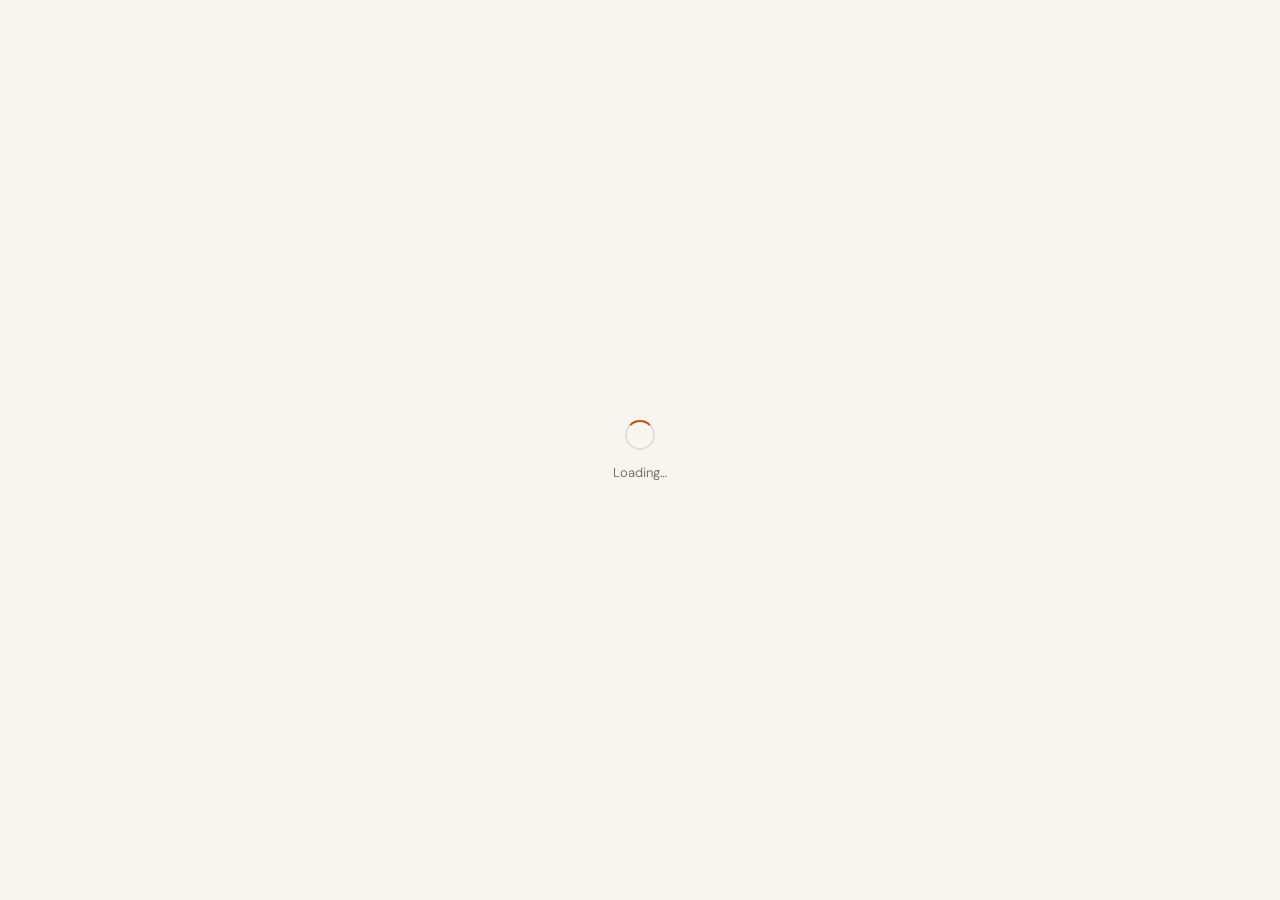
==== index.html @ 932395b0 "Update index.html" ====
<!DOCTYPE html>
<html lang="en">
<head>
  <meta charset="UTF-8">
  <meta name="viewport" content="width=device-width, initial-scale=1.0, maximum-scale=1.0">
  <title>Dialed — Extraction Tracker</title>
  <meta property="og:title" content="Dialed — Extraction Tracker">
  <meta property="og:description" content="Track every espresso extraction. Dial in every roast.">
  <meta property="og:image" content="https://extractiontracker.app/preview.png">
  <meta property="og:image:width" content="1024">
  <meta property="og:image:height" content="1024">
  <meta property="og:url" content="https://extractiontracker.app">
  <meta property="og:type" content="website">
  <meta property="og:site_name" content="Dialed">
  <meta name="twitter:card" content="summary_large_image">
  <meta name="twitter:title" content="Dialed — Extraction Tracker">
  <meta name="twitter:description" content="Track every espresso extraction. Dial in every roast.">
  <meta name="twitter:image" content="https://extractiontracker.app/preview.png">
  <link rel="icon" type="image/png" sizes="32x32" href="[data-uri]">
  <link rel="apple-touch-icon" sizes="180x180" href="[data-uri]">
  <meta name="apple-mobile-web-app-capable" content="yes">
  <meta name="apple-mobile-web-app-status-bar-style" content="default">
  <meta name="apple-mobile-web-app-title" content="Dialed">
  <meta name="theme-color" content="#eae6df">
  <link rel="manifest" id="pwa-manifest">
  <link rel="preconnect" href="https://fonts.googleapis.com">
  <link href="https://fonts.googleapis.com/css2?family=Lora:wght@400;500;600&family=DM+Sans:wght@400;500;600&display=swap" rel="stylesheet">
  <style>
    *, *::before, *::after { box-sizing: border-box; margin: 0; padding: 0; }
    :root {
      --bg: #f8f5f0; --surface: #ffffff; --surface2: #f0ece4;
      --border: rgba(0,0,0,0.09); --border-strong: rgba(0,0,0,0.16);
      --text: #1c1814; --muted: #78726a; --hint: #b0a898;
      --accent: #b85215; --accent-light: #fdf0e8;
      --info-bg: #e8f1fd; --info-text: #1a4fa0; --info-border: rgba(26,79,160,0.25);
      --success-bg: #e6f4ec; --success-text: #1a6b3a; --success-border: rgba(26,107,58,0.25);
      --warning-bg: #fdf4e0; --warning-text: #8a6000; --warning-border: rgba(138,96,0,0.25);
      --danger-text: #b03030; --danger-bg: #fdeaea;
      --radius: 8px; --radius-lg: 14px; --radius-xl: 20px;
      --font: 'DM Sans', system-ui, sans-serif;
      --font-serif: 'Lora', Georgia, serif;
      --mono: ui-monospace, 'SF Mono', monospace;
      --shadow: 0 1px 4px rgba(0,0,0,0.06), 0 4px 16px rgba(0,0,0,0.05);
      --header-h: 56px;
    }
    @media (prefers-color-scheme: dark) {
      :root {
        --bg: #18150f; --surface: #211d16; --surface2: #2a2520;
        --border: rgba(255,255,255,0.09); --border-strong: rgba(255,255,255,0.16);
        --text: #f0ece4; --muted: #9a9082; --hint: #5a544a;
        --accent: #d4672a; --accent-light: #2e1e0e;
        --info-bg: #0e1e3a; --info-text: #7aabf0; --info-border: rgba(122,171,240,0.25);
        --success-bg: #0a2018; --success-text: #5abf80; --success-border: rgba(90,191,128,0.25);
        --warning-bg: #281e06; --warning-text: #d4a030; --warning-border: rgba(212,160,48,0.25);
        --danger-text: #e07070; --danger-bg: #280f0f;
        --shadow: 0 1px 4px rgba(0,0,0,0.3), 0 4px 16px rgba(0,0,0,0.2);
      }
    }
    body { font-family: var(--font); background: var(--bg); color: var(--text); min-height: 100vh; font-size: 15px; -webkit-text-size-adjust: 100%; overscroll-behavior: none; }

    /* ─── LOADING ─── */
    .loading-screen { min-height: 100vh; display: flex; align-items: center; justify-content: center; flex-direction: column; gap: 14px; }
    .spinner { width: 30px; height: 30px; border: 2px solid var(--border); border-top-color: var(--accent); border-radius: 50%; animation: spin 0.8s linear infinite; }
    @keyframes spin { to { transform: rotate(360deg); } }
    .loading-text { font-size: 13px; color: var(--muted); }

    /* ─── AUTH ─── */
    .auth-screen { min-height: 100vh; display: flex; align-items: center; justify-content: center; padding: 2rem 1rem; }
    .auth-card { background: var(--surface); border-radius: var(--radius-xl); border: 1px solid var(--border); padding: 2.5rem 2rem; width: 100%; max-width: 400px; box-shadow: var(--shadow); }
    .auth-logo { font-family: var(--font-serif); font-size: 26px; font-weight: 600; letter-spacing: -0.02em; margin-bottom: 4px; }
    .auth-logo em { font-style: normal; color: var(--accent); }
    .auth-tagline { font-size: 13px; color: var(--muted); margin-bottom: 2rem; }
    .auth-divider { display: flex; align-items: center; gap: 12px; margin: 1.25rem 0; }
    .auth-divider-line { flex: 1; height: 1px; background: var(--border); }
    .auth-divider-text { font-size: 12px; color: var(--hint); }
    .auth-msg { font-size: 13px; padding: 10px 14px; border-radius: var(--radius); margin-bottom: 1rem; line-height: 1.5; display: none; }
    .auth-msg.success { background: var(--success-bg); color: var(--success-text); display: block; }
    .auth-msg.error { background: var(--danger-bg); color: var(--danger-text); display: block; }
    .auth-msg.info { background: var(--info-bg); color: var(--info-text); display: block; }
    .auth-toggle { font-size: 13px; color: var(--muted); text-align: center; margin-top: 1rem; }
    .auth-toggle a { color: var(--accent); cursor: pointer; font-weight: 500; }
    .google-btn { display: flex; align-items: center; justify-content: center; gap: 10px; width: 100%; padding: 11px 16px; border-radius: var(--radius); border: 1px solid var(--border-strong); background: var(--surface); cursor: pointer; font-family: var(--font); font-size: 14px; font-weight: 500; color: var(--text); transition: background 0.15s; margin-bottom: 2px; }
    .google-btn:hover { background: var(--surface2); }
    .google-icon { width: 18px; height: 18px; flex-shrink: 0; }

    /* ─── HEADER ─── */
    header { height: var(--header-h); border-bottom: 1px solid var(--border); padding: 0 1rem; display: flex; align-items: center; justify-content: space-between; background: var(--surface); position: sticky; top: 0; z-index: 20; gap: 12px; }
    .header-left { display: flex; align-items: center; gap: 10px; }
    .hamburger-btn { background: none; border: none; cursor: pointer; padding: 6px; border-radius: var(--radius); color: var(--text); display: flex; flex-direction: column; gap: 4px; -webkit-tap-highlight-color: transparent; }
    .hamburger-btn span { display: block; width: 20px; height: 2px; background: currentColor; border-radius: 2px; transition: all 0.2s; }
    .back-btn { background: none; border: none; cursor: pointer; padding: 6px 8px 6px 4px; border-radius: var(--radius); color: var(--text); font-size: 20px; line-height: 1; display: none; -webkit-tap-highlight-color: transparent; }
    .header-title { font-family: var(--font-serif); font-size: 17px; font-weight: 600; letter-spacing: -0.01em; }
    .header-title em { font-style: normal; color: var(--accent); }
    .header-subtitle { font-size: 12px; color: var(--muted); font-family: var(--font); font-weight: 400; }
    .header-right { display: flex; align-items: center; gap: 8px; }
    .db-status { display: flex; align-items: center; gap: 5px; font-size: 12px; color: var(--muted); }
    .db-dot { width: 7px; height: 7px; border-radius: 50%; flex-shrink: 0; }
    .db-dot.ok { background: #4caf50; }
    .db-dot.saving { background: var(--accent); animation: pulse 1s infinite; }
    .db-dot.error { background: #e24b4a; }
    @keyframes pulse { 0%,100%{opacity:1;}50%{opacity:0.3;} }
    .user-avatar { width: 32px; height: 32px; border-radius: 50%; background: var(--accent-light); border: 1px solid var(--border); display: flex; align-items: center; justify-content: center; font-size: 13px; font-weight: 600; color: var(--accent); overflow: hidden; flex-shrink: 0; cursor: pointer; }
    .user-avatar img { width: 100%; height: 100%; object-fit: cover; }

    /* ─── DRAWER MENU ─── */
    .drawer-overlay { position: fixed; inset: 0; background: rgba(0,0,0,0.45); z-index: 40; opacity: 0; pointer-events: none; transition: opacity 0.25s; }
    .drawer-overlay.open { opacity: 1; pointer-events: all; }
    .drawer { position: fixed; top: 0; left: 0; bottom: 0; width: 280px; background: var(--surface); z-index: 45; transform: translateX(-100%); transition: transform 0.25s cubic-bezier(0.4,0,0.2,1); display: flex; flex-direction: column; box-shadow: var(--shadow); }
    .drawer.open { transform: translateX(0); }
    .drawer-header { padding: 1.5rem 1.25rem 1rem; border-bottom: 1px solid var(--border); }
    .drawer-logo { font-family: var(--font-serif); font-size: 20px; font-weight: 600; letter-spacing: -0.01em; }
    .drawer-logo em { font-style: normal; color: var(--accent); }
    .drawer-user { font-size: 12px; color: var(--muted); margin-top: 4px; }
    .drawer-nav { flex: 1; padding: 0.75rem 0; overflow-y: auto; }
    .drawer-item { display: flex; align-items: center; gap: 12px; padding: 12px 1.25rem; font-size: 15px; font-weight: 500; color: var(--text); cursor: pointer; border: none; background: none; width: 100%; text-align: left; font-family: var(--font); transition: background 0.12s; -webkit-tap-highlight-color: transparent; }
    .drawer-item:hover { background: var(--surface2); }
    .drawer-item.active { color: var(--accent); background: var(--accent-light); }
    .drawer-item-icon { font-size: 18px; width: 24px; text-align: center; flex-shrink: 0; }
    .drawer-divider { height: 1px; background: var(--border); margin: 6px 0; }
    .drawer-footer { padding: 1rem 1.25rem; border-top: 1px solid var(--border); }
    .signout-btn { font-size: 13px; color: var(--muted); background: none; border: none; cursor: pointer; padding: 8px 0; font-family: var(--font); width: 100%; text-align: left; }
    .signout-btn:hover { color: var(--danger-text); }

    /* ─── PAGE SYSTEM ─── */
    .page { display: none; min-height: calc(100vh - var(--header-h)); }
    .page.active { display: block; }
    .container { max-width: 680px; margin: 0 auto; padding: 1.25rem 1rem 5rem; }

    /* ─── ROAST LIBRARY (HOME) ─── */
    .lib-card { background: var(--surface); border: 1px solid var(--border); border-radius: var(--radius-lg); margin-bottom: 10px; display: flex; gap: 0; align-items: stretch; cursor: pointer; transition: box-shadow 0.15s; overflow: hidden; }
    .lib-card:hover { box-shadow: var(--shadow); }
    .lib-card-img { width: 80px; height: 80px; flex-shrink: 0; background: var(--surface2); display: flex; align-items: center; justify-content: center; font-size: 28px; overflow: hidden; }
    .lib-card-img img { width: 100%; height: 100%; object-fit: cover; object-position: center; }
    .lib-card-body { flex: 1; padding: 0.875rem 1rem; min-width: 0; }
    .lib-card-name { font-family: var(--font-serif); font-weight: 500; font-size: 15px; letter-spacing: -0.01em; }
    .lib-card-meta { font-size: 12px; color: var(--muted); margin-top: 3px; display: flex; gap: 5px; flex-wrap: wrap; align-items: center; }
    .lib-card-action { display: flex; align-items: center; padding: 0 1rem 0 0; flex-shrink: 0; }
    .log-shot-btn { background: var(--accent); color: #fff; border: none; border-radius: var(--radius); padding: 8px 14px; font-size: 13px; font-weight: 600; cursor: pointer; font-family: var(--font); white-space: nowrap; -webkit-tap-highlight-color: transparent; }
    .log-shot-btn:hover { opacity: 0.88; }
    .chip { font-size: 11px; padding: 2px 8px; border-radius: 99px; border: 1px solid var(--border); color: var(--muted); display: inline-block; }
    .chip.highlight { background: var(--info-bg); color: var(--info-text); border-color: var(--info-border); }
    .chip.mine { background: var(--success-bg); color: var(--success-text); border-color: var(--success-border); }
    .chip.finished-chip { background: var(--surface2); color: var(--muted); }
    .days-badge { display: inline-flex; align-items: center; font-size: 11px; font-weight: 600; padding: 2px 8px; border-radius: 99px; }
    .days-fresh { background: var(--success-bg); color: var(--success-text); }
    .days-peak  { background: var(--info-bg); color: var(--info-text); }
    .days-old   { background: var(--warning-bg); color: var(--warning-text); }
    .finished-section-header { display: flex; align-items: center; justify-content: space-between; padding: 8px 0; margin-top: 1.5rem; margin-bottom: 8px; border-top: 1px solid var(--border); cursor: pointer; }
    .finished-section-title { font-size: 11px; font-weight: 600; color: var(--muted); text-transform: uppercase; letter-spacing: 0.06em; }
    .lib-add-btn { display: flex; align-items: center; justify-content: center; gap: 8px; width: 100%; padding: 12px; border: 2px dashed var(--border-strong); border-radius: var(--radius-lg); background: transparent; color: var(--muted); font-size: 14px; font-weight: 500; cursor: pointer; font-family: var(--font); margin-bottom: 10px; transition: border-color 0.15s, color 0.15s; }
    .lib-add-btn:hover { border-color: var(--accent); color: var(--accent); }

    /* ─── ROAST DETAIL (shot list) ─── */
    .roast-detail-header { background: var(--surface); border-bottom: 1px solid var(--border); padding: 1.25rem 1rem 1rem; }
    .roast-detail-name { font-family: var(--font-serif); font-size: 20px; font-weight: 600; letter-spacing: -0.02em; }
    .roast-detail-meta { font-size: 13px; color: var(--muted); margin-top: 4px; }
    .roast-detail-chips { display: flex; flex-wrap: wrap; gap: 5px; margin-top: 8px; }
    .shot-card { background: var(--surface); border: 1px solid var(--border); border-radius: var(--radius-lg); padding: 1rem 1.25rem; margin-bottom: 10px; }
    .shot-card-header { display: flex; justify-content: space-between; align-items: flex-start; margin-bottom: 8px; }
    .shot-date { font-weight: 600; font-size: 14px; }
    .shot-meta { font-size: 12px; color: var(--muted); margin-top: 2px; }
    .shot-stats { display: grid; grid-template-columns: repeat(4, 1fr); gap: 6px; margin-top: 8px; }
    .stat { background: var(--surface2); border-radius: var(--radius); padding: 6px 8px; text-align: center; }
    .stat-val { font-size: 14px; font-weight: 600; }
    .stat-lbl { font-size: 10px; color: var(--muted); margin-top: 1px; }
    .shot-note { font-size: 12px; color: var(--muted); margin-top: 8px; font-style: italic; border-top: 1px solid var(--border); padding-top: 8px; }
    .stars-display { color: #d4880a; font-size: 12px; }
    .delete-btn { background: none; border: none; cursor: pointer; color: var(--muted); font-size: 15px; padding: 3px 6px; border-radius: 4px; }
    .delete-btn:hover { color: var(--danger-text); background: var(--danger-bg); }
    .sort-bar { display: flex; align-items: center; gap: 8px; margin-bottom: 1rem; }
    .sort-bar select { font-size: 13px; padding: 6px 10px; flex: 1; max-width: 200px; }
    .sort-label { font-size: 12px; color: var(--muted); white-space: nowrap; }

    /* ─── LOG SHOT PAGE ─── */
    .form-grid { display: grid; grid-template-columns: 1fr 1fr; gap: 12px; }
    .form-group { display: flex; flex-direction: column; gap: 4px; }
    .form-group.full { grid-column: 1 / -1; }
    label { font-size: 11px; color: var(--muted); font-weight: 600; text-transform: uppercase; letter-spacing: 0.06em; }
    input, select, textarea { font-family: var(--font); font-size: 14px; background: var(--surface); border: 1px solid var(--border); border-radius: var(--radius); color: var(--text); padding: 9px 11px; width: 100%; transition: border-color 0.15s; -webkit-appearance: none; appearance: none; }
    select { background-image: url("data:image/svg+xml,%3Csvg xmlns='http://www.w3.org/2000/svg' width='10' height='6'%3E%3Cpath d='M0 0l5 6 5-6z' fill='%23888'/%3E%3C/svg%3E"); background-repeat: no-repeat; background-position: right 10px center; padding-right: 28px; }
    input:focus, select:focus, textarea:focus { outline: none; border-color: var(--accent); box-shadow: 0 0 0 3px rgba(184,82,21,0.1); }
    textarea { resize: vertical; min-height: 70px; }
    .date-hint { font-size: 11px; color: var(--hint); min-height: 16px; }
    .computed-field { background: var(--surface2); border: 1px solid var(--border); border-radius: var(--radius); padding: 9px 11px; font-size: 14px; min-height: 40px; display: flex; align-items: center; }
    .computed-field.dim { color: var(--hint); font-style: italic; }
    .rating-row { display: flex; gap: 5px; align-items: center; }
    .star { font-size: 24px; cursor: pointer; color: var(--border-strong); transition: color 0.1s; user-select: none; -webkit-tap-highlight-color: transparent; }
    .star.active { color: #d4880a; }
    #star-label { font-size: 12px; color: var(--muted); margin-left: 4px; }
    .notice { font-size: 12px; border-radius: var(--radius); padding: 9px 13px; border-left: 3px solid; border-top-left-radius: 0; border-bottom-left-radius: 0; line-height: 1.55; }
    .notice-info { color: var(--muted); background: var(--surface2); border-color: var(--info-border); }
    .notice-warning { color: var(--warning-text); background: var(--warning-bg); border-color: var(--warning-border); }
    .notice-success { color: var(--success-text); background: var(--success-bg); border-color: var(--success-border); }
    .roast-picker { background: var(--surface2); border-radius: var(--radius-lg); padding: 1rem; margin-bottom: 1.25rem; border: 1px solid var(--border); }
    .roast-picker-label { font-size: 11px; color: var(--muted); font-weight: 600; text-transform: uppercase; letter-spacing: 0.06em; margin-bottom: 8px; }

    /* ─── BUTTONS ─── */
    .btn { display: inline-flex; align-items: center; justify-content: center; gap: 7px; padding: 9px 18px; border-radius: var(--radius); border: 1px solid var(--border-strong); background: transparent; font-size: 14px; font-weight: 500; cursor: pointer; color: var(--text); font-family: var(--font); transition: background 0.12s; -webkit-tap-highlight-color: transparent; }
    .btn:hover { background: var(--surface2); }
    .btn.primary { background: var(--accent); color: #fff; border-color: var(--accent); }
    .btn.primary:hover { opacity: 0.88; }
    .btn.success { background: var(--success-bg); color: var(--success-text); border-color: var(--success-border); }
    .btn.info { background: var(--info-bg); color: var(--info-text); border-color: var(--info-border); }
    .btn:disabled { opacity: 0.5; cursor: not-allowed; }
    .btn-row { display: flex; gap: 8px; margin-top: 1rem; justify-content: flex-end; flex-wrap: wrap; }
    .save-msg { text-align: right; font-size: 13px; margin-top: 8px; min-height: 20px; }

    /* ─── FAB ─── */
    .fab { position: fixed; bottom: 1.5rem; right: 1.25rem; background: var(--accent); color: #fff; border: none; border-radius: 99px; padding: 14px 20px; font-size: 14px; font-weight: 600; font-family: var(--font); cursor: pointer; display: flex; align-items: center; gap: 8px; box-shadow: 0 4px 16px rgba(184,82,21,0.4); z-index: 10; -webkit-tap-highlight-color: transparent; transition: transform 0.15s, opacity 0.15s; }
    .fab:hover { transform: scale(1.03); }
    .fab-icon { font-size: 20px; font-weight: 400; line-height: 1; }
    .fab.hidden { display: none; }

    /* ─── BOTTOM SHEET (public profile) ─── */
    .sheet-backdrop { position: fixed; inset: 0; background: rgba(0,0,0,0.45); z-index: 60; opacity: 0; pointer-events: none; transition: opacity 0.25s; }
    .sheet-backdrop.open { opacity: 1; pointer-events: all; }
    .sheet { position: fixed; bottom: 0; left: 0; right: 0; background: var(--surface); border-radius: var(--radius-xl) var(--radius-xl) 0 0; z-index: 65; transform: translateY(100%); transition: transform 0.3s cubic-bezier(0.4,0,0.2,1); max-height: 85vh; overflow-y: auto; -webkit-overflow-scrolling: touch; }
    .sheet.open { transform: translateY(0); }
    .sheet-handle { width: 36px; height: 4px; background: var(--border-strong); border-radius: 2px; margin: 12px auto 0; }
    .sheet-content { padding: 1.25rem 1.25rem 2.5rem; }
    .pub-profile-avatar { width: 64px; height: 64px; border-radius: 50%; background: var(--accent-light); border: 2px solid var(--border); display: flex; align-items: center; justify-content: center; font-size: 26px; font-weight: 600; color: var(--accent); overflow: hidden; flex-shrink: 0; }
    .pub-profile-avatar img { width: 100%; height: 100%; object-fit: cover; }
    .pub-profile-username { font-family: var(--font-serif); font-size: 20px; font-weight: 600; letter-spacing: -0.01em; }
    .pub-profile-row { display: flex; align-items: flex-start; gap: 10px; padding: 10px 0; border-bottom: 1px solid var(--border); font-size: 14px; }
    .pub-profile-row:last-child { border-bottom: none; }
    .pub-profile-label { font-size: 11px; font-weight: 600; color: var(--muted); text-transform: uppercase; letter-spacing: 0.06em; min-width: 100px; flex-shrink: 0; padding-top: 1px; }
    .pub-profile-val { color: var(--text); flex: 1; line-height: 1.5; }
    .pub-stat-row { display: flex; gap: 10px; margin: 1rem 0; }
    .pub-stat { flex: 1; background: var(--surface2); border-radius: var(--radius); padding: 10px; text-align: center; }
    .pub-stat-val { font-family: var(--font-serif); font-size: 22px; font-weight: 600; color: var(--accent); }
    .pub-stat-lbl { font-size: 11px; color: var(--muted); margin-top: 2px; text-transform: uppercase; letter-spacing: 0.05em; font-weight: 600; }

    /* ─── COMMUNITY SHOTS / HISTORY ─── */
    .comm-filters { display: flex; gap: 8px; flex-wrap: wrap; margin-bottom: 1rem; }
    .comm-filters input, .comm-filters select { font-size: 13px; max-width: 160px; }
    .comm-card { background: var(--surface); border: 1px solid var(--border); border-radius: var(--radius-lg); padding: 1rem 1.25rem; margin-bottom: 10px; }
    .comm-card-header { display: flex; justify-content: space-between; align-items: baseline; flex-wrap: wrap; gap: 6px; margin-bottom: 6px; }
    .comm-coffee { font-family: var(--font-serif); font-weight: 500; font-size: 15px; }
    .comm-meta { font-size: 12px; color: var(--muted); }
    .comm-params { font-size: 13px; margin-top: 4px; }
    .rating-stars-sm { color: #d4880a; font-size: 12px; }

    /* ─── INSIGHTS ─── */
    .insight-toggle { display: flex; gap: 4px; background: var(--surface2); border-radius: var(--radius); padding: 3px; margin-bottom: 1.25rem; }
    .insight-toggle-btn { flex: 1; padding: 7px 12px; font-size: 13px; border: none; background: transparent; cursor: pointer; border-radius: 6px; color: var(--muted); font-family: var(--font); font-weight: 500; }
    .insight-toggle-btn.active { background: var(--surface); color: var(--text); box-shadow: 0 1px 3px rgba(0,0,0,0.1); }
    .insight-grid { display: grid; grid-template-columns: 1fr 1fr; gap: 10px; margin-bottom: 1.25rem; }
    .insight-card { background: var(--surface); border-radius: var(--radius); padding: 0.875rem; border: 1px solid var(--border); }
    .insight-label { font-size: 11px; text-transform: uppercase; letter-spacing: 0.06em; color: var(--muted); font-weight: 600; margin-bottom: 4px; }
    .insight-val { font-family: var(--font-serif); font-size: 24px; font-weight: 600; letter-spacing: -0.02em; }
    .insight-sub { font-size: 11px; color: var(--muted); margin-top: 2px; }
    .section-title { font-size: 11px; font-weight: 600; color: var(--muted); text-transform: uppercase; letter-spacing: 0.06em; margin-bottom: 10px; margin-top: 1.25rem; }
    .chart-wrap { position: relative; width: 100%; margin-bottom: 1.25rem; }
    .profile-row { display: flex; justify-content: space-between; align-items: center; padding: 9px 0; border-bottom: 1px solid var(--border); font-size: 13px; }
    .profile-row:last-child { border-bottom: none; }
    .ratio-bar { flex: 1; height: 4px; background: var(--border); border-radius: 3px; overflow: hidden; }
    .ratio-fill { height: 100%; background: var(--accent); border-radius: 3px; }

    /* ─── MODALS ─── */
    .modal-backdrop { position: fixed; inset: 0; background: rgba(0,0,0,0.5); display: flex; align-items: flex-start; justify-content: center; z-index: 50; padding: 1.5rem 1rem; overflow-y: auto; -webkit-overflow-scrolling: touch; }
    .modal { background: var(--surface); border-radius: var(--radius-xl); border: 1px solid var(--border); padding: 1.5rem; width: 100%; max-width: 460px; margin: auto; box-shadow: var(--shadow); }
    .modal-title { font-family: var(--font-serif); font-size: 16px; font-weight: 500; margin-bottom: 1.25rem; }
    .modal-hidden { display: none; }
    .upload-hint { font-size: 11px; color: var(--muted); margin-top: 3px; }
    input[type=file] { font-size: 13px; padding: 6px 10px; }
    .icon-btn { background: none; border: none; cursor: pointer; padding: 6px 7px; border-radius: var(--radius); font-size: 14px; color: var(--muted); -webkit-tap-highlight-color: transparent; }
    .icon-btn:hover { background: var(--surface2); }




    /* ─── PWA INSTALL BANNER ─── */
    .pwa-banner { position: fixed; bottom: 0; left: 0; right: 0; background: var(--surface); border-top: 1px solid var(--border); padding: 1rem 1.25rem; display: flex; align-items: center; gap: 12px; z-index: 30; box-shadow: 0 -4px 20px rgba(0,0,0,0.12); transform: translateY(100%); transition: transform 0.3s cubic-bezier(0.4,0,0.2,1); }
    .pwa-banner.show { transform: translateY(0); }
    .pwa-banner-icon { width: 44px; height: 44px; border-radius: 10px; background: #b85215; flex-shrink: 0; display: flex; align-items: center; justify-content: center; overflow: hidden; }
    .pwa-banner-icon img { width: 100%; height: 100%; object-fit: cover; }
    .pwa-banner-text { flex: 1; }
    .pwa-banner-title { font-weight: 600; font-size: 14px; }
    .pwa-banner-sub { font-size: 12px; color: var(--muted); margin-top: 2px; }
    .pwa-banner-actions { display: flex; gap: 8px; flex-shrink: 0; }
    .pwa-install-btn { background: var(--accent); color: #fff; border: none; border-radius: var(--radius); padding: 8px 14px; font-size: 13px; font-weight: 600; cursor: pointer; font-family: var(--font); }
    .pwa-dismiss-btn { background: none; border: 1px solid var(--border-strong); border-radius: var(--radius); padding: 8px 12px; font-size: 13px; cursor: pointer; color: var(--muted); font-family: var(--font); }

    /* ─── PULL TO REFRESH ─── */
    .ptr-indicator { position: fixed; top: var(--header-h); left: 50%; transform: translateX(-50%) translateY(-60px); background: var(--surface); border: 1px solid var(--border); border-radius: 99px; padding: 6px 14px; font-size: 12px; color: var(--muted); z-index: 15; transition: transform 0.2s; display: flex; align-items: center; gap: 6px; box-shadow: var(--shadow); }
    .ptr-indicator.visible { transform: translateX(-50%) translateY(10px); }
    .ptr-spinner { width: 14px; height: 14px; border: 2px solid var(--border); border-top-color: var(--accent); border-radius: 50%; animation: spin 0.7s linear infinite; }

    /* ─── CSV IMPORT ─── */
    .import-drop-zone { border: 2px dashed var(--border-strong); border-radius: var(--radius-lg); padding: 2rem; text-align: center; cursor: pointer; transition: border-color 0.15s, background 0.15s; }
    .import-drop-zone:hover, .import-drop-zone.drag-over { border-color: var(--accent); background: var(--accent-light); }
    .import-drop-zone-icon { font-size: 32px; margin-bottom: 8px; }
    .import-drop-zone-text { font-size: 14px; color: var(--muted); }
    .import-results { background: var(--surface2); border-radius: var(--radius); padding: 1rem; margin-top: 1rem; font-size: 13px; line-height: 1.7; }

    /* ─── HOME PAGE ─── */
    .home-welcome { padding: 1.5rem 1rem 0.75rem; max-width: 680px; margin: 0 auto; }
    .home-greeting { font-family: var(--font-serif); font-size: 24px; font-weight: 600; letter-spacing: -0.02em; line-height: 1.3; }
    .home-greeting em { font-style: normal; color: var(--accent); }
    .home-subtext { font-size: 14px; color: var(--muted); margin-top: 6px; line-height: 1.5; }
    .home-stats-row { display: flex; gap: 10px; margin: 1.25rem 0; max-width: 680px; margin-left: auto; margin-right: auto; padding: 0 1rem; }
    .home-stat-card { flex: 1; background: var(--surface); border: 1px solid var(--border); border-radius: var(--radius-lg); padding: 0.875rem 1rem; text-align: center; }
    .home-stat-val { font-family: var(--font-serif); font-size: 28px; font-weight: 600; letter-spacing: -0.02em; color: var(--accent); }
    .home-stat-lbl { font-size: 11px; color: var(--muted); margin-top: 3px; text-transform: uppercase; letter-spacing: 0.05em; font-weight: 600; }
    .home-stat-sub { font-size: 12px; color: var(--muted); margin-top: 2px; }
    .home-section-label { font-size: 11px; font-weight: 600; color: var(--muted); text-transform: uppercase; letter-spacing: 0.06em; padding: 0 1rem; max-width: 680px; margin: 0 auto 10px; }
    .home-quick-actions { display: flex; gap: 8px; padding: 0 1rem; max-width: 680px; margin: 0 auto 1.5rem; flex-wrap: wrap; }
    .home-action-btn { flex: 1; min-width: 120px; display: flex; align-items: center; justify-content: center; gap: 7px; padding: 11px 14px; border-radius: var(--radius-lg); border: 1px solid var(--border); background: var(--surface); font-size: 13px; font-weight: 500; cursor: pointer; color: var(--text); font-family: var(--font); transition: background 0.12s; -webkit-tap-highlight-color: transparent; }
    .home-action-btn:hover { background: var(--surface2); }
    .home-action-btn.primary { background: var(--accent); color: #fff; border-color: var(--accent); }
    .home-action-btn.primary:hover { opacity: 0.88; }

    /* ─── PROFILE ─── */
    .profile-avatar-wrap { display: flex; flex-direction: column; align-items: center; gap: 10px; margin-bottom: 2rem; }
    .profile-avatar-large { width: 90px; height: 90px; border-radius: 50%; background: var(--accent-light); border: 2px solid var(--border); display: flex; align-items: center; justify-content: center; font-size: 36px; font-weight: 600; color: var(--accent); overflow: hidden; cursor: pointer; }
    .profile-avatar-large img { width: 100%; height: 100%; object-fit: cover; }
    .profile-avatar-edit { font-size: 12px; color: var(--accent); cursor: pointer; font-weight: 500; }
    .profile-section { background: var(--surface); border: 1px solid var(--border); border-radius: var(--radius-lg); margin-bottom: 1rem; overflow: hidden; }
    .profile-section-title { font-size: 11px; font-weight: 600; color: var(--muted); text-transform: uppercase; letter-spacing: 0.06em; padding: 0.875rem 1.25rem 0.25rem; }
    .profile-field { display: flex; align-items: center; padding: 0.75rem 1.25rem; border-bottom: 1px solid var(--border); gap: 12px; }
    .profile-field:last-child { border-bottom: none; }
    .profile-field-label { font-size: 13px; color: var(--muted); min-width: 110px; flex-shrink: 0; }
    .profile-field input, .profile-field select, .profile-field textarea { border: none; background: transparent; font-size: 14px; color: var(--text); flex: 1; padding: 0; font-family: var(--font); outline: none; }
    .profile-field textarea { resize: none; min-height: 44px; line-height: 1.5; }
    .profile-field input::placeholder, .profile-field textarea::placeholder { color: var(--hint); }
    .stats-table { width: 100%; border-collapse: collapse; }
    .stats-table td { padding: 10px 1.25rem; border-bottom: 1px solid var(--border); font-size: 14px; vertical-align: middle; }
    .stats-table td:first-child { color: var(--muted); font-size: 13px; width: 60%; }
    .stats-table td:last-child { font-weight: 600; text-align: right; font-family: var(--font-serif); font-size: 16px; }
    .stats-table tr:last-child td { border-bottom: none; }

    /* ─── EMPTY STATE ─── */
    .empty { text-align: center; padding: 3rem 1rem; color: var(--muted); font-size: 14px; line-height: 1.8; }

    /* ─── RANKS + ACHIEVEMENTS ─── */
    .rank-badge { display: inline-flex; align-items: center; gap: 6px; background: var(--accent-light); color: var(--accent); border: 1px solid rgba(184,82,21,0.25); border-radius: 99px; padding: 4px 12px; font-size: 12px; font-weight: 600; }
    .rank-badge-icon { font-size: 14px; }
    .achievements-grid { display: grid; grid-template-columns: repeat(3, 1fr); gap: 8px; margin-top: 0.5rem; }
    .achievement { background: var(--surface2); border: 1px solid var(--border); border-radius: var(--radius-lg); padding: 10px 8px; text-align: center; transition: all 0.2s; }
    .achievement.unlocked { background: var(--accent-light); border-color: rgba(184,82,21,0.3); }
    .achievement-icon { font-size: 22px; margin-bottom: 4px; }
    .achievement-name { font-size: 10px; font-weight: 600; color: var(--muted); line-height: 1.3; }
    .achievement.unlocked .achievement-name { color: var(--accent); }
    .achievement-locked { filter: grayscale(1); opacity: 0.4; }

    /* ─── DIALED BADGE ─── */
    .dialed-badge { display: inline-flex; align-items: center; gap: 4px; background: linear-gradient(135deg, #b85215, #d4672a); color: #fff; border-radius: 99px; padding: 3px 10px; font-size: 11px; font-weight: 700; letter-spacing: 0.03em; }

    /* ─── ACHIEVEMENT TOAST ─── */
    .achievement-toast { position: fixed; top: 16px; left: 50%; transform: translateX(-50%) translateY(calc(-100% - 40px)); background: var(--surface); border: 1px solid var(--border); border-radius: var(--radius-lg); padding: 12px 18px; z-index: 99; box-shadow: var(--shadow); display: flex; align-items: center; gap: 12px; min-width: 260px; max-width: 90vw; transition: transform 0.35s cubic-bezier(0.34,1.56,0.64,1); pointer-events: none; }
    .achievement-toast.show { transform: translateX(-50%) translateY(0); pointer-events: all; }
    .achievement-toast-icon { font-size: 28px; flex-shrink: 0; }
    .achievement-toast-title { font-size: 11px; font-weight: 600; color: var(--accent); text-transform: uppercase; letter-spacing: 0.06em; }
    .achievement-toast-name { font-size: 14px; font-weight: 600; margin-top: 2px; }
    .achievement-toast-desc { font-size: 12px; color: var(--muted); margin-top: 1px; }

    /* ─── DIALED CONFIRMATION MODAL ─── */
    .dialed-modal { background: var(--surface); border-radius: var(--radius-xl); border: 1px solid var(--border); padding: 2rem 1.5rem; width: 100%; max-width: 340px; margin: auto; box-shadow: var(--shadow); text-align: center; }
    .dialed-modal-icon { font-size: 48px; margin-bottom: 0.75rem; }
    .dialed-modal-title { font-family: var(--font-serif); font-size: 20px; font-weight: 600; margin-bottom: 8px; }
    .dialed-modal-desc { font-size: 14px; color: var(--muted); line-height: 1.6; margin-bottom: 1.5rem; }

    @media (max-width: 480px) {
      .shot-stats { grid-template-columns: repeat(2, 1fr); }
      .form-grid { grid-template-columns: 1fr; }
      .form-group.full { grid-column: 1; }
    }
  </style>
</head>
<body>

<!-- LOADING -->
<div id="loading-screen" class="loading-screen">
  <div class="spinner"></div>
  <div class="loading-text">Loading…</div>
</div>

<!-- AUTH -->
<div id="auth-screen" style="display:none;">
  <div class="auth-screen">
    <div class="auth-card">
      <div class="auth-logo" style="margin-bottom:12px;"><img src="[data-uri]" alt="Dialed" style="height:32px;width:auto;opacity:0.9;"></div>
      <div class="auth-tagline">Track every extraction. Dial in every roast.</div>
      <div id="auth-msg" class="auth-msg"></div>
      <button class="google-btn" onclick="signInWithGoogle()">
        <svg class="google-icon" viewBox="0 0 24 24"><path fill="#4285F4" d="M22.56 12.25c0-.78-.07-1.53-.2-2.25H12v4.26h5.92c-.26 1.37-1.04 2.53-2.21 3.31v2.77h3.57c2.08-1.92 3.28-4.74 3.28-8.09z"/><path fill="#34A853" d="M12 23c2.97 0 5.46-.98 7.28-2.66l-3.57-2.77c-.98.66-2.23 1.06-3.71 1.06-2.86 0-5.29-1.93-6.16-4.53H2.18v2.84C3.99 20.53 7.7 23 12 23z"/><path fill="#FBBC05" d="M5.84 14.09c-.22-.66-.35-1.36-.35-2.09s.13-1.43.35-2.09V7.07H2.18C1.43 8.55 1 10.22 1 12s.43 3.45 1.18 4.93l3.66-2.84z"/><path fill="#EA4335" d="M12 5.38c1.62 0 3.06.56 4.21 1.64l3.15-3.15C17.45 2.09 14.97 1 12 1 7.7 1 3.99 3.47 2.18 7.07l3.66 2.84c.87-2.6 3.3-4.53 6.16-4.53z"/></svg>
        Continue with Google
      </button>
      <div class="auth-divider"><div class="auth-divider-line"></div><div class="auth-divider-text">or use email</div><div class="auth-divider-line"></div></div>
      <div class="form-group" style="margin-bottom:10px;"><label>Email</label><input type="email" id="auth-email" placeholder="you@example.com" autocapitalize="none" autocorrect="off"></div>
      <div class="form-group" style="margin-bottom:10px;"><label>Password</label><input type="password" id="auth-password" placeholder="••••••••" onkeydown="if(event.key==='Enter')submitAuth()"></div>
      <div class="form-group" id="confirm-group" style="margin-bottom:10px;display:none;"><label>Confirm password</label><input type="password" id="auth-confirm" placeholder="••••••••"></div>
      <button class="btn primary" style="width:100%;" onclick="submitAuth()" id="auth-submit-btn">Sign in</button>
      <div class="auth-toggle" id="auth-mode-toggle">Don't have an account? <a onclick="toggleAuthMode()">Create one</a></div>
      <div class="auth-toggle" style="margin-top:6px;"><a onclick="sendPasswordReset()">Forgot password?</a></div>
    </div>
  </div>
</div>

<!-- MAIN APP -->
<div id="main-app" style="display:none;">

  <!-- DRAWER -->
  <div class="drawer-overlay" id="drawer-overlay" onclick="closeDrawer()"></div>
  <div class="drawer" id="drawer">
    <div class="drawer-header">
      <div class="drawer-logo"><img src="[data-uri]" alt="Dialed" style="height:22px;width:auto;opacity:0.85;"></div>
      <div class="drawer-user" id="drawer-user"></div>
    </div>
    <nav class="drawer-nav">
      <button class="drawer-item active" id="nav-home" onclick="navTo('home')"><span class="drawer-item-icon">🏠</span>Home</button>
      <button class="drawer-item" id="nav-library" onclick="navTo('library')"><span class="drawer-item-icon">☕</span>Roast Library</button>
      <button class="drawer-item" id="nav-myshots" onclick="navTo('myshots')"><span class="drawer-item-icon">📋</span>My Shots</button>
      <button class="drawer-item" id="nav-community" onclick="navTo('community')"><span class="drawer-item-icon">👥</span>Community Shots</button>
      <div class="drawer-divider"></div>
      <button class="drawer-item" id="nav-grinders" onclick="navTo('grinders')"><span class="drawer-item-icon">⚙</span>Grinders</button>
      <button class="drawer-item" id="nav-insights" onclick="navTo('insights')"><span class="drawer-item-icon">◎</span>Insights</button>
      <div class="drawer-divider"></div>
      <button class="drawer-item" id="nav-profile" onclick="navTo('profile')"><span class="drawer-item-icon">👤</span>My Profile</button>
    </nav>
    <div class="drawer-footer">
      <button class="signout-btn" onclick="signOut()">Sign out</button>
    </div>
  </div>

  <!-- HEADER -->
  <header>
    <div class="header-left">
      <button class="hamburger-btn" id="hamburger-btn" onclick="openDrawer()">
        <span></span><span></span><span></span>
      </button>
      <button class="back-btn" id="back-btn" onclick="goBack()">‹</button>
      <div>
        <div class="header-title" id="header-title" style="cursor:pointer;display:flex;align-items:center;" onclick="navTo('home')"><img src="[data-uri]" id="header-wordmark" alt="Dialed" style="height:20px;width:auto;opacity:0.9;"></div>
        <div class="header-subtitle" id="header-subtitle" style="display:none;"></div>
      </div>
    </div>
    <div class="header-right">
      <div class="db-status"><div class="db-dot ok" id="db-dot"></div><span id="db-label">Saved</span></div>
      <div class="user-avatar" id="user-avatar" onclick="navTo('profile')" title="My Profile" style="cursor:pointer;"></div>
    </div>
  </header>

  <!-- PAGE: HOME -->
  <div class="page active" id="page-home">
    <div class="home-welcome">
      <div class="home-greeting" id="home-greeting">Welcome back</div>
      <div class="home-subtext" id="home-subtext"></div>
    </div>
    <div class="home-stats-row">
      <div class="home-stat-card">
        <div class="home-stat-val" id="home-total-shots">—</div>
        <div id="home-rank-badge" style="margin-top:6px;display:flex;justify-content:center;"></div>
        <div class="home-stat-lbl">Shots pulled</div>
      </div>
      <div class="home-stat-card">
        <div class="home-stat-val" id="home-fav-roaster" style="font-size:15px;padding-top:4px;">—</div>
        <div class="home-stat-lbl">Favorite roaster</div>
      </div>
    </div>
    <div class="home-section-label" id="home-recent-label" style="display:none;">Most recent shot</div>
    <div style="max-width:680px;margin:0 auto;padding:0 1rem;">
      <div id="home-recent-shot"></div>
    </div>
    <div style="max-width:680px;margin:1.25rem auto 0;padding:0 1rem;">
      <div class="home-section-label" style="padding:0;margin-bottom:10px;">Quick links</div>
      <div class="home-quick-actions" style="padding:0;">
        <button class="home-action-btn" onclick="navTo('library')">☕ Roast Library</button>
        <button class="home-action-btn" onclick="navTo('myshots')">📋 My Shots</button>
        <button class="home-action-btn" onclick="navTo('community')">👥 Community</button>
        <button class="home-action-btn" onclick="navTo('insights')">◎ Insights</button>
      </div>
    </div>
  </div>

  <!-- PAGE: LIBRARY (HOME) -->
  <div class="page" id="page-library">
    <div class="container">
      <button class="lib-add-btn" onclick="openModal('roast')">＋ Add new roast</button>
      <div id="library-list"></div>
      <div id="finished-section"></div>
    </div>
  </div>

  <!-- PAGE: ROAST DETAIL -->
  <div class="page" id="page-roast-detail">
    <div class="roast-detail-header" id="roast-detail-header"></div>
    <div class="container">
      <div class="sort-bar">
        <span class="sort-label">Sort:</span>
        <select id="shot-sort" onchange="renderRoastShots()">
          <option value="date-desc">Newest first</option>
          <option value="date-asc">Oldest first</option>
          <option value="rating-desc">Highest rated</option>
        </select>
      </div>
      <div id="roast-shots-list"></div>
    </div>
  </div>

  <!-- PAGE: LOG SHOT -->
  <div class="page" id="page-log">
    <div class="container">
      <div class="roast-picker">
        <div class="roast-picker-label">Roast</div>
        <select id="roast-select" onchange="loadRoast()"><option value="">— choose a saved roast —</option></select>
      </div>
      <div class="form-grid">
        <div class="form-group full"><label>Extraction date</label><input type="date" id="f-extractdate"><div class="date-hint" id="extraction-date-hint"></div></div>
        <div class="form-group"><label>Roaster</label><input type="text" id="f-roaster" placeholder="e.g. Onyx" autocorrect="off"></div>
        <div class="form-group"><label>Origin</label><input type="text" id="f-origin" placeholder="e.g. Ethiopia" autocorrect="off"></div>
        <div class="form-group"><label>Varietal</label><input type="text" id="f-varietal" placeholder="e.g. Gesha" autocorrect="off"></div>
        <div class="form-group"><label>Process</label><select id="f-process"><option value="">Select…</option><option>Washed</option><option>Natural</option><option>Honey</option><option>Anaerobic</option><option>Wet-hulled</option><option>Other</option></select></div>
        <div class="form-group"><label>Roast level</label><select id="f-roast"><option value="">Select…</option><option>Light</option><option>Light-medium</option><option>Medium</option><option>Medium-dark</option><option>Dark</option></select></div>
        <div class="form-group"><label>Roast date</label><input type="date" id="f-roastdate" onchange="updateDaysOffRoast()"></div>
        <div class="form-group"><label>Days off roast</label><div class="computed-field dim" id="f-daysoffroast">Set roast date above</div></div>
        <div class="form-group"><label>Grinder</label><select id="f-grinder" onchange="updateShareNotice()"><option value="">— none selected —</option></select></div>
        <div class="form-group"><label>Grind setting</label><input type="number" id="f-grind" placeholder="e.g. 14" step="0.5" inputmode="decimal"></div>
        <div class="form-group"><label>Dose (g in)</label><input type="number" id="f-dose" placeholder="e.g. 18" step="0.1" oninput="updateRatio()" inputmode="decimal"></div>
        <div class="form-group"><label>Yield (g out)</label><input type="number" id="f-yield" placeholder="e.g. 36" step="0.1" oninput="updateRatio()" inputmode="decimal"></div>
        <div class="form-group"><label>Ratio</label><div class="computed-field dim" id="f-ratio">Enter dose &amp; yield</div></div>
        <div class="form-group"><label>Brew temp (°C)</label><input type="number" id="f-temp" placeholder="e.g. 93" step="0.5" inputmode="decimal"></div>
        <div class="form-group"><label>Pre-infusion (s)</label><input type="number" id="f-preinfusion" placeholder="e.g. 5" step="1" inputmode="numeric"></div>
        <div class="form-group"><label>Total shot time (s)</label><input type="number" id="f-time" placeholder="e.g. 28" step="1" inputmode="numeric"></div>
        <div class="form-group full">
          <label>Rating</label>
          <div class="rating-row">
            <span class="star" data-v="1">★</span><span class="star" data-v="2">★</span><span class="star" data-v="3">★</span><span class="star" data-v="4">★</span><span class="star" data-v="5">★</span>
            <span id="star-label">tap to rate</span>
          </div>
        </div>
        <div class="form-group full" id="share-notice-wrap" style="display:none;"><div class="notice" id="share-notice"></div></div>
        <div class="form-group full"><label>Tasting notes</label><textarea id="f-notes" placeholder="e.g. bright citrus, jasmine — try finer next time"></textarea></div>
      </div>
      <div class="btn-row">
        <button class="btn" onclick="clearForm()">Clear</button>
        <button class="btn primary" onclick="saveShot()" id="save-shot-btn">Save shot</button>
      </div>
      <div class="save-msg" id="save-msg"></div>
    </div>
  </div>

  <!-- PAGE: COMMUNITY SHOTS -->
  <div class="page" id="page-community">
    <div class="container">
      <div style="background:var(--surface);border:1px solid var(--border);border-radius:var(--radius-lg);padding:1rem 1.25rem;margin-bottom:1.25rem;">
        <div style="font-family:var(--font-serif);font-size:15px;font-weight:500;margin-bottom:4px;">Community Shots</div>
        <div style="font-size:13px;color:var(--muted);line-height:1.6;">These are 4★+ shots shared by all users who logged with a grinder selected. Use this to dial in a new bag — find a similar coffee and see what grind settings, ratios, shot times, and temps other users are hitting. Tasting notes are always kept private.</div>
      </div>
      <div class="comm-filters">
        <input type="text" id="cf-search" placeholder="Coffee, origin…" oninput="renderCommunity()" autocorrect="off">
        <select id="cf-grinder" onchange="renderCommunity()"><option value="">All grinders</option></select>
        <select id="cf-process" onchange="renderCommunity()"><option value="">All processes</option><option>Washed</option><option>Natural</option><option>Honey</option><option>Anaerobic</option><option>Wet-hulled</option></select>
        <select id="cf-roast" onchange="renderCommunity()"><option value="">All roast levels</option><option>Light</option><option>Light-medium</option><option>Medium</option><option>Medium-dark</option><option>Dark</option></select>
        <select id="cf-rating" onchange="renderCommunity()"><option value="">Any rating</option><option value="5">★★★★★</option><option value="4">4★+</option><option value="3">3★+</option></select>
        <select id="cf-sort" onchange="renderCommunity()"><option value="date-desc">Newest first</option><option value="date-asc">Oldest first</option><option value="rating-desc">Highest rated</option></select>
      </div>
      <div id="community-list"></div>
    </div>
  </div>

  <!-- PAGE: MY SHOTS -->
  <div class="page" id="page-myshots">
    <div class="container">
      <div style="background:var(--surface);border:1px solid var(--border);border-radius:var(--radius-lg);padding:1rem 1.25rem;margin-bottom:1.25rem;">
        <div style="font-family:var(--font-serif);font-size:15px;font-weight:500;margin-bottom:4px;">Your Shot History</div>
        <div style="font-size:13px;color:var(--muted);line-height:1.5;">Every shot you've logged, sorted by date. Use the filters to dig into specific roasters, origins, or ratings.</div>
        <button class="btn info" style="margin-top:10px;font-size:12px;padding:6px 12px;" onclick="toggleImportPanel()">⬆ Import CSV</button>
      </div>
      <div id="import-panel" style="display:none;margin-bottom:1.25rem;">
        <div class="import-drop-zone" id="import-drop-zone" onclick="document.getElementById('csv-file-input').click()" ondragover="event.preventDefault();this.classList.add('drag-over')" ondragleave="this.classList.remove('drag-over')" ondrop="handleCSVDrop(event)">
          <div class="import-drop-zone-icon">📄</div>
          <div class="import-drop-zone-text">Click to choose a CSV file or drag and drop here</div>
          <div style="font-size:12px;color:var(--hint);margin-top:4px;">Exported from EXtraction Tracker or any compatible format</div>
        </div>
        <input type="file" id="csv-file-input" accept=".csv" style="display:none;" onchange="handleCSVFile(this.files[0])">
        <div id="import-results" style="display:none;" class="import-results"></div>
      </div>
      <div class="comm-filters">
        <input type="text" id="ms-search" placeholder="Roaster, origin, notes…" oninput="renderMyShots()" autocorrect="off">
        <select id="ms-process" onchange="renderMyShots()"><option value="">All processes</option><option>Washed</option><option>Natural</option><option>Honey</option><option>Anaerobic</option><option>Wet-hulled</option><option>Other</option></select>
        <select id="ms-roast" onchange="renderMyShots()"><option value="">All roast levels</option><option>Light</option><option>Light-medium</option><option>Medium</option><option>Medium-dark</option><option>Dark</option></select>
        <select id="ms-rating" onchange="renderMyShots()"><option value="">Any rating</option><option value="5">★★★★★</option><option value="4">4★+</option><option value="3">3★+</option></select>
        <select id="ms-grinder" onchange="renderMyShots()"><option value="">All grinders</option></select>
        <select id="ms-sort" onchange="renderMyShots()"><option value="date-desc">Newest first</option><option value="date-asc">Oldest first</option><option value="rating-desc">Highest rated</option></select>
      </div>
      <div id="myshots-list"></div>
    </div>
  </div>


  <!-- PAGE: GRINDERS -->
  <div class="page" id="page-grinders">
    <div class="container">
      <div style="display:flex;justify-content:space-between;align-items:center;margin-bottom:0.75rem;">
        <span style="font-size:13px;color:var(--muted);">Your grinders</span>
        <button class="btn primary" onclick="openModal('grinder')">+ Add grinder</button>
      </div>
      <div id="grinder-list"></div>
    </div>
  </div>


  <!-- PAGE: PROFILE -->
  <div class="page" id="page-profile">
    <div class="container">
      <div class="profile-avatar-wrap">
        <div class="profile-avatar-large" id="profile-avatar-large" onclick="document.getElementById('profile-photo-input').click()"></div>
        <div class="profile-avatar-edit" onclick="document.getElementById('profile-photo-input').click()">Change photo</div>
        <input type="file" id="profile-photo-input" accept="image/*" style="display:none;" onchange="handleProfilePhoto(this)">
      </div>

      <!-- Rank display -->
      <div id="profile-rank-section" style="text-align:center;margin-bottom:1.5rem;"></div>
      <!-- Achievements -->
      <div class="profile-section" style="margin-bottom:1rem;">
        <div class="profile-section-title">Achievements</div>
        <div style="padding:0.75rem 1.25rem 1rem;">
          <div id="profile-achievements-grid" class="achievements-grid"></div>
        </div>
      </div>
      <div class="profile-section">
        <div class="profile-section-title">Identity</div>
        <div class="profile-field"><span class="profile-field-label">Username</span><input type="text" id="p-username" placeholder="e.g. jbrewing" autocorrect="off" autocapitalize="none"></div>
        <div class="profile-field"><span class="profile-field-label">Location</span><input type="text" id="p-location" placeholder="e.g. Dallas, TX" autocorrect="off"></div>
      </div>

      <div class="profile-section">
        <div class="profile-section-title">Setup</div>
        <div class="profile-field"><span class="profile-field-label">Espresso machine</span>
          <select id="p-machine">
            <option value="">Select machine…</option>
            <optgroup label="Prosumer">
              <option>Breville Barista Express</option>
              <option>Breville Dual Boiler</option>
              <option>Breville Oracle Touch</option>
              <option>De'Longhi La Specialista</option>
              <option>Gaggia Classic Pro</option>
              <option>Rancilio Silvia</option>
              <option>Lelit Bianca</option>
              <option>Lelit MaraX</option>
              <option>ECM Synchronika</option>
              <option>Rocket Appartamento</option>
              <option>Rocket Espresso R58</option>
              <option>La Pavoni Europiccola</option>
            </optgroup>
            <optgroup label="Commercial">
              <option>La Marzocco Linea Mini</option>
              <option>La Marzocco GS3</option>
              <option>Synesso MVP Hydra</option>
              <option>Nuova Simonelli Appia</option>
              <option>Victoria Arduino Eagle One</option>
            </optgroup>
            <optgroup label="Super-automatic">
              <option>Jura E8</option>
              <option>Jura Z10</option>
              <option>De'Longhi Magnifica Evo</option>
              <option>Philips 3200 Series</option>
            </optgroup>
            <option value="__other__">Other (type below)</option>
          </select>
        </div>
        <div class="profile-field" id="machine-other-field" style="display:none;"><span class="profile-field-label">Machine (custom)</span><input type="text" id="p-machine-other" placeholder="Enter machine name" autocorrect="off"></div>
        <div class="profile-field"><span class="profile-field-label">Grinder</span>
          <select id="p-grinder-profile">
            <option value="">Select grinder…</option>
          </select>
        </div>
      </div>

      <div class="profile-section">
        <div class="profile-section-title">Preferences</div>
        <div class="profile-field" style="align-items:flex-start;padding-top:0.875rem;">
          <span class="profile-field-label" style="margin-top:2px;">Coffee notes</span>
          <textarea id="p-coffee-prefs" placeholder="e.g. prefer washed Ethiopians, light roasts, floral and citrus notes…"></textarea>
        </div>
        <div class="profile-field" style="align-items:flex-start;padding-top:0.875rem;">
          <span class="profile-field-label" style="margin-top:2px;">Favorite roasters</span>
          <textarea id="p-fav-roasters" placeholder="e.g. Onyx Coffee Lab, Heart, Stumptown…"></textarea>
        </div>
      </div>

      <div class="profile-section">
        <div class="profile-section-title">Display</div>
        <div class="profile-field">
          <span class="profile-field-label">Theme</span>
          <select id="p-theme" onchange="applyTheme(this.value)" style="border:none;background:transparent;font-size:14px;color:var(--text);flex:1;padding:0;font-family:var(--font);outline:none;">
            <option value="auto">System default</option>
            <option value="light">Light</option>
            <option value="dark">Dark</option>
          </select>
        </div>
      </div>
      <div class="btn-row" style="justify-content:stretch;">
        <button class="btn primary" style="flex:1;" onclick="saveProfile()" id="profile-save-btn">Save profile</button>
      </div>
      <div class="save-msg" id="profile-save-msg" style="text-align:center;"></div>
    </div>
  </div>

  <!-- PAGE: INSIGHTS -->
  <div class="page" id="page-insights">
    <div class="container">
      <div class="insight-toggle">
        <button class="insight-toggle-btn active" onclick="switchInsightView('overview')" id="toggle-overview">Overview</button>
        <button class="insight-toggle-btn" onclick="switchInsightView('bag')" id="toggle-bag">By bag</button>
      </div>
      <div id="insights-overview"></div>
      <div id="insights-bag" style="display:none;"></div>
    </div>
  </div>

  <!-- GLOBAL FAB -->
  <button class="fab" id="global-fab" onclick="globalFabClick()"><span class="fab-icon">＋</span> Log Shot</button>


  <!-- PWA INSTALL BANNER -->
  <div class="pwa-banner" id="pwa-banner">
    <div class="pwa-banner-icon"><img src="[data-uri]" id="pwa-banner-img"></div>
    <div class="pwa-banner-text">
      <div class="pwa-banner-title">Add to Home Screen</div>
      <div class="pwa-banner-sub">Install EXtraction Tracker for quick access</div>
    </div>
    <div class="pwa-banner-actions">
      <button class="pwa-dismiss-btn" onclick="dismissPWA()">Not now</button>
      <button class="pwa-install-btn" onclick="installPWA()">Install</button>
    </div>
  </div>

  <!-- PTR INDICATOR -->
  <div class="ptr-indicator" id="ptr-indicator">
    <div class="ptr-spinner"></div>
    <span>Refreshing…</span>
  </div>

  <!-- ACHIEVEMENT TOAST -->
  <div class="achievement-toast" id="achievement-toast">
    <div class="achievement-toast-icon" id="achievement-toast-icon">🏆</div>
    <div>
      <div class="achievement-toast-title">Achievement Unlocked</div>
      <div class="achievement-toast-name" id="achievement-toast-name"></div>
      <div class="achievement-toast-desc" id="achievement-toast-desc"></div>
    </div>
  </div>

  <!-- DIALED CONFIRMATION MODAL -->
  <div id="modal-dialed" class="modal-hidden">
    <div class="modal-backdrop">
      <div class="dialed-modal">
        <div class="dialed-modal-icon">🎯</div>
        <div class="dialed-modal-title">Looks like you've got this dialed in!</div>
        <div class="dialed-modal-desc">3 of your last 4 shots from this bag have been 4★ or better. Want to mark this roast as Dialed?</div>
        <div style="display:flex;gap:10px;justify-content:center;">
          <button class="btn" onclick="closeModal('dialed')">Not yet</button>
          <button class="btn primary" onclick="confirmDialed()">Mark as Dialed 🎯</button>
        </div>
      </div>
    </div>
  </div>

  <!-- PUBLIC PROFILE BOTTOM SHEET -->
  <div class="sheet-backdrop" id="profile-sheet-backdrop" onclick="closeProfileSheet()"></div>
  <div class="sheet" id="profile-sheet">
    <div class="sheet-handle"></div>
    <div class="sheet-content" id="profile-sheet-content">
      <div class="empty">Loading…</div>
    </div>
  </div>

</div><!-- end main-app -->

<!-- ROAST MODAL -->
<div id="modal-roast" class="modal-hidden">
  <div class="modal-backdrop">
    <div class="modal">
      <div class="modal-title" id="modal-roast-title">Add roast</div>
      <div class="form-grid">
        <div class="form-group"><label>Roaster *</label><input type="text" id="m-roaster" autocorrect="off"></div>
        <div class="form-group"><label>Origin *</label><input type="text" id="m-origin" autocorrect="off"></div>
        <div class="form-group"><label>Varietal</label><input type="text" id="m-varietal" autocorrect="off"></div>
        <div class="form-group"><label>Process</label><select id="m-process"><option value="">Select…</option><option>Washed</option><option>Natural</option><option>Honey</option><option>Anaerobic</option><option>Wet-hulled</option><option>Other</option></select></div>
        <div class="form-group"><label>Roast level</label><select id="m-roast-level"><option value="">Select…</option><option>Light</option><option>Light-medium</option><option>Medium</option><option>Medium-dark</option><option>Dark</option></select></div>
        <div class="form-group"><label>Roast date</label><input type="date" id="m-roastdate"></div>
        <div class="form-group full"><label>Bag photo</label><input type="file" id="m-photo" accept="image/*" onchange="previewPhoto()"><div class="upload-hint">Upload a photo of the bag or label</div><img id="m-photo-preview" style="display:none;margin-top:8px;width:80px;height:80px;object-fit:cover;border-radius:var(--radius);border:1px solid var(--border);"></div>
        <div class="form-group full"><label>Notes (optional)</label><textarea id="m-desc" style="min-height:52px;"></textarea></div>
        <div class="form-group full" id="modal-roast-extra" style="display:none;">
          <div style="border-top:1px solid var(--border);padding-top:1rem;display:flex;gap:10px;flex-wrap:wrap;">
            <button class="btn" id="modal-finish-btn" onclick="modalToggleFinished()" style="font-size:13px;"></button>
            <button class="btn" id="modal-dialed-btn" onclick="toggleDialed(editingRoastId)" style="font-size:13px;">🎯 Mark as Dialed</button>
            <button class="btn" style="color:var(--danger-text);font-size:13px;" onclick="modalDeleteRoast()">Delete roast</button>
          </div>
        </div>
      </div>
      <div class="btn-row"><button class="btn" onclick="closeModal('roast')">Cancel</button><button class="btn primary" id="modal-roast-save" onclick="saveRoastEntry()">Save roast</button></div>
      <div class="save-msg" id="modal-roast-msg"></div>
    </div>
  </div>
</div>

<!-- GRINDER MODAL -->
<div id="modal-grinder" class="modal-hidden">
  <div class="modal-backdrop">
    <div class="modal">
      <div class="modal-title" id="modal-grinder-title">Add grinder</div>
      <div class="form-grid">
        <div class="form-group full"><label>Grinder name *</label><input type="text" id="mg-name" placeholder="e.g. Niche Zero" autocorrect="off"></div>
        <div class="form-group full"><label>Notes (optional)</label><textarea id="mg-notes" style="min-height:52px;"></textarea></div>
      </div>
      <div class="save-msg" id="modal-grinder-msg"></div>
      <div class="btn-row"><button class="btn" onclick="closeModal('grinder')">Cancel</button><button class="btn primary" onclick="saveGrinderEntry()">Save grinder</button></div>
    </div>
  </div>
</div>

<script src="https://cdnjs.cloudflare.com/ajax/libs/Chart.js/4.4.1/chart.umd.js"></script>
<script src="https://cdn.jsdelivr.net/npm/@supabase/supabase-js@2"></script>
<script>
const SUPABASE_URL = 'https://oxrskeieeveyxrjnkqyg.supabase.co';
const SUPABASE_ANON_KEY = 'eyJhbGciOiJIUzI1NiIsInR5cCI6IkpXVCJ9.eyJpc3MiOiJzdXBhYmFzZSIsInJlZiI6Im94cnNrZWllZXZleXhyam5rcXlnIiwicm9sZSI6ImFub24iLCJpYXQiOjE3NzQzNjUxNTQsImV4cCI6MjA4OTk0MTE1NH0.OmToaFedMTQ7YX4vhj0ElHGIIY0_bf9DZtf_6a2aZm4';
const sb = supabase.createClient(SUPABASE_URL, SUPABASE_ANON_KEY);

let currentUser = null;
let shots = [], roastLib = [], grinderLib = [], communityShots = [];
let currentRating = 0, editingRoastId = null, editingGrinderId = null;
let chartInstances = {}, currentInsightView = 'overview', selectedBagId = null;
let finishedExpanded = false;
let currentPage = 'home', previousPage = 'home';
let currentDetailRoastId = null;
let authMode = 'signin';
const SHARE_MIN_RATING = 4;

// ─── AUTH ───
async function initAuth() {
  const { data: { session } } = await sb.auth.getSession();
  if (session) { currentUser = session.user; await loadUserData(); showApp(); }
  else showAuthScreen();
  sb.auth.onAuthStateChange(async (event, session) => {
    if (event === 'SIGNED_IN' && session) { currentUser = session.user; await loadUserData(); showApp(); }
    else if (event === 'SIGNED_OUT') { currentUser = null; shots=[]; roastLib=[]; grinderLib=[]; showAuthScreen(); }
  });
}

function showAuthScreen() { document.getElementById('loading-screen').style.display='none'; document.getElementById('auth-screen').style.display='block'; document.getElementById('main-app').style.display='none'; }

function showApp() {
  document.getElementById('loading-screen').style.display='none'; document.getElementById('auth-screen').style.display='none'; document.getElementById('main-app').style.display='block';
  const av = document.getElementById('user-avatar');
  if (currentUser?.user_metadata?.avatar_url) av.innerHTML=`<img src="${currentUser.user_metadata.avatar_url}" alt="">`;
  else av.textContent=(currentUser?.email||'U')[0].toUpperCase();
  document.getElementById('drawer-user').textContent=currentUser?.email||'';
  loadProfile();
  initExtractionDate(); populateRoastDropdown(); populateGrinderDropdown();
  renderHome();
  setTimeout(computeAchievements, 1000);
}

async function signInWithGoogle() { showAuthMsg('Redirecting to Google…','info'); const{error}=await sb.auth.signInWithOAuth({provider:'google',options:{redirectTo:window.location.href}}); if(error)showAuthMsg(error.message,'error'); }
function toggleAuthMode() { authMode=authMode==='signin'?'signup':'signin'; document.getElementById('auth-submit-btn').textContent=authMode==='signin'?'Sign in':'Create account'; document.getElementById('auth-mode-toggle').innerHTML=authMode==='signin'?`Don't have an account? <a onclick="toggleAuthMode()">Create one</a>`:`Already have an account? <a onclick="toggleAuthMode()">Sign in</a>`; document.getElementById('confirm-group').style.display=authMode==='signup'?'flex':'none'; hideAuthMsg(); }
async function submitAuth() { const email=document.getElementById('auth-email').value.trim(),password=document.getElementById('auth-password').value; if(!email||!password){showAuthMsg('Please enter your email and password.','error');return;} const btn=document.getElementById('auth-submit-btn');btn.disabled=true;btn.textContent='…'; if(authMode==='signup'){const confirm=document.getElementById('auth-confirm').value;if(password!==confirm){showAuthMsg('Passwords do not match.','error');btn.disabled=false;btn.textContent='Create account';return;}const{error}=await sb.auth.signUp({email,password});if(error){showAuthMsg(error.message,'error');btn.disabled=false;btn.textContent='Create account';}else showAuthMsg('Check your email to confirm your account, then sign in.','success');}else{const{error}=await sb.auth.signInWithPassword({email,password});if(error){showAuthMsg(error.message,'error');btn.disabled=false;btn.textContent='Sign in';}}}
async function sendPasswordReset(){const email=document.getElementById('auth-email').value.trim();if(!email){showAuthMsg('Enter your email above first.','error');return;}const{error}=await sb.auth.resetPasswordForEmail(email,{redirectTo:window.location.href});if(error)showAuthMsg(error.message,'error');else showAuthMsg('Password reset email sent.','success');}
async function signOut(){await sb.auth.signOut();}
function showAuthMsg(msg,type){const el=document.getElementById('auth-msg');el.className=`auth-msg ${type}`;el.textContent=msg;}
function hideAuthMsg(){const el=document.getElementById('auth-msg');el.className='auth-msg';el.textContent='';}

// ─── DATA ───
async function loadUserData() {
  setDbStatus('saving','Loading…');
  const timeout = new Promise((_,reject) => setTimeout(()=>reject(new Error('timeout')), 8000));
  try {
    const [sR,rR,gR] = await Promise.race([
      Promise.all([
        sb.from('shots').select('*').eq('user_id',currentUser.id).order('created_at',{ascending:false}),
        sb.from('roast_library').select('*').eq('user_id',currentUser.id).order('created_at',{ascending:false}),
        sb.from('grinders').select('*').eq('user_id',currentUser.id).order('created_at',{ascending:true})
      ]),
      timeout.then(()=>{ throw new Error('timeout'); })
    ]);
    shots=(sR.data||[]).map(r=>({...r.data,_db_id:r.id}));
    roastLib=(rR.data||[]).map(r=>({...r.data,_db_id:r.id}));
    grinderLib=(gR.data||[]).map(r=>({...r.data,_db_id:r.id}));
    setDbStatus('ok','Saved');
  } catch(e) {
    if (e.message === 'timeout') {
      setDbStatus('error','Tap to retry');
      // Make the status indicator tappable to retry
      const dbLabel = document.getElementById('db-label');
      if (dbLabel) {
        dbLabel.style.cursor = 'pointer';
        dbLabel.onclick = async () => {
          dbLabel.style.cursor = '';
          dbLabel.onclick = null;
          await revalidateAndLoad();
        };
      }
    } else {
      setDbStatus('error','Load error');
    }
  }
}

// Re-validates the Supabase session then reloads data
// Called on visibility change (return from background) and pull-to-refresh
async function revalidateAndLoad() {
  setDbStatus('saving','Reconnecting…');
  try {
    const { data: { session }, error } = await sb.auth.getSession();
    if (error || !session) {
      // Session truly expired — sign out cleanly
      setDbStatus('error','Session expired');
      setTimeout(() => sb.auth.signOut(), 1500);
      return false;
    }
    // Session is valid — refresh the client and reload data
    currentUser = session.user;
    await loadUserData();
    return true;
  } catch(e) {
    setDbStatus('error','No connection');
    return false;
  }
}

async function dbInsert(table,data){const{data:row,error}=await sb.from(table).insert({user_id:currentUser.id,data}).select().single();if(error)throw error;return row;}
async function dbUpdate(table,dbId,data){const{error}=await sb.from(table).update({data}).eq('id',dbId).eq('user_id',currentUser.id);if(error)throw error;}
async function dbDelete(table,dbId){const{error}=await sb.from(table).delete().eq('id',dbId).eq('user_id',currentUser.id);if(error)throw error;}
function setDbStatus(state,label){const dot=document.getElementById('db-dot');if(dot){dot.className='db-dot '+state;document.getElementById('db-label').textContent=label;}}

// ─── COMMUNITY SHOTS ───
async function publishCommunityShot(shot,grinderName){
  if(!shot||!grinderName||shot.rating<SHARE_MIN_RATING)return;
  try{
    await sb.from('community_shots').insert({
      user_id:currentUser.id,grinder_name:grinderName,
      coffee:[shot.roaster,shot.origin,shot.varietal].filter(Boolean).join(' · '),
      process:shot.process||null,roast:shot.roast||null,
      days_off_roast:shot.daysOffRoast!=null?parseInt(shot.daysOffRoast):null,
      grind:shot.grind||null,
      dose:shot.dose?parseFloat(shot.dose):null,
      yield_g:shot.yield?parseFloat(shot.yield):null,
      ratio:shot.ratio?parseFloat(shot.ratio):null,
      temp:shot.temp||null,time_s:shot.time||null,
      rating:parseInt(shot.rating),
      extraction_date:shot.date?.slice(0,10)||todayStr()
    });
    console.log('Community shot published successfully');
  }catch(e){console.error('Community shot publish failed:',e.message,e);}
}

// Cache of user_id → profile data for username display
let profileCache = {};

async function loadCommunityShots(){
  try{
    const{data,error}=await sb.from('community_shots').select('*').order('created_at',{ascending:false}).limit(500);
    if(error)throw error;
    communityShots=data||[];
    // Fetch usernames for all unique user_ids
    const userIds=[...new Set(communityShots.map(s=>s.user_id).filter(Boolean))];
    if(userIds.length){
      const{data:profiles}=await sb.from('profiles').select('id,username,photo_url').in('id',userIds);
      (profiles||[]).forEach(p=>{ profileCache[p.id]={username:p.username||'',photo:p.photo_url||null}; });
    }
  }
  catch(e){communityShots=[];}
}

// ─── NAVIGATION ───
function openDrawer(){document.getElementById('drawer').classList.add('open');document.getElementById('drawer-overlay').classList.add('open');}
function closeDrawer(){document.getElementById('drawer').classList.remove('open');document.getElementById('drawer-overlay').classList.remove('open');}

function navTo(page, opts={}) {
  closeDrawer();
  previousPage=currentPage;
  currentPage=page;
  document.querySelectorAll('.page').forEach(p=>p.classList.remove('active'));
  document.querySelectorAll('.drawer-item').forEach(i=>i.classList.remove('active'));
  document.getElementById('page-'+page).classList.add('active');
  const navEl=document.getElementById('nav-'+page);
  if(navEl)navEl.classList.add('active');
  const backBtn=document.getElementById('back-btn');
  const hamburger=document.getElementById('hamburger-btn');
  const subtitle=document.getElementById('header-subtitle');
  const titles={home:'<img src="[data-uri]" alt="Dialed" style="height:20px;width:auto;opacity:0.9;">',library:'Roast Library',log:'Log Shot','roast-detail':'','community':'Community Shots',myshots:'My Shots',grinders:'Grinders',insights:'Insights',profile:'My Profile'};
  document.getElementById('header-title').innerHTML=titles[page]||page;
  const isTopLevel=['home','library','community','myshots','grinders','insights','profile'].includes(page);
  backBtn.style.display=isTopLevel?'none':'block';
  hamburger.style.display=isTopLevel?'flex':'none';
  subtitle.style.display='none';
  if(page==='library'){renderLibrary();}
  if(page==='log'){populateRoastDropdown();populateGrinderDropdown();if(opts.roastId){const sel=document.getElementById('roast-select');sel.value=opts.roastId;loadRoast();}}
  if(page==='roast-detail'&&opts.roastId){currentDetailRoastId=opts.roastId;renderRoastDetail();}
  if(page==='home'){renderHome();}
  if(page==='profile'){populateProfileForm();const thSel=document.getElementById('p-theme');if(thSel)thSel.value=localStorage.getItem('ext_theme')||'auto';renderProfileRankAndAchievements();}
  if(page==='myshots'){populateMyShotsGrinderFilter();renderMyShots();}
  if(page==='community'){loadCommunityShots().then(()=>{populateCommunityGrinderFilter();renderCommunity();});}
  if(page==='grinders')renderGrinders();
  if(page==='insights')renderInsights();
  window.scrollTo(0,0);
  updateFabVisibility();
}

function goBack(){navTo(previousPage==='roast-detail'?'library':previousPage==='log'?'home':previousPage);}

function logShotForCurrentRoast(){navTo('log',{roastId:currentDetailRoastId});}

// ─── LIBRARY ───
function calcDaysOffRoast(roastDateStr,fromDateStr){if(!roastDateStr)return null;return Math.round((new Date((fromDateStr||todayStr())+'T12:00:00')-new Date(roastDateStr+'T12:00:00'))/86400000);}

function renderLibCard(r){
  const sc=shots.filter(s=>s.roastLibId==r.id).length;
  const chips=[r.process,r.roast,r.varietal].filter(Boolean).map(c=>`<span class="chip">${c}</span>`).join('');
  const refDate=r.finished&&r.finishedDate?r.finishedDate:null;
  const days=calcDaysOffRoast(r.roastDate,refDate);
  let dc='';
  if(days!==null&&!r.finished){const cls=days<7?'days-fresh':days<=21?'days-peak':'days-old';const lbl=days<7?'resting':days<=21?'peak':'past peak';dc=`<span class="days-badge ${cls}">${days}d · ${lbl}</span>`;}
  else if(days!==null&&r.finished){dc=`<span class="chip finished-chip">finished at ${days}d</span>`;}
  const img=r.photo?`<img src="${r.photo}" style="width:100%;height:100%;object-fit:cover;object-position:center;">`:`<span style="font-size:28px;">☕</span>`;
  const finishedTitle=r.finished?'Mark active':'Mark finished';
  const finishedIcon=r.finished?'↩':'✓';
  const finishedStyle=r.finished?'color:var(--success-text);':'';
  return`<div class="lib-card">
    <div class="lib-card-img" onclick="navTo('roast-detail',{roastId:${r.id}})">${img}</div>
    <div class="lib-card-body" onclick="navTo('roast-detail',{roastId:${r.id}})">
      <div class="lib-card-name">${r.roaster} · ${r.origin}</div>
      <div class="lib-card-meta">${chips}${dc}${sc?`<span class="chip highlight">${sc} shot${sc>1?'s':''}</span>`:''}</div>
      ${r.roastDate?`<div style="font-size:11px;color:var(--muted);margin-top:3px;">Roasted ${fmtDate(r.roastDate+'T12:00:00')}</div>`:''}
    </div>
    <div class="lib-card-action" style="display:flex;flex-direction:column;align-items:flex-end;gap:6px;padding:0.75rem 0.875rem 0.75rem 0;">
      ${r.dialed?`<span class="dialed-badge">🎯 Dialed</span>`:''}
      <button class="icon-btn" style="font-size:13px;padding:4px 8px;${finishedStyle}" title="${finishedTitle}" onclick="event.stopPropagation();toggleFinished(${r.id})">${finishedIcon} ${finishedTitle}</button>
    </div>
  </div>`;
}

function renderLibrary(){
  const active=roastLib.filter(r=>!r.finished),finished=roastLib.filter(r=>r.finished);
  const el=document.getElementById('library-list');
  if(!active.length&&!finished.length){el.innerHTML='<div class="empty">No roasts yet.<br>Add your first bag above.</div>';}
  else{el.innerHTML=active.map(renderLibCard).join('');}
  const fel=document.getElementById('finished-section');
  if(!finished.length){fel.innerHTML='';return;}
  fel.innerHTML=`<div class="finished-section-header" onclick="finishedExpanded=!finishedExpanded;renderLibrary();"><span class="finished-section-title">Finished bags (${finished.length})</span><span style="font-size:13px;color:var(--muted);">${finishedExpanded?'▲':'▼'}</span></div>${finishedExpanded?finished.map(renderLibCard).join(''):''}`;
}

// ─── ROAST DETAIL ───
function renderRoastDetail(){
  const r=roastLib.find(x=>x.id==currentDetailRoastId);
  if(!r){navTo('library');return;}
  document.getElementById('header-title').textContent=`${r.roaster} · ${r.origin}`;
  document.getElementById('header-subtitle').style.display='block';
  document.getElementById('header-subtitle').textContent=[r.process,r.roast].filter(Boolean).join(' · ')||'';
  const chips=[r.process,r.roast,r.varietal].filter(Boolean).map(c=>`<span class="chip">${c}</span>`).join('');
  const days=calcDaysOffRoast(r.roastDate,r.finished&&r.finishedDate?r.finishedDate:null);
  let dc='';
  if(days!==null&&!r.finished){const cls=days<7?'days-fresh':days<=21?'days-peak':'days-old';const lbl=days<7?'resting':days<=21?'peak':'past peak';dc=`<span class="days-badge ${cls}">${days}d · ${lbl}</span>`;}
  else if(days!==null&&r.finished)dc=`<span class="chip finished-chip">finished at ${days}d</span>`;
  const img=r.photo?`<img src="${r.photo}" style="width:60px;height:60px;object-fit:cover;border-radius:var(--radius);border:1px solid var(--border);float:left;margin-right:12px;">`:'';
  document.getElementById('roast-detail-header').innerHTML=`
    <div style="display:flex;align-items:flex-start;gap:12px;max-width:680px;margin:0 auto;padding:0 1rem;">
      ${r.photo?`<img src="${r.photo}" style="width:64px;height:64px;object-fit:cover;border-radius:var(--radius);border:1px solid var(--border);flex-shrink:0;">`:``}
      <div style="flex:1;min-width:0;">
        <div style="font-family:var(--font-serif);font-size:18px;font-weight:600;letter-spacing:-0.01em;">${r.roaster} · ${r.origin}${r.varietal?' · '+r.varietal:''}</div>
        <div style="margin-top:6px;display:flex;flex-wrap:wrap;gap:5px;">${chips}${dc}${r.dialed?'<span class="dialed-badge">🎯 Dialed</span>':''}</div>
        ${r.roastDate?`<div style="font-size:12px;color:var(--muted);margin-top:5px;">Roasted ${fmtDate(r.roastDate+'T12:00:00')}</div>`:''}
        ${r.desc?`<div style="font-size:12px;color:var(--muted);margin-top:3px;font-style:italic;">${r.desc}</div>`:''}
      </div>
      <button class="icon-btn" onclick="openEditRoast(${r.id})" title="Edit roast" style="flex-shrink:0;">✏</button>
    </div>`;
  renderRoastShots();
}

function renderRoastShots(){
  const sortVal=document.getElementById('shot-sort').value;
  let roastShots=shots.filter(s=>s.roastLibId==currentDetailRoastId);
  if(sortVal==='date-desc')roastShots.sort((a,b)=>new Date(b.date)-new Date(a.date));
  else if(sortVal==='date-asc')roastShots.sort((a,b)=>new Date(a.date)-new Date(b.date));
  else if(sortVal==='rating-desc')roastShots.sort((a,b)=>(b.rating||0)-(a.rating||0));
  const el=document.getElementById('roast-shots-list');
  if(!roastShots.length){el.innerHTML='<div class="empty">No shots logged for this roast yet.<br>Tap "+ Log Shot" to add your first.</div>';return;}
  el.innerHTML=roastShots.map(s=>`<div class="shot-card">
    <div class="shot-card-header">
      <div>
        <div class="shot-date">${fmtDate(s.date)}${s.daysOffRoast!=null?' · '+s.daysOffRoast+'d off roast':''}</div>
        <div class="shot-meta">${s.rating?starsHTML(s.rating):'Not rated'}${s.grinderName?' · '+s.grinderName:''}</div>
      </div>
      <button class="delete-btn" onclick="deleteShot(${s.id})">✕</button>
    </div>
    <div class="shot-stats">
      <div class="stat"><div class="stat-val">${s.dose||'—'}g</div><div class="stat-lbl">Dose</div></div>
      <div class="stat"><div class="stat-val">${s.yield||'—'}g</div><div class="stat-lbl">Yield</div></div>
      <div class="stat"><div class="stat-val">${s.ratio?'1:'+s.ratio:'—'}</div><div class="stat-lbl">Ratio</div></div>
      <div class="stat"><div class="stat-val">${s.time?s.time+'s':'—'}</div><div class="stat-lbl">Time</div></div>
    </div>
    <div class="shot-stats" style="margin-top:6px;">
      <div class="stat"><div class="stat-val">${s.grind||'—'}</div><div class="stat-lbl">Grind</div></div>
      <div class="stat"><div class="stat-val">${s.temp?s.temp+'°C':'—'}</div><div class="stat-lbl">Temp</div></div>
      <div class="stat"><div class="stat-val">${s.preinfusion?s.preinfusion+'s':'—'}</div><div class="stat-lbl">Pre-inf</div></div>
      <div class="stat"><div class="stat-val">${s.daysOffRoast!=null?s.daysOffRoast+'d':'—'}</div><div class="stat-lbl">Off roast</div></div>
    </div>
    ${s.notes?`<div class="shot-note">${s.notes}</div>`:''}
  </div>`).join('');
}

// ─── LOG SHOT ───
function todayStr(){return new Date().toISOString().slice(0,10);}
function initExtractionDate(){const el=document.getElementById('f-extractdate');if(el){el.value=todayStr();updateExtractionHint();}}
function updateExtractionHint(){const val=document.getElementById('f-extractdate').value,hint=document.getElementById('extraction-date-hint');if(!val){hint.textContent='';return;}const diff=Math.round((new Date(todayStr()+'T12:00:00')-new Date(val+'T12:00:00'))/86400000);hint.textContent=diff===0?'Today':diff===1?'1 day ago':diff>1?`${diff} days ago`:'';}
document.getElementById('f-extractdate').addEventListener('change',()=>{updateExtractionHint();updateDaysOffRoast();});

function updateDaysOffRoast(){const days=calcDaysOffRoast(document.getElementById('f-roastdate').value,document.getElementById('f-extractdate').value||null);const el=document.getElementById('f-daysoffroast');if(days===null){el.className='computed-field dim';el.textContent='Set roast date above';return;}el.className='computed-field';if(days<7)el.innerHTML=`<span class="days-badge days-fresh">${days}d — resting</span>`;else if(days<=21)el.innerHTML=`<span class="days-badge days-peak">${days}d — peak window</span>`;else el.innerHTML=`<span class="days-badge days-old">${days}d — past peak</span>`;}
function updateRatio(){const dose=parseFloat(document.getElementById('f-dose').value),yld=parseFloat(document.getElementById('f-yield').value),el=document.getElementById('f-ratio');if(!isNaN(dose)&&!isNaN(yld)&&dose>0){el.className='computed-field';el.textContent=`1 : ${(yld/dose).toFixed(2)}`;}else{el.className='computed-field dim';el.textContent='Enter dose & yield';}}
function updateShareNotice(){const grinderId=document.getElementById('f-grinder').value,wrap=document.getElementById('share-notice-wrap'),notice=document.getElementById('share-notice');if(!grinderId){wrap.style.display='none';return;}wrap.style.display='block';const gr=grinderLib.find(x=>x.id==grinderId),gName=gr?gr.name:'this grinder';if(currentRating>=SHARE_MIN_RATING){notice.className='notice notice-success';notice.textContent=`This shot will be shared with the community for ${gName} — rated ${currentRating}★, params only, no tasting notes.`;}else if(currentRating>0){notice.className='notice notice-warning';notice.textContent=`Rated ${currentRating}★ — only shots rated ${SHARE_MIN_RATING}★+ are shared for ${gName}.`;}else{notice.className='notice notice-info';notice.textContent=`Rate this shot ${SHARE_MIN_RATING}★+ to share extraction params with the community for ${gName}. Tasting notes stay private.`;}}

document.querySelectorAll('.star').forEach(s=>{s.addEventListener('click',()=>{currentRating=+s.dataset.v;document.querySelectorAll('.star').forEach(x=>x.classList.toggle('active',+x.dataset.v<=currentRating));document.getElementById('star-label').textContent=['','Poor','Fair','Good','Great','Outstanding'][currentRating];updateShareNotice();});s.addEventListener('mouseover',()=>document.querySelectorAll('.star').forEach(x=>x.style.color=+x.dataset.v<=+s.dataset.v?'#d4880a':''));s.addEventListener('mouseout',()=>document.querySelectorAll('.star').forEach(x=>x.style.color=''));});

function populateRoastDropdown(){const sel=document.getElementById('roast-select'),prev=sel.value;sel.innerHTML='<option value="">— choose a saved roast —</option>';roastLib.filter(r=>!r.finished).forEach(r=>sel.innerHTML+=`<option value="${r.id}">${r.roaster} · ${r.origin}${r.varietal?' ('+r.varietal+')':''}</option>`);if(prev)sel.value=prev;}
function populateGrinderDropdown(){const sel=document.getElementById('f-grinder'),prev=sel.value;sel.innerHTML='<option value="">— none selected —</option>';grinderLib.forEach(g=>sel.innerHTML+=`<option value="${g.id}">${g.name}</option>`);if(prev)sel.value=prev;updateShareNotice();}

function loadRoast(){const r=roastLib.find(x=>x.id==document.getElementById('roast-select').value);if(!r)return;setField('f-roaster',r.roaster);setField('f-origin',r.origin);setField('f-varietal',r.varietal||'');setField('f-roastdate',r.roastDate||'');document.getElementById('f-process').value=r.process||'';document.getElementById('f-roast').value=r.roast||'';updateDaysOffRoast();}
function setField(id,val){const el=document.getElementById(id);if(el)el.value=val||'';}
function g(id){return document.getElementById(id).value.trim();}

async function saveShot(){
  const btn=document.getElementById('save-shot-btn');btn.disabled=true;btn.textContent='Saving…';setDbStatus('saving','Saving…');
  const dose=parseFloat(g('f-dose')),yld=parseFloat(g('f-yield'));
  const ratio=(!isNaN(dose)&&!isNaN(yld)&&dose>0)?+(yld/dose).toFixed(2):null;
  const roastDate=g('f-roastdate'),extractDate=g('f-extractdate')||todayStr();
  const grinderId=document.getElementById('f-grinder').value||null;
  const grinderName=grinderId?(grinderLib.find(x=>x.id==grinderId)||{}).name||null:null;
  const roastLibId=document.getElementById('roast-select').value||null;
  const shot={id:Date.now(),date:extractDate+'T12:00:00.000Z',roastLibId,roaster:g('f-roaster'),origin:g('f-origin'),varietal:g('f-varietal'),process:g('f-process'),roast:g('f-roast'),roastDate,daysOffRoast:calcDaysOffRoast(roastDate,extractDate),grinderId,grinderName,grind:g('f-grind'),dose:isNaN(dose)?null:dose,yield:isNaN(yld)?null:yld,ratio,temp:g('f-temp'),preinfusion:g('f-preinfusion'),time:g('f-time'),rating:currentRating,notes:g('f-notes')};
  try{
    const row=await dbInsert('shots',shot);shot._db_id=row.id;
    shots.unshift(shot);shots.sort((a,b)=>new Date(b.date)-new Date(a.date));
    setDbStatus('ok','Saved');
    // Check if this bag is now dialed
    if(roastLibId) checkDialedCondition(parseInt(roastLibId));
    const willShare=grinderId&&grinderName&&currentRating>=SHARE_MIN_RATING;
    if(willShare)await publishCommunityShot(shot,grinderName);
    const msg=willShare?`Shot saved and shared (${currentRating}★).`:'Shot saved!';
    flash('save-msg',msg,'success');
    clearForm();
    // Go back to roast detail if we came from there
    if(roastLibId){setTimeout(()=>navTo('roast-detail',{roastId:parseInt(roastLibId)}),1200);}
  }catch(e){setDbStatus('error','Save failed');flash('save-msg','Error saving — please try again','danger');}
  btn.disabled=false;btn.textContent='Save shot';
}

function clearForm(){['f-roaster','f-origin','f-varietal','f-grind','f-dose','f-yield','f-temp','f-preinfusion','f-time','f-notes','f-roastdate'].forEach(id=>setField(id,''));document.getElementById('f-process').value='';document.getElementById('f-roast').value='';document.getElementById('roast-select').value='';document.getElementById('f-grinder').value='';currentRating=0;document.querySelectorAll('.star').forEach(x=>x.classList.remove('active'));document.getElementById('star-label').textContent='tap to rate';setField('f-extractdate',todayStr());updateExtractionHint();updateDaysOffRoast();updateRatio();updateShareNotice();}

async function deleteShot(id){const s=shots.find(x=>x.id==id);if(!s)return;try{await dbDelete('shots',s._db_id);shots=shots.filter(x=>x.id!==id);setDbStatus('ok','Saved');if(currentPage==='roast-detail')renderRoastShots();else if(currentPage==='home')renderHome();else if(currentPage==='myshots')renderMyShots();}catch(e){setDbStatus('error','Error');}}

// ─── ROAST MODAL ───
function previewPhoto(){const file=document.getElementById('m-photo').files[0];if(!file)return;const reader=new FileReader();reader.onload=e=>{const img=document.getElementById('m-photo-preview');img.src=e.target.result;img.style.display='block';};reader.readAsDataURL(file);}

function openModal(type){document.getElementById('modal-'+type).classList.remove('modal-hidden');if(type==='roast'){editingRoastId=null;document.getElementById('modal-roast-title').textContent='Add roast';document.getElementById('modal-roast-save').textContent='Save roast';['m-roaster','m-origin','m-varietal','m-desc','m-roastdate'].forEach(id=>setField(id,''));document.getElementById('m-process').value='';document.getElementById('m-roast-level').value='';document.getElementById('m-photo-preview').style.display='none';document.getElementById('modal-roast-msg').textContent='';document.getElementById('modal-roast-extra').style.display='none';}if(type==='grinder'){editingGrinderId=null;document.getElementById('modal-grinder-title').textContent='Add grinder';setField('mg-name','');setField('mg-notes','');document.getElementById('modal-grinder-msg').textContent='';}}
function closeModal(type){document.getElementById('modal-'+type).classList.add('modal-hidden');}

function openEditRoast(id){
  const r=roastLib.find(x=>x.id==id);if(!r)return;
  editingRoastId=id;
  document.getElementById('modal-roast-title').textContent='Edit roast';document.getElementById('modal-roast-save').textContent='Update';
  setField('m-roaster',r.roaster);setField('m-origin',r.origin);setField('m-varietal',r.varietal||'');setField('m-desc',r.desc||'');setField('m-roastdate',r.roastDate||'');
  document.getElementById('m-process').value=r.process||'';document.getElementById('m-roast-level').value=r.roast||'';
  const img=document.getElementById('m-photo-preview');if(r.photo){img.src=r.photo;img.style.display='block';}else{img.style.display='none';}
  document.getElementById('modal-roast-msg').textContent='';
  document.getElementById('modal-roast-extra').style.display='block';
  const finBtn=document.getElementById('modal-finish-btn');finBtn.textContent=r.finished?'↩ Mark active':'✓ Mark finished';
  const dialBtn=document.getElementById('modal-dialed-btn');if(dialBtn)dialBtn.textContent=r.dialed?'🎯 Remove Dialed':'🎯 Mark as Dialed';
  document.getElementById('modal-roast').classList.remove('modal-hidden');
}

function toggleFinished(id){const r=roastLib.find(x=>x.id==id);if(!r)return;r.finished=!r.finished;r.finishedDate=r.finished?todayStr():null;dbUpdate('roast_library',r._db_id,r).then(()=>{setDbStatus('ok','Saved');renderLibrary();populateRoastDropdown();}).catch(()=>setDbStatus('error','Error'));}
function modalToggleFinished(){const r=roastLib.find(x=>x.id==editingRoastId);if(!r)return;r.finished=!r.finished;r.finishedDate=r.finished?todayStr():null;dbUpdate('roast_library',r._db_id,r).then(()=>{setDbStatus('ok','Saved');document.getElementById('modal-finish-btn').textContent=r.finished?'↩ Mark active':'✓ Mark finished';renderLibrary();populateRoastDropdown();}).catch(()=>setDbStatus('error','Error'));}

function modalDeleteRoast(){if(!editingRoastId)return;const r=roastLib.find(x=>x.id==editingRoastId);if(!r)return;dbDelete('roast_library',r._db_id).then(()=>{roastLib=roastLib.filter(x=>x.id!==editingRoastId);closeModal('roast');renderLibrary();populateRoastDropdown();setDbStatus('ok','Saved');if(currentPage==='roast-detail')navTo('library');}).catch(()=>setDbStatus('error','Error'));}

async function saveRoastEntry(){const roaster=g('m-roaster'),origin=g('m-origin');if(!roaster||!origin){flash('modal-roast-msg','Roaster and origin are required','danger');return;}const photo=document.getElementById('m-photo-preview').style.display!=='none'?document.getElementById('m-photo-preview').src:null;const entry={roaster,origin,varietal:g('m-varietal'),process:g('m-process'),roast:g('m-roast-level'),roastDate:g('m-roastdate'),desc:g('m-desc'),photo};try{setDbStatus('saving','Saving…');if(editingRoastId){const r=roastLib.find(x=>x.id==editingRoastId);if(r){Object.assign(r,entry);await dbUpdate('roast_library',r._db_id,r);}}else{const ne={id:Date.now(),...entry,finished:false,finishedDate:null};const row=await dbInsert('roast_library',ne);ne._db_id=row.id;roastLib.unshift(ne);}setDbStatus('ok','Saved');renderLibrary();populateRoastDropdown();closeModal('roast');if(currentPage==='roast-detail')renderRoastDetail();}catch(e){setDbStatus('error','Save failed');flash('modal-roast-msg','Error saving — try again','danger');}}

// ─── GRINDERS ───
function renderGrinders(){const el=document.getElementById('grinder-list');if(!grinderLib.length){el.innerHTML='<div class="empty">No grinders yet.<br>Add your grinder above.</div>';return;}el.innerHTML=grinderLib.map(gr=>`<div class="shot-card" style="margin-bottom:8px;"><div style="display:flex;justify-content:space-between;align-items:center;"><div><div style="font-weight:600;font-size:14px;">${gr.name}</div>${gr.notes?`<div style="font-size:12px;color:var(--muted);margin-top:2px;">${gr.notes}</div>`:''}</div><div style="display:flex;gap:4px;"><button class="icon-btn" onclick="openEditGrinder(${gr.id})">✏</button><button class="icon-btn" onclick="deleteGrinder(${gr.id})" style="color:var(--danger-text);">✕</button></div></div></div>`).join('');}

function openEditGrinder(id){const gr=grinderLib.find(x=>x.id==id);if(!gr)return;editingGrinderId=id;document.getElementById('modal-grinder-title').textContent='Edit grinder';setField('mg-name',gr.name);setField('mg-notes',gr.notes||'');document.getElementById('modal-grinder-msg').textContent='';document.getElementById('modal-grinder').classList.remove('modal-hidden');}
async function saveGrinderEntry(){const name=g('mg-name');if(!name){flash('modal-grinder-msg','Grinder name is required','danger');return;}const entry={name,notes:g('mg-notes')};try{setDbStatus('saving','Saving…');if(editingGrinderId){const gr=grinderLib.find(x=>x.id==editingGrinderId);if(gr){Object.assign(gr,entry);await dbUpdate('grinders',gr._db_id,gr);}}else{const ne={id:Date.now(),...entry};const row=await dbInsert('grinders',ne);ne._db_id=row.id;grinderLib.push(ne);}setDbStatus('ok','Saved');renderGrinders();populateGrinderDropdown();closeModal('grinder');}catch(e){setDbStatus('error','Save failed');flash('modal-grinder-msg','Error','danger');}}
async function deleteGrinder(id){const gr=grinderLib.find(x=>x.id==id);if(!gr)return;try{await dbDelete('grinders',gr._db_id);grinderLib=grinderLib.filter(x=>x.id!==id);renderGrinders();populateGrinderDropdown();setDbStatus('ok','Saved');}catch(e){setDbStatus('error','Error');}}

// ─── COMMUNITY SHOTS ───
function populateCommunityGrinderFilter(){const sel=document.getElementById('cf-grinder');const grinders=[...new Set(communityShots.map(s=>s.grinder_name).filter(Boolean))].sort();sel.innerHTML='<option value="">All grinders</option>'+grinders.map(g=>`<option value="${g}">${g}</option>`).join('');}

function renderCommunity(){
  const search=document.getElementById('cf-search').value.toLowerCase();
  const grinder=document.getElementById('cf-grinder').value;
  const process=document.getElementById('cf-process').value;
  const roast=document.getElementById('cf-roast').value;
  const minRating=+document.getElementById('cf-rating').value||0;
  const sortVal=document.getElementById('cf-sort').value;
  let filtered=communityShots.filter(s=>{
    const text=(s.coffee||'').toLowerCase();
    if(search&&!text.includes(search))return false;
    if(grinder&&s.grinder_name!==grinder)return false;
    if(process&&s.process!==process)return false;
    if(roast&&s.roast!==roast)return false;
    if(minRating&&(s.rating||0)<minRating)return false;
    return true;
  });
  if(sortVal==='date-desc')filtered.sort((a,b)=>new Date(b.created_at)-new Date(a.created_at));
  else if(sortVal==='date-asc')filtered.sort((a,b)=>new Date(a.created_at)-new Date(b.created_at));
  else if(sortVal==='rating-desc')filtered.sort((a,b)=>(b.rating||0)-(a.rating||0));
  const el=document.getElementById('community-list');
  if(!filtered.length){el.innerHTML='<div class="empty">No community shots match these filters.</div>';return;}
  el.innerHTML=filtered.map(s=>{
    const isMe=s.user_id===currentUser?.id;
    const profile=profileCache[s.user_id]||{};
    const username=isMe?(userProfile.username||profile.username||''):profile.username||'';
    const params=[s.grind?`Grind ${s.grind}`:null,s.ratio?`1:${parseFloat(s.ratio).toFixed(2)}`:(s.dose&&s.yield_g?`1:${(s.yield_g/s.dose).toFixed(2)}`:null),s.temp?`${s.temp}°C`:null,s.time_s?`${s.time_s}s`:null,s.days_off_roast!=null?`${s.days_off_roast}d off roast`:null].filter(Boolean).join(' · ');
    const usernameTag=username
      ? `<span class="chip ${isMe?'mine':''}" style="font-size:10px;padding:2px 8px;cursor:pointer;-webkit-tap-highlight-color:transparent;" onclick="openProfileSheet('${s.user_id}')">${isMe?'you · ':''}@${username}</span>`
      : (isMe?`<span class="chip mine" style="font-size:10px;padding:2px 8px;">you</span>`:'');
    return`<div class="comm-card">
      <div class="comm-card-header">
        <div class="comm-coffee">${s.coffee||'Unknown coffee'}</div>
        <div class="comm-meta" style="display:flex;align-items:center;gap:6px;flex-wrap:wrap;">
          ${s.rating?`<span class="rating-stars-sm">${'★'.repeat(s.rating)}</span>`:''}
          ${s.extraction_date?`<span>${fmtDate(s.extraction_date+'T12:00:00')}</span>`:''}
          ${usernameTag}
        </div>
      </div>
      <div style="font-size:12px;color:var(--muted);">${s.grinder_name}${[s.process,s.roast].filter(Boolean).length?' · '+[s.process,s.roast].filter(Boolean).join(' · '):''}</div>
      <div class="comm-params" style="color:var(--muted);">${params}</div>
    </div>`;
  }).join('');
}

// ─── PUBLIC PROFILE SHEET ───
async function openProfileSheet(userId) {
  // Open sheet immediately with loading state
  document.getElementById('profile-sheet-backdrop').classList.add('open');
  document.getElementById('profile-sheet').classList.add('open');
  document.getElementById('profile-sheet-content').innerHTML = '<div class="empty" style="padding:2rem;">Loading…</div>';

  try {
    // Fetch profile
    const { data: profile } = await sb.from('profiles').select('*').eq('id', userId).single();

    // Count their community shots
    const { count } = await sb.from('community_shots')
      .select('*', { count: 'exact', head: true })
      .eq('user_id', userId);

    // Count their total shots (only if it's the current user — others' shots are private)
    const isMe = userId === currentUser?.id;
    let totalShots = isMe ? shots.length : null;

    // Build profile display
    const p = profile || {};
    const username = isMe ? (userProfile.username || p.username || '') : (p.username || '');
    const photo = isMe ? (userProfile.photo || p.photo_url) : p.photo_url;
    const machine = isMe ? (userProfile.machine || p.machine || '') : (p.machine || '');
    const grinder = isMe ? (userProfile.grinder || p.grinder || '') : (p.grinder || '');
    const coffeePrefs = isMe ? (userProfile.coffee_prefs || p.coffee_prefs || '') : (p.coffee_prefs || '');
    const favRoasters = isMe ? (userProfile.fav_roasters || p.favorite_roasters || '') : (p.favorite_roasters || '');
    const memberSince = p.updated_at ? new Date(p.updated_at).toLocaleDateString('en-US',{month:'long',year:'numeric'}) : null;

    // Avatar
    const avatarInitial = username ? username[0].toUpperCase() : '?';
    const avatarHTML = photo
      ? `<div class="pub-profile-avatar"><img src="${photo}" alt="${username}"></div>`
      : `<div class="pub-profile-avatar">${avatarInitial}</div>`;

    // Compute fav roaster/origin from community shots for this user
    const userShots = communityShots.filter(s => s.user_id === userId);
    const roasterCounts = {};
    userShots.forEach(s => {
      const parts = (s.coffee||'').split(' · ');
      if(parts[0]) roasterCounts[parts[0]] = (roasterCounts[parts[0]]||0) + 1;
    });
    const favRoaster = Object.entries(roasterCounts).sort((a,b)=>b[1]-a[1])[0]?.[0] || null;

    const pubRank = getRank(isMe ? shots.length : (count||0));
    document.getElementById('profile-sheet-content').innerHTML = `
      <div style="display:flex;align-items:center;gap:14px;margin-bottom:1.25rem;">
        ${avatarHTML}
        <div>
          <div class="pub-profile-username">${username ? '@'+username : 'Anonymous'}</div>
          ${memberSince ? `<div style="font-size:12px;color:var(--muted);margin-top:3px;">Member since ${memberSince}</div>` : ''}
        </div>
        ${isMe ? `<button class="btn" style="margin-left:auto;font-size:12px;padding:6px 12px;" onclick="closeProfileSheet();navTo('profile');">Edit profile</button>` : ''}
      </div>
      <div id="pub-profile-rank" style="text-align:center;margin-bottom:1rem;"></div>
      <div style="text-align:center;margin-bottom:1rem;"><span class="rank-badge"><span class="rank-badge-icon">${pubRank.icon}</span>${pubRank.name}</span></div>
      <div class="pub-stat-row">
        <div class="pub-stat">
          <div class="pub-stat-val">${count||0}</div>
          <div class="pub-stat-lbl">Shared shots</div>
        </div>
        ${totalShots !== null ? `<div class="pub-stat"><div class="pub-stat-val">${totalShots}</div><div class="pub-stat-lbl">Total shots</div></div>` : ''}
        ${favRoaster ? `<div class="pub-stat"><div class="pub-stat-val" style="font-size:13px;padding-top:4px;">${favRoaster}</div><div class="pub-stat-lbl">Top roaster</div></div>` : ''}
      </div>
      ${machine||grinder ? `<div class="pub-profile-row"><span class="pub-profile-label">Setup</span><span class="pub-profile-val">${[machine,grinder].filter(Boolean).join(' · ')}</span></div>` : ''}
      ${coffeePrefs ? `<div class="pub-profile-row"><span class="pub-profile-label">Preferences</span><span class="pub-profile-val">${coffeePrefs}</span></div>` : ''}
      ${favRoasters ? `<div class="pub-profile-row"><span class="pub-profile-label">Fav roasters</span><span class="pub-profile-val">${favRoasters}</span></div>` : ''}
      ${!machine&&!grinder&&!coffeePrefs&&!favRoasters ? `<div style="font-size:13px;color:var(--muted);text-align:center;padding:1rem 0;">This user hasn't filled in their profile yet.</div>` : ''}
    `;
  } catch(e) {
    document.getElementById('profile-sheet-content').innerHTML = '<div class="empty" style="padding:2rem;">Could not load profile.</div>';
  }
}

function closeProfileSheet() {
  document.getElementById('profile-sheet-backdrop').classList.remove('open');
  document.getElementById('profile-sheet').classList.remove('open');
}

// ─── INSIGHTS ───
function switchInsightView(view){currentInsightView=view;document.getElementById('toggle-overview').classList.toggle('active',view==='overview');document.getElementById('toggle-bag').classList.toggle('active',view==='bag');document.getElementById('insights-overview').style.display=view==='overview'?'block':'none';document.getElementById('insights-bag').style.display=view==='bag'?'block':'none';if(view==='bag')renderBagInsights();}

function destroyChart(id){if(chartInstances[id]){chartInstances[id].destroy();delete chartInstances[id];}}
function chartTheme(){const dark=window.matchMedia('(prefers-color-scheme: dark)').matches;const gc=dark?'rgba(255,255,255,0.08)':'rgba(0,0,0,0.05)',tc=dark?'rgba(255,255,255,0.4)':'rgba(0,0,0,0.4)';const tt={backgroundColor:dark?'#2a2520':'#fff',titleColor:dark?'#f0ece4':'#1c1814',bodyColor:dark?'#9a9082':'#78726a',borderColor:dark?'rgba(255,255,255,0.12)':'rgba(0,0,0,0.08)',borderWidth:1,padding:10,cornerRadius:8};return{gc,tc,tt};}

function calcStreak() {
  if (!shots.length) return 0;
  const dates = [...new Set(shots.map(s=>s.date.slice(0,10)))].sort().reverse();
  let streak = 0, prev = null;
  for (const d of dates) {
    if (!prev) { streak = 1; prev = d; continue; }
    const diff = (new Date(prev) - new Date(d)) / 86400000;
    if (diff === 1) { streak++; prev = d; }
    else break;
  }
  return streak;
}

function ratingColor(r) {
  const colors = {1:'#e24b4a',2:'#e8783a',3:'#d4880a',4:'#7ab648',5:'#2a9d4e'};
  return colors[r]||'#888';
}

function renderInsights(){
  const el=document.getElementById('insights-overview');
  if(!shots.length){el.innerHTML='<div class="empty">Log some shots to see insights.</div>';return;}

  // Stats
  const rated=shots.filter(s=>s.rating>0);
  const fiveStars=shots.filter(s=>s.rating===5).length;
  const streak=calcStreak();
  const roasterCounts={};shots.forEach(s=>{if(s.roaster)roasterCounts[s.roaster]=(roasterCounts[s.roaster]||0)+1;});
  const favRoaster=Object.entries(roasterCounts).sort((a,b)=>b[1]-a[1])[0]?.[0]||'—';
  const originCounts={};shots.forEach(s=>{if(s.origin)originCounts[s.origin]=(originCounts[s.origin]||0)+1;});
  const favOrigin=Object.entries(originCounts).sort((a,b)=>b[1]-a[1])[0]?.[0]||'—';
  const avgRating=rated.length?(rated.reduce((a,b)=>a+b.rating,0)/rated.length).toFixed(1):'—';

  el.innerHTML=`
    <div class="section-title">User stats</div>
    <div class="profile-section" style="margin-bottom:1.5rem;">
      <table class="stats-table">
        <tr><td>Total shots pulled</td><td>${shots.length}</td></tr>
        <tr><td>Average rating</td><td>${avgRating}${avgRating!=='—'?' ★':''}</td></tr>
        <tr><td>5★ shots</td><td>${fiveStars}</td></tr>
        <tr><td>Favorite roaster</td><td style="font-size:14px;">${favRoaster}</td></tr>
        <tr><td>Favorite origin</td><td style="font-size:14px;">${favOrigin}</td></tr>
        <tr><td>Current daily streak</td><td>${streak} day${streak!==1?'s':''}</td></tr>
        <tr><td>Bags in library</td><td>${roastLib.length}</td></tr>
      </table>
    </div>
    <div class="section-title">Shot scatter — all bags</div>
    <div style="font-size:12px;color:var(--muted);margin-bottom:10px;">Shot time (x) · Grind (left y) · Ratio (right y) · Color = rating</div>
    <div style="display:flex;gap:10px;flex-wrap:wrap;margin-bottom:10px;font-size:12px;">
      <span style="display:flex;align-items:center;gap:4px;"><span style="width:10px;height:10px;border-radius:50%;background:#2a9d4e;display:inline-block;"></span>5★</span>
      <span style="display:flex;align-items:center;gap:4px;"><span style="width:10px;height:10px;border-radius:50%;background:#7ab648;display:inline-block;"></span>4★</span>
      <span style="display:flex;align-items:center;gap:4px;"><span style="width:10px;height:10px;border-radius:50%;background:#d4880a;display:inline-block;"></span>3★</span>
      <span style="display:flex;align-items:center;gap:4px;"><span style="width:10px;height:10px;border-radius:50%;background:#e8783a;display:inline-block;"></span>2★</span>
      <span style="display:flex;align-items:center;gap:4px;"><span style="width:10px;height:10px;border-radius:50%;background:#e24b4a;display:inline-block;"></span>1★</span>
      <span style="display:flex;align-items:center;gap:4px;color:var(--muted);"><span style="width:10px;height:10px;border-radius:50%;background:var(--muted);display:inline-block;opacity:0.5;"></span>unrated</span>
    </div>
    <div class="chart-wrap" style="height:300px;"><canvas id="chart-scatter-all"></canvas></div>`;

  setTimeout(()=>{
    const{gc,tc,tt}=chartTheme();
    destroyChart('chart-scatter-all');
    const scatterData=shots.filter(s=>s.time&&s.grind).map(s=>({
      x:parseFloat(s.time),
      y:parseFloat(s.grind),
      ratio:s.ratio||null,
      rating:s.rating||0,
      label:`${s.roaster||'?'} · ${s.origin||'?'}`
    }));
    if(!scatterData.length){document.getElementById('chart-scatter-all').parentElement.innerHTML='<div class="empty" style="padding:1rem;">Log shots with shot time and grind setting to see this chart.</div>';return;}
    // Group by rating for colored datasets
    const byRating={0:[],1:[],2:[],3:[],4:[],5:[]};
    scatterData.forEach(p=>byRating[p.rating].push(p));
    const ratingLabels={0:'Unrated',1:'1★',2:'2★',3:'3★',4:'4★',5:'5★'};
    const ratingColors={0:'rgba(150,150,150,0.5)',1:'#e24b4a',2:'#e8783a',3:'#d4880a',4:'#7ab648',5:'#2a9d4e'};
    const datasets=Object.entries(byRating).filter(([r,pts])=>pts.length).map(([r,pts])=>({
      label:ratingLabels[r],
      data:pts,
      backgroundColor:ratingColors[r]+'cc',
      pointRadius:7,
      pointHoverRadius:9,
    }));
    chartInstances['chart-scatter-all']=new Chart(document.getElementById('chart-scatter-all'),{
      type:'scatter',
      data:{datasets},
      options:{
        responsive:true,maintainAspectRatio:false,
        plugins:{
          legend:{display:false},
          tooltip:{...tt,callbacks:{label:(ctx)=>{const p=ctx.raw;return[`${p.label}`,`Time: ${p.x}s · Grind: ${p.y}${p.ratio?' · 1:'+p.ratio.toFixed(2):''}`,p.rating?`Rating: ${'★'.repeat(p.rating)}`:'Unrated'];}}}
        },
        scales:{
          x:{title:{display:true,text:'Shot time (s)',color:tc,font:{size:11}},grid:{color:gc},ticks:{color:tc}},
          y:{title:{display:true,text:'Grind setting',color:tc,font:{size:11}},grid:{color:gc},ticks:{color:tc}}
        }
      }
    });
  },100);
}

function renderBagInsights(){
  const el=document.getElementById('insights-bag');
  const bagsWithShots=roastLib.filter(r=>shots.some(s=>s.roastLibId==r.id));
  if(!bagsWithShots.length){el.innerHTML='<div class="empty">No shots linked to a roast yet.</div>';return;}
  if(!selectedBagId||!bagsWithShots.find(r=>r.id==selectedBagId))selectedBagId=bagsWithShots[0].id;
  const bag=roastLib.find(r=>r.id==selectedBagId);
  const bagShots=shots.filter(s=>s.roastLibId==selectedBagId).sort((a,b)=>new Date(a.date)-new Date(b.date));
  const bagOptions=bagsWithShots.map(r=>`<option value="${r.id}"${selectedBagId==r.id?' selected':''}>${r.roaster} · ${r.origin}${r.varietal?' ('+r.varietal+')':''}${r.finished?' ✓':''}</option>`).join('');
  if(!bag||!bagShots.length){el.innerHTML=`<select onchange="selectedBagId=+this.value;renderBagInsights();" style="width:100%;font-size:13px;margin-bottom:1rem;">${bagOptions}</select><div class="empty">No shots for this bag yet.</div>`;return;}

  const rated=bagShots.filter(s=>s.rating>0);
  const avgRating=rated.length?(rated.reduce((a,b)=>a+b.rating,0)/rated.length).toFixed(1):'—';
  const bestShot=rated.length?[...rated].sort((a,b)=>b.rating-a.rating)[0]:null;
  const lastShot=bagShots[bagShots.length-1];
  const MIN_SCATTER=5;

  el.innerHTML=`
    <select onchange="selectedBagId=+this.value;renderBagInsights();" style="width:100%;font-size:13px;margin-bottom:1rem;">${bagOptions}</select>
    <div style="background:var(--surface);border:1px solid var(--border);border-radius:var(--radius-lg);padding:1rem 1.25rem;margin-bottom:1.25rem;">
      <div style="font-family:var(--font-serif);font-size:15px;font-weight:500;">${bag.roaster} · ${bag.origin}${bag.varietal?' · '+bag.varietal:''}</div>
      <div style="font-size:12px;color:var(--muted);margin-top:3px;">${[bag.process,bag.roast].filter(Boolean).join(' · ')}${bag.roastDate?' · Roasted '+fmtDate(bag.roastDate+'T12:00:00'):''}${bag.finished?` · <span style="color:var(--success-text);">Finished</span>`:''}</div>
    </div>
    <div class="insight-grid">
      <div class="insight-card"><div class="insight-label">Shots pulled</div><div class="insight-val">${bagShots.length}</div></div>
      <div class="insight-card"><div class="insight-label">Average rating</div><div class="insight-val">${avgRating}${avgRating!=='—'?` <span style="font-size:16px;color:#d4880a;">★</span>`:''}</div><div class="insight-sub">${rated.length} rated</div></div>
      <div class="insight-card"><div class="insight-label">Days spanned</div><div class="insight-val">${bagShots.length>1?calcDaysOffRoast(bagShots[0].date.slice(0,10),bagShots[bagShots.length-1].date.slice(0,10)):'—'}</div><div class="insight-sub">first to last</div></div>
      <div class="insight-card"><div class="insight-label">Last pulled</div><div class="insight-val" style="font-size:14px;margin-top:4px;">${fmtDate(lastShot.date)}</div><div class="insight-sub">${lastShot.daysOffRoast!=null?lastShot.daysOffRoast+'d off roast':''}</div></div>
    </div>
    ${bestShot?`<div class="section-title">Best shot from this bag</div>
    <div style="background:var(--surface);border:1px solid var(--border);border-radius:var(--radius-lg);padding:0.875rem 1.25rem;margin-bottom:1.25rem;display:flex;justify-content:space-between;align-items:center;">
      <div>
        <div style="font-size:13px;font-weight:600;">${fmtDate(bestShot.date)}${bestShot.daysOffRoast!=null?' · '+bestShot.daysOffRoast+'d off roast':''}</div>
        <div style="font-size:12px;color:var(--muted);margin-top:3px;">${[bestShot.grind?'Grind '+bestShot.grind:null,bestShot.ratio?'1:'+bestShot.ratio:null,bestShot.temp?bestShot.temp+'°C':null,bestShot.time?bestShot.time+'s':null].filter(Boolean).join(' · ')}</div>
        ${bestShot.notes?`<div style="font-size:12px;color:var(--muted);margin-top:3px;font-style:italic;">${bestShot.notes.slice(0,80)}</div>`:''}
      </div>
      <span style="font-size:16px;color:#d4880a;margin-left:12px;">${'★'.repeat(bestShot.rating)}</span>
    </div>`:''}
    <div class="section-title">Chart 1 — Grind Setting Over Time</div>
    <div style="font-size:12px;color:var(--muted);margin-bottom:8px;">How your grind setting has changed across shots — track your dial-in journey</div>
    <div class="chart-wrap" style="height:220px;"><canvas id="bag-c0"></canvas></div>
    <div class="section-title">Chart 2 — Dial-In Progression</div>
    <div style="font-size:12px;color:var(--muted);margin-bottom:8px;">Brew time and yield over shots — are you dialling in?</div>
    <div class="chart-wrap" style="height:220px;"><canvas id="bag-c1"></canvas></div>
    <div class="section-title">Chart 3 — Grind vs Shot Time (Calibration Curve)</div>
    <div style="font-size:12px;color:var(--muted);margin-bottom:8px;">How grind setting affects extraction time for this coffee · requires ${MIN_SCATTER}+ shots</div>
    <div class="chart-wrap" style="height:220px;"><canvas id="bag-c2"></canvas></div>
    <div class="section-title">Chart 4 — Ratio vs Rating</div>
    <div style="font-size:12px;color:var(--muted);margin-bottom:8px;">Which brew ratios are tasting best · requires ${MIN_SCATTER}+ shots</div>
    <div class="chart-wrap" style="height:240px;"><canvas id="bag-c3"></canvas></div>
    <div class="section-title">Chart 5 — Shot Time vs Rating</div>
    <div style="font-size:12px;color:var(--muted);margin-bottom:8px;">Your sweet spot extraction time · requires ${MIN_SCATTER}+ shots</div>
    <div class="chart-wrap" style="height:220px;"><canvas id="bag-c4"></canvas></div>
    <div class="section-title">Chart 6 — Rating by Days Off Roast</div>
    <div style="font-size:12px;color:var(--muted);margin-bottom:8px;">How ratings change as the bag rests — find your sweet spot</div>
    <div class="chart-wrap" style="height:220px;"><canvas id="bag-c5"></canvas></div>
  `;

  setTimeout(()=>{
    const{gc,tc,tt}=chartTheme();
    const shotLabels=bagShots.map((_,i)=>`Shot ${i+1}`);
    const dateLabels=bagShots.map(s=>fmtDate(s.date));
    const ratingColor=r=>['','#e24b4a','#e8783a','#d4880a','#7ab648','#2a9d4e'][r]+'cc';

    // ── CHART 0 (displayed as Chart 1): Grind Setting Over Time ──
    destroyChart('bag-c0');
    const c0grind=bagShots.map(s=>s.grind?parseFloat(s.grind):null);
    if(c0grind.some(v=>v!==null)){
      const c0vals=c0grind.filter(v=>v!==null);
      const c0min=Math.floor(Math.min(...c0vals))-1;
      const c0max=Math.ceil(Math.max(...c0vals))+1;
      chartInstances['bag-c0']=new Chart(document.getElementById('bag-c0'),{
        type:'line',
        data:{labels:shotLabels,datasets:[{
          label:'Grind setting',
          data:c0grind,
          borderColor:'#b85215',backgroundColor:'#b8521518',
          pointBackgroundColor:'#b85215',
          tension:0.3,pointRadius:5,pointHoverRadius:7,fill:true,spanGaps:true
        }]},
        options:{responsive:true,maintainAspectRatio:false,
          plugins:{legend:{display:false},
            tooltip:{...tt,callbacks:{title:(items)=>`${shotLabels[items[0].dataIndex]} · ${dateLabels[items[0].dataIndex]}`,label:(ctx)=>`Grind: ${ctx.raw}`}}},
          scales:{
            x:{grid:{color:gc},ticks:{color:tc}},
            y:{grid:{color:gc},min:c0min,max:c0max,
              ticks:{color:tc,stepSize:1,callback:v=>Number.isInteger(v)?v:''},
              title:{display:true,text:'Grind setting',color:tc,font:{size:11}}}
          }}
      });
    } else {
      document.getElementById('bag-c0').parentElement.innerHTML='<div class="empty" style="padding:1rem;">No grind data for this bag.</div>';
    }

    // ── CHART 2 (displayed as Chart 2): Dial-In Progression ──
    destroyChart('bag-c1');
    const c1time=bagShots.map(s=>s.time?parseFloat(s.time):null);
    const c1yield=bagShots.map(s=>s.yield?parseFloat(s.yield):null);
    if(c1time.some(v=>v!==null)||c1yield.some(v=>v!==null)){
      chartInstances['bag-c1']=new Chart(document.getElementById('bag-c1'),{
        type:'line',
        data:{labels:shotLabels,datasets:[
          {label:'Shot time (s)',data:c1time,borderColor:'#b85215',backgroundColor:'transparent',pointBackgroundColor:'#b85215',tension:0.3,pointRadius:5,pointHoverRadius:7,spanGaps:true,yAxisID:'y'},
          {label:'Yield (g)',data:c1yield,borderColor:'#1a4fa0',backgroundColor:'transparent',pointBackgroundColor:'#1a4fa0',tension:0.3,pointRadius:5,pointHoverRadius:7,spanGaps:true,yAxisID:'y2',borderDash:[4,3]}
        ]},
        options:{responsive:true,maintainAspectRatio:false,interaction:{mode:'index',intersect:false},
          plugins:{legend:{display:true,labels:{color:tc,font:{size:11},usePointStyle:true,pointStyle:'line',pointStyleWidth:24}},
            tooltip:{...tt,callbacks:{title:(items)=>`${shotLabels[items[0].dataIndex]} · ${dateLabels[items[0].dataIndex]}`}}},
          scales:{
            x:{grid:{color:gc},ticks:{color:tc}},
            y:{grid:{color:gc},ticks:{color:tc},title:{display:true,text:'Shot time (s)',color:'#b85215',font:{size:11}},position:'left'},
            y2:{grid:{display:false},ticks:{color:tc},title:{display:true,text:'Yield (g)',color:'#1a4fa0',font:{size:11}},position:'right'}
          }}
      });
    } else {
      document.getElementById('bag-c1').parentElement.innerHTML='<div class="empty" style="padding:1rem;">No brew time or yield data for this bag.</div>';
    }

    // ── CHART 2: Grind vs Shot Time ──
    destroyChart('bag-c2');
    const c2raw=bagShots.filter(s=>s.grind&&s.time).map(s=>({x:parseFloat(s.grind),y:parseFloat(s.time),date:fmtDate(s.date),shotNum:bagShots.indexOf(s)+1}));
    if(c2raw.length>=MIN_SCATTER){
      const c2data=[...c2raw].sort((a,b)=>a.x-b.x);
      const c2xvals=c2data.map(d=>d.x);
      const c2min=Math.floor(Math.min(...c2xvals))-2;
      const c2max=Math.ceil(Math.max(...c2xvals))+2;
      chartInstances['bag-c2']=new Chart(document.getElementById('bag-c2'),{
        type:'scatter',
        data:{datasets:[{label:'Grind vs Time',data:c2data,backgroundColor:'#b8521599',pointRadius:7,pointHoverRadius:9}]},
        options:{responsive:true,maintainAspectRatio:false,
          plugins:{legend:{display:false},tooltip:{...tt,callbacks:{label:(ctx)=>`Grind ${ctx.raw.x} → ${ctx.raw.y}s · Shot ${ctx.raw.shotNum} · ${ctx.raw.date}`}}},
          scales:{
            x:{title:{display:true,text:'Grind setting',color:tc,font:{size:11}},grid:{color:gc},min:c2min,max:c2max,
              ticks:{color:tc,stepSize:1,callback:v=>Number.isInteger(v)?v:''}},
            y:{title:{display:true,text:'Shot time (s)',color:tc,font:{size:11}},grid:{color:gc},ticks:{color:tc}}
          }}
      });
    } else {
      document.getElementById('bag-c2').parentElement.innerHTML=`<div class="empty" style="padding:1rem;">Need ${MIN_SCATTER}+ shots with grind + shot time data. You have ${c2raw.length} so far.</div>`;
    }

    // ── CHART 3: Ratio vs Rating with zone shading ──
    destroyChart('bag-c3');
    // Deregister previous zone label plugin if any
    try { Chart.unregister({id:'c3ZoneLabels'}); } catch(e) {}
    const c3raw=bagShots.filter(s=>s.ratio&&s.rating>0).map(s=>({x:parseFloat(s.ratio),y:s.rating,date:fmtDate(s.date),shotNum:bagShots.indexOf(s)+1}));
    if(c3raw.length>=MIN_SCATTER){
      // Zone shading via background plugin
      const c3ZonePlugin={
        id:'c3ZoneLabels',
        beforeDraw(chart){
          if(chart.canvas.id!=='bag-c3')return;
          const{ctx,chartArea:{left,right,top,bottom},scales:{x,y}}=chart;
          const zones=[
            {from:1.0,to:1.5,color:'rgba(90,35,5,0.12)',label:'Ristretto'},
            {from:1.5,to:2.5,color:'rgba(140,60,15,0.09)',label:'Standard'},
            {from:2.5,to:4.0,color:'rgba(184,82,21,0.06)',label:'Modern / Turbo'}
          ];
          ctx.save();
          zones.forEach(z=>{
            const x1=Math.max(x.getPixelForValue(z.from),left);
            const x2=Math.min(x.getPixelForValue(z.to),right);
            ctx.fillStyle=z.color;
            ctx.fillRect(x1,top,x2-x1,bottom-top);
            ctx.fillStyle='rgba(120,60,20,0.45)';
            ctx.font='500 10px sans-serif';
            ctx.textAlign='center';
            ctx.fillText(z.label,(x1+x2)/2,top+12);
          });
          ctx.restore();
        }
      };
      Chart.register(c3ZonePlugin);
      chartInstances['bag-c3']=new Chart(document.getElementById('bag-c3'),{
        type:'scatter',
        data:{datasets:[{
          label:'Ratio vs Rating',data:c3raw,
          backgroundColor:c3raw.map(d=>ratingColor(d.y)),
          pointRadius:8,pointHoverRadius:10
        }]},
        options:{responsive:true,maintainAspectRatio:false,
          plugins:{legend:{display:false},tooltip:{...tt,callbacks:{label:(ctx)=>`1:${ctx.raw.x.toFixed(2)} · ${ctx.raw.y}★ · Shot ${ctx.raw.shotNum} · ${ctx.raw.date}`}}},
          scales:{
            x:{title:{display:true,text:'Ratio (yield ÷ dose)',color:tc,font:{size:11}},grid:{color:gc},min:1.0,max:4.0,
              ticks:{color:tc,stepSize:0.25,callback:v=>{const r=Math.round(v*4)/4;return Math.abs(v-r)<0.001?`1:${r%1===0?r.toFixed(0):r}`:'';}}},
            y:{title:{display:true,text:'Rating',color:tc,font:{size:11}},min:0,max:6,ticks:{color:tc,stepSize:1,callback:v=>v===6?'':v},grid:{color:gc}}
          }}
      });
    } else {
      document.getElementById('bag-c3').parentElement.innerHTML=`<div class="empty" style="padding:1rem;">Need ${MIN_SCATTER}+ rated shots with ratio data. You have ${c3raw.length} so far.</div>`;
    }

    // ── CHART 4: Shot Time vs Rating ──
    destroyChart('bag-c4');
    const c4raw=bagShots.filter(s=>s.time&&s.rating>0).map(s=>({x:parseFloat(s.time),y:s.rating,date:fmtDate(s.date),shotNum:bagShots.indexOf(s)+1}));
    if(c4raw.length>=MIN_SCATTER){
      chartInstances['bag-c4']=new Chart(document.getElementById('bag-c4'),{
        type:'scatter',
        data:{datasets:[{label:'Time vs Rating',data:c4raw,backgroundColor:c4raw.map(d=>ratingColor(d.y)),pointRadius:8,pointHoverRadius:10}]},
        options:{responsive:true,maintainAspectRatio:false,
          plugins:{legend:{display:false},tooltip:{...tt,callbacks:{label:(ctx)=>`${ctx.raw.x}s · ${ctx.raw.y}★ · Shot ${ctx.raw.shotNum} · ${ctx.raw.date}`}}},
          scales:{
            x:{title:{display:true,text:'Shot time (s)',color:tc,font:{size:11}},grid:{color:gc},ticks:{color:tc}},
            y:{title:{display:true,text:'Rating',color:tc,font:{size:11}},min:0,max:6,ticks:{color:tc,stepSize:1,callback:v=>v===6?'':v},grid:{color:gc}}
          }}
      });
    } else {
      document.getElementById('bag-c4').parentElement.innerHTML=`<div class="empty" style="padding:1rem;">Need ${MIN_SCATTER}+ rated shots with shot time data. You have ${c4raw.length} so far.</div>`;
    }

    // ── CHART 5: Rating by Days Off Roast ──
    destroyChart('bag-c5');
    const c5raw=bagShots.filter(s=>s.rating>0&&s.daysOffRoast!=null);
    const c5all=bagShots.filter(s=>s.rating>0);
    if(c5raw.length>=2){
      const c5data=c5raw.map(s=>({x:s.daysOffRoast,y:s.rating,date:fmtDate(s.date),notes:s.notes||''}));
      chartInstances['bag-c5']=new Chart(document.getElementById('bag-c5'),{
        type:'scatter',
        data:{datasets:[{label:'Rating',data:c5data,backgroundColor:c5raw.map(s=>ratingColor(s.rating)),pointRadius:7,pointHoverRadius:9}]},
        options:{responsive:true,maintainAspectRatio:false,
          plugins:{legend:{display:false},tooltip:{...tt,callbacks:{label:(ctx)=>`${ctx.raw.x}d off roast · ${ctx.raw.y}★ · ${ctx.raw.date}${ctx.raw.notes?' · '+ctx.raw.notes.slice(0,40):''}`}}},
          scales:{
            x:{title:{display:true,text:'Days off roast',color:tc,font:{size:11}},grid:{color:gc},ticks:{color:tc}},
            y:{title:{display:true,text:'Rating',color:tc,font:{size:11}},min:0,max:6,ticks:{color:tc,stepSize:1,callback:v=>v===6?'':v},grid:{color:gc}}
          }}
      });
    } else if(c5all.length>=2){
      chartInstances['bag-c5']=new Chart(document.getElementById('bag-c5'),{
        type:'line',
        data:{labels:c5all.map((_,i)=>`Shot ${i+1}`),datasets:[{
          label:'Rating',data:c5all.map(s=>s.rating),
          borderColor:'#d4880a',backgroundColor:'#d4880a18',
          pointBackgroundColor:c5all.map(s=>ratingColor(s.rating).replace('cc','ff')),
          pointRadius:7,pointHoverRadius:9,tension:0.3,fill:true
        }]},
        options:{responsive:true,maintainAspectRatio:false,
          plugins:{legend:{display:false},tooltip:{...tt,callbacks:{label:(ctx)=>`${ctx.raw}★${c5all[ctx.dataIndex]?.notes?' · '+c5all[ctx.dataIndex].notes.slice(0,40):''}`}}},
          scales:{
            x:{grid:{color:gc},ticks:{color:tc}},
            y:{title:{display:true,text:'Rating',color:tc,font:{size:11}},min:0,max:6,ticks:{color:tc,stepSize:1,callback:v=>v===6?'':v},grid:{color:gc}}
          }}
      });
    } else {
      document.getElementById('bag-c5').parentElement.innerHTML='<div class="empty" style="padding:1rem;">Log at least 2 rated shots to see taste progression.</div>';
    }

  },100);
}

// ─── UTILS ───
function flash(id,msg,type){const el=document.getElementById(id);if(!el)return;el.style.color=type==='danger'?'var(--danger-text)':type==='info'?'var(--muted)':'var(--success-text)';el.textContent=msg;if(type!=='info')setTimeout(()=>el.textContent='',3500);}
function starsHTML(r){return r?`<span class="stars-display">${'★'.repeat(r)}${'☆'.repeat(5-r)}</span>`:'';}
function fmtDate(iso){return new Date(iso).toLocaleDateString('en-US',{month:'short',day:'numeric',year:'numeric'});}



// ─── RANK + ACHIEVEMENTS RENDER ───
function renderProfileRankAndAchievements() {
  const rank = getRank(shots.length);
  const rankEl = document.getElementById('profile-rank-section');
  if (rankEl) {
    rankEl.innerHTML = `
      <div style="font-size:36px;margin-bottom:6px;">${rank.icon}</div>
      <div class="rank-badge" style="font-size:14px;padding:6px 16px;">${rank.name}</div>
      <div style="font-size:12px;color:var(--muted);margin-top:8px;">${shots.length} shot${shots.length!==1?'s':''} pulled</div>
      ${shots.length < 250 ? (() => {
        const next = RANKS.find(r => r.min > shots.length);
        return next ? `<div style="font-size:11px;color:var(--hint);margin-top:4px;">${next.min - shots.length} shots until ${next.name}</div>` : '';
      })() : '<div style="font-size:11px;color:var(--accent);margin-top:4px;">Maximum rank achieved 👑</div>'}
    `;
  }

  const unlocked = computeAchievements();
  const gridEl = document.getElementById('profile-achievements-grid');
  if (gridEl) {
    gridEl.innerHTML = ACHIEVEMENTS.map(a => {
      const isUnlocked = unlocked.has(a.id);
      return `<div class="achievement ${isUnlocked?'unlocked':''}" title="${a.desc}">
        <div class="achievement-icon ${isUnlocked?'':'achievement-locked'}">${a.icon}</div>
        <div class="achievement-name">${a.name}</div>
      </div>`;
    }).join('');
  }
}

// ─── HOME PAGE ───
const APP_NAME = 'Dialed';
  const GREETINGS = [
  d => `Happy ${d}!`,
  d => `Good morning — happy ${d}!`,
  d => `Ready to pull a great shot this ${d}?`,
  d => `${d} calls for a great espresso.`,
  d => `Hope your ${d} is going well!`,
];
const TIPS = [
  'Tip: Try dropping your dose 0.5g and see if clarity improves.',
  'Tip: Grind finer if your shot is running fast and tasting sour.',
  'Tip: Letting a new bag rest 7–10 days off roast often hits the sweet spot.',
  'Tip: A longer pre-infusion can help even out extraction on light roasts.',
  'Tip: If your shot tastes bitter, try a slightly coarser grind or lower temp.',
  'Tip: Consistency in tamping pressure matters more than the pressure amount.',
];

function renderHome() {
  const days = ['Sunday','Monday','Tuesday','Wednesday','Thursday','Friday','Saturday'];
  const day = days[new Date().getDay()];
  const name = userProfile.username ? userProfile.username.charAt(0).toUpperCase() + userProfile.username.slice(1) : '';

  // Greeting
  const greetingEl = document.getElementById('home-greeting');
  const subtextEl = document.getElementById('home-subtext');
  const greetingIdx = new Date().getDate() % GREETINGS.length;
  const greetingText = GREETINGS[greetingIdx](day);
  greetingEl.innerHTML = name
    ? `Welcome back, <em>${name}</em> — ${greetingText.toLowerCase()}`
    : `<em>${greetingText}</em>`;
  const tipIdx = (new Date().getDate() + new Date().getMonth()) % TIPS.length;
  subtextEl.textContent = TIPS[tipIdx];

  // Stats
  const roasterCounts = {};
  shots.forEach(s => { if(s.roaster) roasterCounts[s.roaster]=(roasterCounts[s.roaster]||0)+1; });
  const favRoaster = Object.entries(roasterCounts).sort((a,b)=>b[1]-a[1])[0]?.[0]||'—';
  document.getElementById('home-total-shots').textContent = shots.length || '0';
  const rank = getRank(shots.length);
  const rankBadgeEl = document.getElementById('home-rank-badge');
  if (rankBadgeEl) rankBadgeEl.innerHTML = `<span class="rank-badge"><span class="rank-badge-icon">${rank.icon}</span>${rank.name}</span>`;
  const favEl = document.getElementById('home-fav-roaster');
  favEl.textContent = favRoaster;
  favEl.style.fontSize = favRoaster.length > 12 ? '12px' : favRoaster.length > 8 ? '14px' : '15px';

  // Most recent shot
  const recentLabelEl = document.getElementById('home-recent-label');
  const recentEl = document.getElementById('home-recent-shot');
  if (!shots.length) {
    recentLabelEl.style.display = 'none';
    recentEl.innerHTML = '<div class="empty" style="padding:1.5rem 0;">No shots logged yet.<br>Tap ＋ Log Shot to get started.</div>';
    return;
  }
  recentLabelEl.style.display = 'block';
  const s = shots[0];
  recentEl.innerHTML = `<div class="shot-card" style="cursor:pointer;" onclick="navTo('roast-detail',{roastId:${s.roastLibId||0}})">
    <div class="shot-card-header">
      <div>
        <div class="shot-date" style="font-family:var(--font-serif);font-size:15px;">${s.roaster||'Unknown'}${s.origin?' · '+s.origin:''}</div>
        <div class="shot-meta">${fmtDate(s.date)}${s.daysOffRoast!=null?' · '+s.daysOffRoast+'d off roast':''}${s.rating?' · '+starsHTML(s.rating):''}</div>
      </div>
    </div>
    <div class="shot-stats">
      <div class="stat"><div class="stat-val">${s.dose||'—'}g</div><div class="stat-lbl">Dose</div></div>
      <div class="stat"><div class="stat-val">${s.yield||'—'}g</div><div class="stat-lbl">Yield</div></div>
      <div class="stat"><div class="stat-val">${s.ratio?'1:'+s.ratio:'—'}</div><div class="stat-lbl">Ratio</div></div>
      <div class="stat"><div class="stat-val">${s.time?s.time+'s':'—'}</div><div class="stat-lbl">Time</div></div>
    </div>
    <div class="shot-stats" style="margin-top:6px;">
      <div class="stat"><div class="stat-val">${s.grind||'—'}</div><div class="stat-lbl">Grind</div></div>
      <div class="stat"><div class="stat-val">${s.temp?s.temp+'°C':'—'}</div><div class="stat-lbl">Temp</div></div>
      <div class="stat"><div class="stat-val">${s.grinderName||'—'}</div><div class="stat-lbl">Grinder</div></div>
      <div class="stat"><div class="stat-val">${s.preinfusion?s.preinfusion+'s':'—'}</div><div class="stat-lbl">Pre-inf</div></div>
    </div>
    ${s.notes?`<div class="shot-note">${s.notes}</div>`:''}
  </div>`;
}

// ─── MY SHOTS PAGE ───
function populateMyShotsGrinderFilter() {
  const sel = document.getElementById('ms-grinder');
  const prev = sel.value;
  sel.innerHTML = '<option value="">All grinders</option>' + grinderLib.map(g=>`<option value="${g.name}">${g.name}</option>`).join('');
  if (prev) sel.value = prev;
}

function renderMyShots() {
  const search = document.getElementById('ms-search').value.toLowerCase();
  const process = document.getElementById('ms-process').value;
  const roast = document.getElementById('ms-roast').value;
  const minRating = +document.getElementById('ms-rating').value||0;
  const grinder = document.getElementById('ms-grinder').value;
  const sortVal = document.getElementById('ms-sort').value;

  let filtered = shots.filter(s => {
    const text = [s.roaster,s.origin,s.varietal,s.notes,s.grinderName].join(' ').toLowerCase();
    if (search && !text.includes(search)) return false;
    if (process && s.process !== process) return false;
    if (roast && s.roast !== roast) return false;
    if (minRating && (s.rating||0) < minRating) return false;
    if (grinder && s.grinderName !== grinder) return false;
    return true;
  });

  if (sortVal==='date-desc') filtered.sort((a,b)=>new Date(b.date)-new Date(a.date));
  else if (sortVal==='date-asc') filtered.sort((a,b)=>new Date(a.date)-new Date(b.date));
  else if (sortVal==='rating-desc') filtered.sort((a,b)=>(b.rating||0)-(a.rating||0));

  const el = document.getElementById('myshots-list');
  if (!filtered.length) { el.innerHTML='<div class="empty">No shots match these filters.</div>'; return; }

  el.innerHTML = filtered.map(s => {
    const chips = [s.process,s.roast,s.varietal].filter(Boolean).map(c=>`<span class="chip">${c}</span>`).join('');
    return `<div class="shot-card">
      <div class="shot-card-header">
        <div>
          <div class="shot-date" style="font-family:var(--font-serif);font-size:15px;">${s.roaster||'Unknown'}${s.origin?' · '+s.origin:''}</div>
          <div class="shot-meta">${fmtDate(s.date)}${s.rating?' · '+starsHTML(s.rating):''}${s.grinderName?' · '+s.grinderName:''}</div>
        </div>
        <button class="delete-btn" onclick="deleteShot(${s.id})">✕</button>
      </div>
      ${chips?`<div class="shot-chips">${chips}</div>`:''}
      <div class="shot-stats">
        <div class="stat"><div class="stat-val">${s.dose||'—'}g</div><div class="stat-lbl">Dose</div></div>
        <div class="stat"><div class="stat-val">${s.yield||'—'}g</div><div class="stat-lbl">Yield</div></div>
        <div class="stat"><div class="stat-val">${s.ratio?'1:'+s.ratio:'—'}</div><div class="stat-lbl">Ratio</div></div>
        <div class="stat"><div class="stat-val">${s.time?s.time+'s':'—'}</div><div class="stat-lbl">Time</div></div>
      </div>
      <div class="shot-stats" style="margin-top:6px;">
        <div class="stat"><div class="stat-val">${s.grind||'—'}</div><div class="stat-lbl">Grind</div></div>
        <div class="stat"><div class="stat-val">${s.temp?s.temp+'°C':'—'}</div><div class="stat-lbl">Temp</div></div>
        <div class="stat"><div class="stat-val">${s.preinfusion?s.preinfusion+'s':'—'}</div><div class="stat-lbl">Pre-inf</div></div>
        <div class="stat"><div class="stat-val">${s.daysOffRoast!=null?s.daysOffRoast+'d':'—'}</div><div class="stat-lbl">Off roast</div></div>
      </div>
      ${s.notes?`<div class="shot-note">${s.notes}</div>`:''}
    </div>`;
  }).join('');
}

// ─── GLOBAL FAB ───
function globalFabClick() {
  if (currentPage === 'roast-detail' && currentDetailRoastId) {
    navTo('log', {roastId: currentDetailRoastId});
  } else {
    navTo('log');
  }
}

function updateFabVisibility() {
  const fab = document.getElementById('global-fab');
  if (!fab) return;
  fab.style.display = currentPage === 'log' ? 'none' : 'flex';
}


// ─── PWA MANIFEST (injected dynamically so we can embed icons as base64) ───
(function() {
  const manifest = {
    name: 'Dialed — Extraction Tracker',
    short_name: 'Dialed',
    description: 'Track every espresso extraction. Dial in every roast.',
    start_url: window.location.href,
    display: 'standalone',
    background_color: '#b85215',
    theme_color: '#b85215',
    orientation: 'portrait',
    icons: [
      { src: '[data-uri]', sizes: '180x180', type: 'image/png' },
      { src: '[data-uri]', sizes: '180x180', type: 'image/png', purpose: 'maskable' },
      { src: '[data-uri]', sizes: '512x512', type: 'image/png', purpose: 'maskable any' }
    ]
  };
  const blob = new Blob([JSON.stringify(manifest)], {type: 'application/manifest+json'});
  const url = URL.createObjectURL(blob);
  document.getElementById('pwa-manifest').href = url;
})();

// ─── THEME ───
function applyTheme(theme) {
  localStorage.setItem('ext_theme', theme);
  const root = document.documentElement;
  if (theme === 'dark') {
    root.setAttribute('data-theme', 'dark');
  } else if (theme === 'light') {
    root.setAttribute('data-theme', 'light');
  } else {
    root.removeAttribute('data-theme');
  }
  // Update meta theme-color
  const mc = document.querySelector('meta[name="theme-color"]');
  if (mc) mc.content = theme === 'dark' ? '#18150f' : '#b85215';
}

function initTheme() {
  const saved = localStorage.getItem('ext_theme') || 'auto';
  applyTheme(saved);
  const sel = document.getElementById('p-theme');
  if (sel) sel.value = saved;
}

// Add CSS for forced theme overrides
const themeStyle = document.createElement('style');
themeStyle.textContent = `
  [data-theme="dark"] { color-scheme: dark; }
  [data-theme="light"] { color-scheme: light; }
  [data-theme="dark"] body {
    --bg: #18150f; --surface: #211d16; --surface2: #2a2520;
    --border: rgba(255,255,255,0.09); --border-strong: rgba(255,255,255,0.16);
    --text: #f0ece4; --muted: #9a9082; --hint: #5a544a;
    --accent: #d4672a; --accent-light: #2e1e0e;
    --info-bg: #0e1e3a; --info-text: #7aabf0; --info-border: rgba(122,171,240,0.25);
    --success-bg: #0a2018; --success-text: #5abf80; --success-border: rgba(90,191,128,0.25);
    --warning-bg: #281e06; --warning-text: #d4a030; --warning-border: rgba(212,160,48,0.25);
    --danger-text: #e07070; --danger-bg: #280f0f;
  }
  [data-theme="light"] body {
    --bg: #f8f5f0; --surface: #ffffff; --surface2: #f0ece4;
    --border: rgba(0,0,0,0.09); --border-strong: rgba(0,0,0,0.16);
    --text: #1c1814; --muted: #78726a; --hint: #b0a898;
    --accent: #b85215; --accent-light: #fdf0e8;
  }
  @media (prefers-color-scheme: dark) {
    #header-wordmark, .drawer-logo img, .auth-logo img { filter: invert(1) brightness(1.8); }
  }
  [data-theme="dark"] #header-wordmark,
  [data-theme="dark"] .drawer-logo img,
  [data-theme="dark"] .auth-logo img { filter: invert(1) brightness(1.8); }
  [data-theme="light"] #header-wordmark,
  [data-theme="light"] .drawer-logo img,
  [data-theme="light"] .auth-logo img { filter: none; }
`;
document.head.appendChild(themeStyle);
initTheme();

// ─── PWA INSTALL ───
let deferredInstallPrompt = null;
window.addEventListener('beforeinstallprompt', e => {
  e.preventDefault();
  deferredInstallPrompt = e;
  // Show banner after 30s if not dismissed
  const dismissed = localStorage.getItem('pwa_dismissed');
  if (!dismissed && !window.matchMedia('(display-mode: standalone)').matches) {
    setTimeout(showPWABanner, 30000);
  }
});

function showPWABanner() {
  const banner = document.getElementById('pwa-banner');
  if (banner) banner.classList.add('show');
}

function dismissPWA() {
  const banner = document.getElementById('pwa-banner');
  if (banner) banner.classList.remove('show');
  localStorage.setItem('pwa_dismissed', '1');
}

async function installPWA() {
  if (!deferredInstallPrompt) {
    // iOS fallback — show instructions
    alert('To install on iPhone:\n1. Tap the Share button (box with arrow)\n2. Scroll down and tap "Add to Home Screen"\n3. Tap "Add"');
    dismissPWA();
    return;
  }
  deferredInstallPrompt.prompt();
  const result = await deferredInstallPrompt.userChoice;
  deferredInstallPrompt = null;
  dismissPWA();
}

// ─── PULL TO REFRESH ───
// ─── VISIBILITY CHANGE (return from background / screen unlock) ───
document.addEventListener('visibilitychange', async () => {
  if (document.visibilityState === 'visible' && currentUser) {
    // App just came back from background — revalidate session silently
    // Only do this if we were showing the main app (not loading/auth screens)
    const mainApp = document.getElementById('main-app');
    if (mainApp && mainApp.style.display !== 'none') {
      const ok = await revalidateAndLoad();
      if (ok) {
        // Re-render current page with fresh data
        if (currentPage === 'home') renderHome();
        else if (currentPage === 'library') renderLibrary();
        else if (currentPage === 'insights') renderInsights();
        else if (currentPage === 'myshots') renderMyShots();
      }
    }
  }
});

(function() {
  let startY = 0, pulling = false, refreshed = false;
  const threshold = 80;

  document.addEventListener('touchstart', e => {
    if (window.scrollY === 0 && ['home','library'].includes(currentPage)) {
      startY = e.touches[0].clientY;
      pulling = true;
      refreshed = false;
    }
  }, {passive: true});

  document.addEventListener('touchmove', e => {
    if (!pulling) return;
    const dy = e.touches[0].clientY - startY;
    if (dy > 20 && dy < threshold + 40) {
      const ind = document.getElementById('ptr-indicator');
      if (ind) ind.classList.add('visible');
    }
  }, {passive: true});

  document.addEventListener('touchend', async e => {
    if (!pulling) return;
    pulling = false;
    const dy = e.changedTouches[0].clientY - startY;
    const ind = document.getElementById('ptr-indicator');
    if (dy > threshold && !refreshed) {
      refreshed = true;
      if (ind) ind.querySelector('span').textContent = 'Refreshing…';
      const ok = await revalidateAndLoad();
      if (ok) {
        if (currentPage === 'home') renderHome();
        if (currentPage === 'library') renderLibrary();
      }
    }
    if (ind) ind.classList.remove('visible');
  });
})();

// ─── CSV IMPORT ───
function toggleImportPanel() {
  const p = document.getElementById('import-panel');
  p.style.display = p.style.display === 'none' ? 'block' : 'none';
}

function handleCSVDrop(e) {
  e.preventDefault();
  document.getElementById('import-drop-zone').classList.remove('drag-over');
  const file = e.dataTransfer.files[0];
  if (file && file.name.endsWith('.csv')) handleCSVFile(file);
}

async function handleCSVFile(file) {
  if (!file) return;
  const text = await file.text();
  const lines = text.trim().split('\n');
  if (lines.length < 2) { showImportResult('No data found in file.', 'error'); return; }

  const headers = lines[0].split(',').map(h => h.trim().toLowerCase().replace(/[^a-z]/g,''));
  const rows = lines.slice(1);
  let imported = 0, skipped = 0, errors = 0;

  // Map header names to our field names
  const fieldMap = {
    date:'date', roaster:'roaster', origin:'origin', varietal:'varietal',
    process:'process', roastlevel:'roast', roastdate:'roastDate',
    daysoffroast:'daysOffRoast', grinder:'grinderName', grindsetting:'grind',
    doseg:'dose', yieldg:'yield', ratio:'ratio', tempc:'temp',
    preinfusions:'preinfusion', shottimes:'time', rating:'rating', notes:'notes'
  };

  for (const line of rows) {
    if (!line.trim()) continue;
    // Handle quoted fields
    const cols = [];
    let cur = '', inQ = false;
    for (const ch of line) {
      if (ch === '"') { inQ = !inQ; }
      else if (ch === ',' && !inQ) { cols.push(cur.trim()); cur = ''; }
      else cur += ch;
    }
    cols.push(cur.trim());

    const row = {};
    headers.forEach((h, i) => {
      const field = fieldMap[h];
      if (field) row[field] = cols[i] || '';
    });

    // Need at least a date or roaster
    if (!row.date && !row.roaster) { skipped++; continue; }

    // Parse date
    let dateStr = todayStr();
    if (row.date) {
      try {
        const d = new Date(row.date);
        if (!isNaN(d)) dateStr = d.toISOString().slice(0,10);
      } catch(e) { errors++; continue; }
    }

    const shot = {
      id: Date.now() + imported,
      date: dateStr + 'T12:00:00.000Z',
      roastLibId: null,
      roaster: row.roaster||'',
      origin: row.origin||'',
      varietal: row.varietal||'',
      process: row.process||'',
      roast: row.roast||'',
      roastDate: row.roastDate||'',
      daysOffRoast: row.daysOffRoast ? parseInt(row.daysOffRoast) : null,
      grinderName: row.grinderName||'',
      grinderId: null,
      grind: row.grind||'',
      dose: row.dose ? parseFloat(row.dose) : null,
      yield: row.yield ? parseFloat(row.yield) : null,
      ratio: row.ratio ? parseFloat(row.ratio) : null,
      temp: row.temp||'',
      preinfusion: row.preinfusion||'',
      time: row.time||'',
      rating: row.rating ? parseInt(row.rating) : 0,
      notes: row.notes||''
    };

    try {
      const dbRow = await dbInsert('shots', shot);
      shot._db_id = dbRow.id;
      shots.push(shot);
      imported++;
    } catch(e) { errors++; }
  }

  shots.sort((a,b) => new Date(b.date) - new Date(a.date));
  renderMyShots();
  if (currentPage === 'home') renderHome();

  const msg = `Imported ${imported} shot${imported!==1?'s':''}.${skipped?' '+skipped+' skipped (missing data).':''}${errors?' '+errors+' errors.':''}`;
  showImportResult(msg, imported > 0 ? 'success' : 'error');
}

function showImportResult(msg, type) {
  const el = document.getElementById('import-results');
  el.style.display = 'block';
  el.style.color = type === 'error' ? 'var(--danger-text)' : 'var(--success-text)';
  el.textContent = msg;
}


// ─── RANKS ───
const RANKS = [
  { min: 0,   max: 0,   icon: '☕', name: 'Coffee Butler' },
  { min: 1,   max: 9,   icon: '☕', name: 'Coffee Butler' },
  { min: 10,  max: 24,  icon: '☕☕', name: 'Starbucks Barista' },
  { min: 25,  max: 49,  icon: '☕☕☕', name: 'Home Barista' },
  { min: 50,  max: 99,  icon: '🏅', name: 'Spro Pro' },
  { min: 100, max: 249, icon: '🏆', name: 'Espresso God' },
  { min: 250, max: Infinity, icon: '👑', name: 'Lance Hedrick' },
];

function getRank(shotCount) {
  return RANKS.find(r => shotCount >= r.min && shotCount <= r.max) || RANKS[0];
}

// ─── ACHIEVEMENTS ───
const ACHIEVEMENTS = [
  { id:'first_pull',       icon:'☕', name:'First Pull',          desc:'Log your first shot' },
  { id:'turbo_time',       icon:'⚡', name:"It's Turbo Time",     desc:'Log a shot with ratio 1:3 or higher' },
  { id:'turbo_charged',    icon:'⚡⚡', name:'Turbo Charged',      desc:'Log 10 shots with ratio 1:3+' },
  { id:'zuppa_lunga',      icon:'🫗', name:'Zuppa Lunga',         desc:'Log a shot with ratio 1:8 or higher' },
  { id:'perfectionist',    icon:'⭐', name:'Perfectionist',       desc:'Log a 5★ shot' },
  { id:'high_five',        icon:'🖐', name:'High Five',           desc:'Log 5 consecutive 5★ shots' },
  { id:'dedicated',        icon:'📅', name:'The Dedicated',       desc:'Log shots 7 days in a row' },
  { id:'dialed_in',        icon:'🎯', name:'Dialed In',           desc:'Dial your first bag' },
  { id:'espresso_nerd',    icon:'🤓', name:'Espresso Nerd',       desc:'Dial 10 different bags' },
  { id:'won_the_game',     icon:'🥇', name:'You Won the Game',    desc:'Dial 100 different bags' },
  { id:'completionist',    icon:'✅', name:'Completionist',       desc:'Finish a bag' },
  { id:'bag_whisperer',    icon:'👜', name:'Bag Whisperer',       desc:'Finish 10 bags' },
  { id:'caffeine_junkie',  icon:'😬', name:'Caffeine Junkie',     desc:'Log 3 shots in one day' },
  { id:'sleep_overrated',  icon:'😵', name:'Sleep is Overrated',  desc:'Log 4 shots in one day' },
  { id:'certifiable',      icon:'🤪', name:'Certifiable',         desc:'Log 5 shots in one day' },
  { id:'contributor',      icon:'🌍', name:'Community Contributor', desc:'Share your first community shot' },
  { id:'comm_pillar',      icon:'🏛', name:'Community Pillar',    desc:'Share 100 community shots' },
  { id:'ooey_gooey',       icon:'🍯', name:'Ooey Gooey',          desc:'Log a shot with ratio under 1:1.5' },
  { id:'buonissimo',       icon:'🤌', name:'Buonissimo',          desc:'Log 10 ristretto shots' },
  { id:'roaster_loyalist', icon:'❤️', name:'Roaster Loyalist',    desc:'Finish 10 bags from the same roaster' },
  { id:'century_pull',     icon:'💯', name:'Century Pull',        desc:'Log 100 shots' },
];

// Compute which achievements are unlocked from current data
function computeAchievements() {
  const unlocked = new Set(JSON.parse(localStorage.getItem('dialed_achievements') || '[]'));

  const check = (id, condition) => {
    if (!unlocked.has(id) && condition) {
      unlocked.add(id);
      const a = ACHIEVEMENTS.find(a => a.id === id);
      if (a) setTimeout(() => showAchievementToast(a), 800);
    }
  };

  // Shot-based
  check('first_pull', shots.length >= 1);
  check('century_pull', shots.length >= 100);

  // Ratio-based
  const turboShots = shots.filter(s => s.ratio && parseFloat(s.ratio) >= 3);
  check('turbo_time', turboShots.length >= 1);
  check('turbo_charged', turboShots.length >= 10);
  check('zuppa_lunga', shots.some(s => s.ratio && parseFloat(s.ratio) >= 8));
  const ristrettoShots = shots.filter(s => s.ratio && parseFloat(s.ratio) < 1.5);
  check('ooey_gooey', ristrettoShots.length >= 1);
  check('buonissimo', ristrettoShots.length >= 10);

  // Rating-based
  check('perfectionist', shots.some(s => s.rating === 5));
  // 5 consecutive 5★
  let consec5 = 0, maxConsec5 = 0;
  [...shots].sort((a,b)=>new Date(a.date)-new Date(b.date)).forEach(s => {
    if (s.rating === 5) { consec5++; maxConsec5 = Math.max(maxConsec5, consec5); }
    else consec5 = 0;
  });
  check('high_five', maxConsec5 >= 5);

  // Daily streak
  check('dedicated', computeStreak() >= 7);

  // Shots per day
  const shotsByDay = {};
  shots.forEach(s => {
    const d = s.date.slice(0,10);
    shotsByDay[d] = (shotsByDay[d]||0) + 1;
  });
  const maxPerDay = Math.max(0, ...Object.values(shotsByDay));
  check('caffeine_junkie', maxPerDay >= 3);
  check('sleep_overrated', maxPerDay >= 4);
  check('certifiable', maxPerDay >= 5);

  // Bag-based
  const finishedBags = roastLib.filter(r => r.finished);
  check('completionist', finishedBags.length >= 1);
  check('bag_whisperer', finishedBags.length >= 10);

  // Dialed bags
  const dialedBags = roastLib.filter(r => r.dialed);
  check('dialed_in', dialedBags.length >= 1);
  check('espresso_nerd', dialedBags.length >= 10);
  check('won_the_game', dialedBags.length >= 100);

  // Roaster loyalist — 10 finished bags from same roaster
  const roasterFinished = {};
  finishedBags.forEach(r => {
    if (r.roaster) roasterFinished[r.roaster] = (roasterFinished[r.roaster]||0) + 1;
  });
  check('roaster_loyalist', Object.values(roasterFinished).some(v => v >= 10));

  // Community
  const myCommShots = communityShots.filter(s => s.user_id === currentUser?.id);
  check('contributor', myCommShots.length >= 1);
  check('comm_pillar', myCommShots.length >= 100);

  localStorage.setItem('dialed_achievements', JSON.stringify([...unlocked]));
  return unlocked;
}

function computeStreak() {
  if (!shots.length) return 0;
  const dates = [...new Set(shots.map(s=>s.date.slice(0,10)))].sort().reverse();
  let streak = 0, prev = null;
  for (const d of dates) {
    if (!prev) { streak = 1; prev = d; continue; }
    const diff = (new Date(prev) - new Date(d)) / 86400000;
    if (diff === 1) { streak++; prev = d; }
    else break;
  }
  return streak;
}

// Show achievement toast
let toastTimeout = null;
function showAchievementToast(achievement) {
  const toast = document.getElementById('achievement-toast');
  document.getElementById('achievement-toast-icon').textContent = achievement.icon;
  document.getElementById('achievement-toast-name').textContent = achievement.name;
  document.getElementById('achievement-toast-desc').textContent = achievement.desc;
  toast.classList.add('show');
  if (toastTimeout) clearTimeout(toastTimeout);
  toastTimeout = setTimeout(() => toast.classList.remove('show'), 4000);
}

// ─── DIALED BADGE ───
let pendingDialedRoastId = null;

function checkDialedCondition(roastId) {
  const r = roastLib.find(x => x.id == roastId);
  if (!r || r.dialed) return; // already dialed
  const bagShots = shots
    .filter(s => s.roastLibId == roastId && s.rating > 0)
    .sort((a,b) => new Date(b.date) - new Date(a.date))
    .slice(0, 4);
  if (bagShots.length < 4) return;
  const highRated = bagShots.filter(s => s.rating >= 4).length;
  if (highRated >= 3) {
    pendingDialedRoastId = roastId;
    setTimeout(() => document.getElementById('modal-dialed').classList.remove('modal-hidden'), 600);
  }
}

async function confirmDialed() {
  if (!pendingDialedRoastId) return;
  const r = roastLib.find(x => x.id == pendingDialedRoastId);
  if (!r) return;
  r.dialed = true;
  try {
    await dbUpdate('roast_library', r._db_id, r);
    closeModal('dialed');
    renderLibrary();
    if (currentPage === 'roast-detail') renderRoastDetail();
    // Check dialed achievement
    computeAchievements();
    setDbStatus('ok', 'Saved');
  } catch(e) { setDbStatus('error', 'Error'); }
  pendingDialedRoastId = null;
}

async function toggleDialed(id) {
  const r = roastLib.find(x => x.id == id);
  if (!r) return;
  r.dialed = !r.dialed;
  try {
    await dbUpdate('roast_library', r._db_id, r);
    setDbStatus('ok', 'Saved');
    renderLibrary();
    if (currentPage === 'roast-detail') renderRoastDetail();
    // Update button text immediately
    const dialBtn = document.getElementById('modal-dialed-btn');
    if (dialBtn) dialBtn.textContent = r.dialed ? '🎯 Remove Dialed' : '🎯 Mark as Dialed';
    computeAchievements();
  } catch(e) { setDbStatus('error', 'Error'); }
}

// ─── PROFILE ───
let userProfile = { username:'', location:'', machine:'', machine_other:'', grinder:'', coffee_prefs:'', fav_roasters:'', photo:null };

async function loadProfile() {
  if (!currentUser) return;
  try {
    const { data, error } = await sb.from('profiles').select('*').eq('id', currentUser.id).single();
    if (data) {
      userProfile = {
        username: data.username||'',
        location: data.location||'',
        machine: data.machine||'',
        machine_other: '',
        grinder: data.grinder||'',
        coffee_prefs: data.coffee_prefs||'',
        fav_roasters: data.favorite_roasters||'',
        photo: data.photo_url||null
      };
      // Update community shots display name
      updateAvatarDisplay();
    }
  } catch(e) { /* no profile yet, fine */ }
}

function updateAvatarDisplay() {
  const av = document.getElementById('user-avatar');
  const lav = document.getElementById('profile-avatar-large');
  if (userProfile.photo) {
    if (av) av.innerHTML = `<img src="${userProfile.photo}" alt="">`;
    if (lav) lav.innerHTML = `<img src="${userProfile.photo}" alt="">`;
  } else {
    const initial = userProfile.username ? userProfile.username[0].toUpperCase() : (currentUser?.email||'U')[0].toUpperCase();
    if (av) av.textContent = initial;
    if (lav) lav.textContent = initial;
  }
}

function populateProfileForm() {
  setField('p-username', userProfile.username);
  setField('p-location', userProfile.location);
  setField('p-coffee-prefs', userProfile.coffee_prefs);
  setField('p-fav-roasters', userProfile.fav_roasters);
  // Machine
  const machSel = document.getElementById('p-machine');
  const knownMachines = Array.from(machSel.options).map(o=>o.value);
  if (userProfile.machine && !knownMachines.includes(userProfile.machine)) {
    machSel.value = '__other__';
    setField('p-machine-other', userProfile.machine);
    document.getElementById('machine-other-field').style.display = 'flex';
  } else {
    machSel.value = userProfile.machine||'';
  }
  // Grinder dropdown — populate from grinderLib
  const gSel = document.getElementById('p-grinder-profile');
  gSel.innerHTML = '<option value="">Select grinder…</option>' + grinderLib.map(g=>`<option value="${g.name}"${g.name===userProfile.grinder?' selected':''}>${g.name}</option>`).join('');
  updateAvatarDisplay();
}

document.getElementById('p-machine').addEventListener('change', function() {
  document.getElementById('machine-other-field').style.display = this.value==='__other__' ? 'flex' : 'none';
});

function handleProfilePhoto(input) {
  const file = input.files[0]; if (!file) return;
  const reader = new FileReader();
  reader.onload = e => {
    userProfile.photo = e.target.result;
    updateAvatarDisplay();
  };
  reader.readAsDataURL(file);
}

async function saveProfile() {
  const btn = document.getElementById('profile-save-btn');
  btn.disabled = true; btn.textContent = 'Saving…';
  const machSel = document.getElementById('p-machine');
  const machine = machSel.value === '__other__' ? g('p-machine-other') : machSel.value;
  const username = g('p-username')||null;
  const location = g('p-location')||null;
  const fields = {
    location,
    machine: machine||null,
    grinder: document.getElementById('p-grinder-profile').value||null,
    coffee_prefs: g('p-coffee-prefs')||null,
    favorite_roasters: g('p-fav-roasters')||null,
    photo_url: userProfile.photo||null,
    updated_at: new Date().toISOString()
  };
  if (username) fields.username = username;
  try {
    // Check if row already exists
    const { data: existing } = await sb.from('profiles').select('id').eq('id', currentUser.id).maybeSingle();
    let res;
    if (existing) {
      res = await sb.from('profiles').update(fields).eq('id', currentUser.id);
    } else {
      res = await sb.from('profiles').insert({ id: currentUser.id, ...fields });
    }
    if (res.error) {
      console.error('Profile save error:', res.error);
      flash('profile-save-msg', 'Error: ' + (res.error.message || res.error.code || 'unknown'), 'danger');
    } else {
      userProfile.username = username||'';
      userProfile.location = location||'';
      userProfile.machine = machine||'';
      userProfile.grinder = fields.grinder||'';
      userProfile.coffee_prefs = fields.coffee_prefs||'';
      userProfile.fav_roasters = fields.favorite_roasters||'';
      updateAvatarDisplay();
      flash('profile-save-msg', 'Profile saved!', 'success');
    }
  } catch(e) {
    console.error('Profile save exception:', e);
    flash('profile-save-msg', 'Error: ' + (e.message||'unknown'), 'danger');
  }
  btn.disabled = false; btn.textContent = 'Save profile';
}


initAuth();
</script>
<script>
if ('serviceWorker' in navigator) {
  window.addEventListener('load', () => {
    navigator.serviceWorker.register('./sw.js')
      .then(reg => {
        // Check for updates every time the app gains focus
        reg.addEventListener('updatefound', () => {
          const newWorker = reg.installing;
          newWorker.addEventListener('statechange', () => {
            if (newWorker.state === 'installed' && navigator.serviceWorker.controller) {
              // New version available — show a subtle update banner
              showUpdateBanner();
            }
          });
        });
      })
      .catch(err => console.log('SW registration failed:', err));

    // When new SW takes control, reload to get fresh content
    let refreshing = false;
    navigator.serviceWorker.addEventListener('controllerchange', () => {
      if (!refreshing) { refreshing = true; window.location.reload(); }
    });
  });
}

function showUpdateBanner() {
  const banner = document.createElement('div');
  banner.id = 'update-banner';
  banner.style.cssText = 'position:fixed;bottom:80px;left:50%;transform:translateX(-50%);background:var(--surface);border:1px solid var(--border);border-radius:99px;padding:10px 18px;font-size:13px;font-weight:500;color:var(--text);z-index:35;box-shadow:var(--shadow);display:flex;align-items:center;gap:10px;white-space:nowrap;';
  banner.innerHTML = '<span>Update available</span><button onclick="applyUpdate()" style="background:var(--accent);color:#fff;border:none;border-radius:99px;padding:5px 12px;font-size:12px;font-weight:600;cursor:pointer;font-family:var(--font);">Refresh</button>';
  document.body.appendChild(banner);
}

function applyUpdate() {
  navigator.serviceWorker.getRegistration().then(reg => {
    if (reg && reg.waiting) {
      reg.waiting.postMessage({ type: 'SKIP_WAITING' });
    }
  });
}
</script>
</body>
</html>
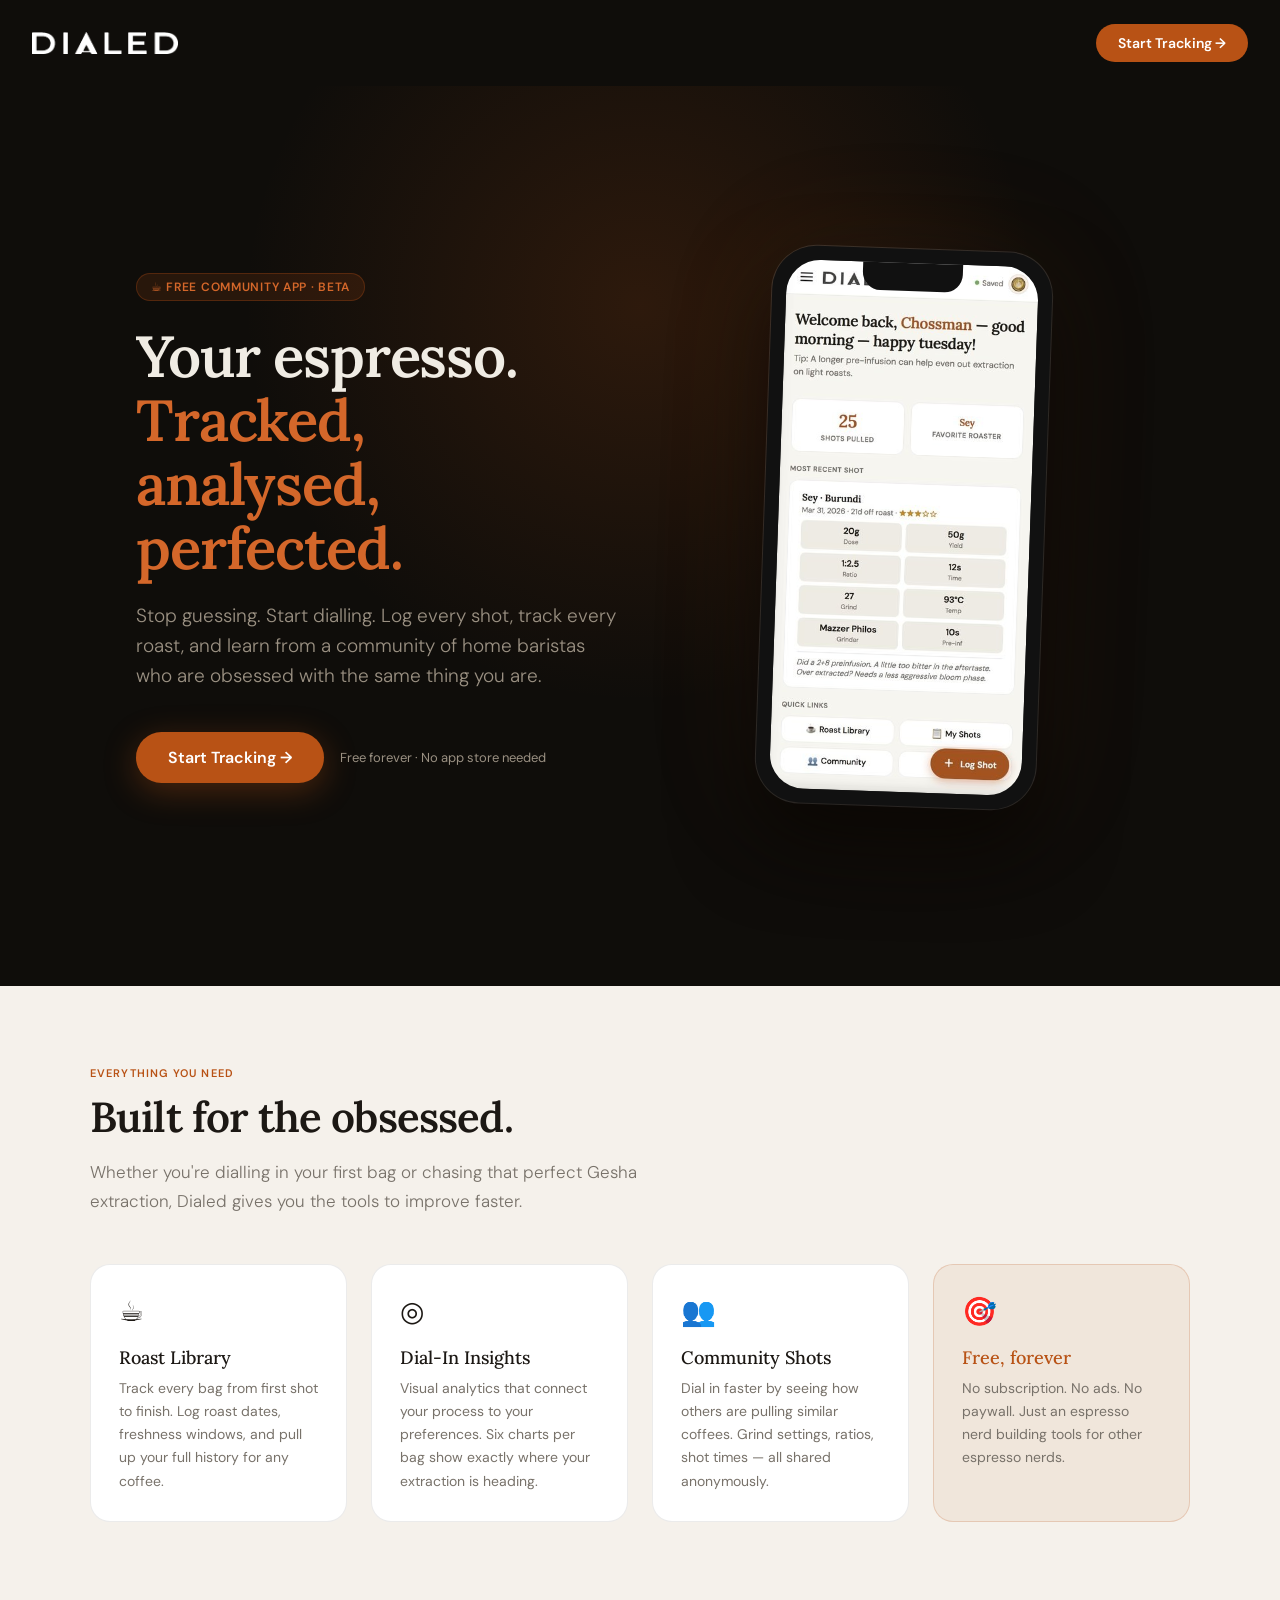
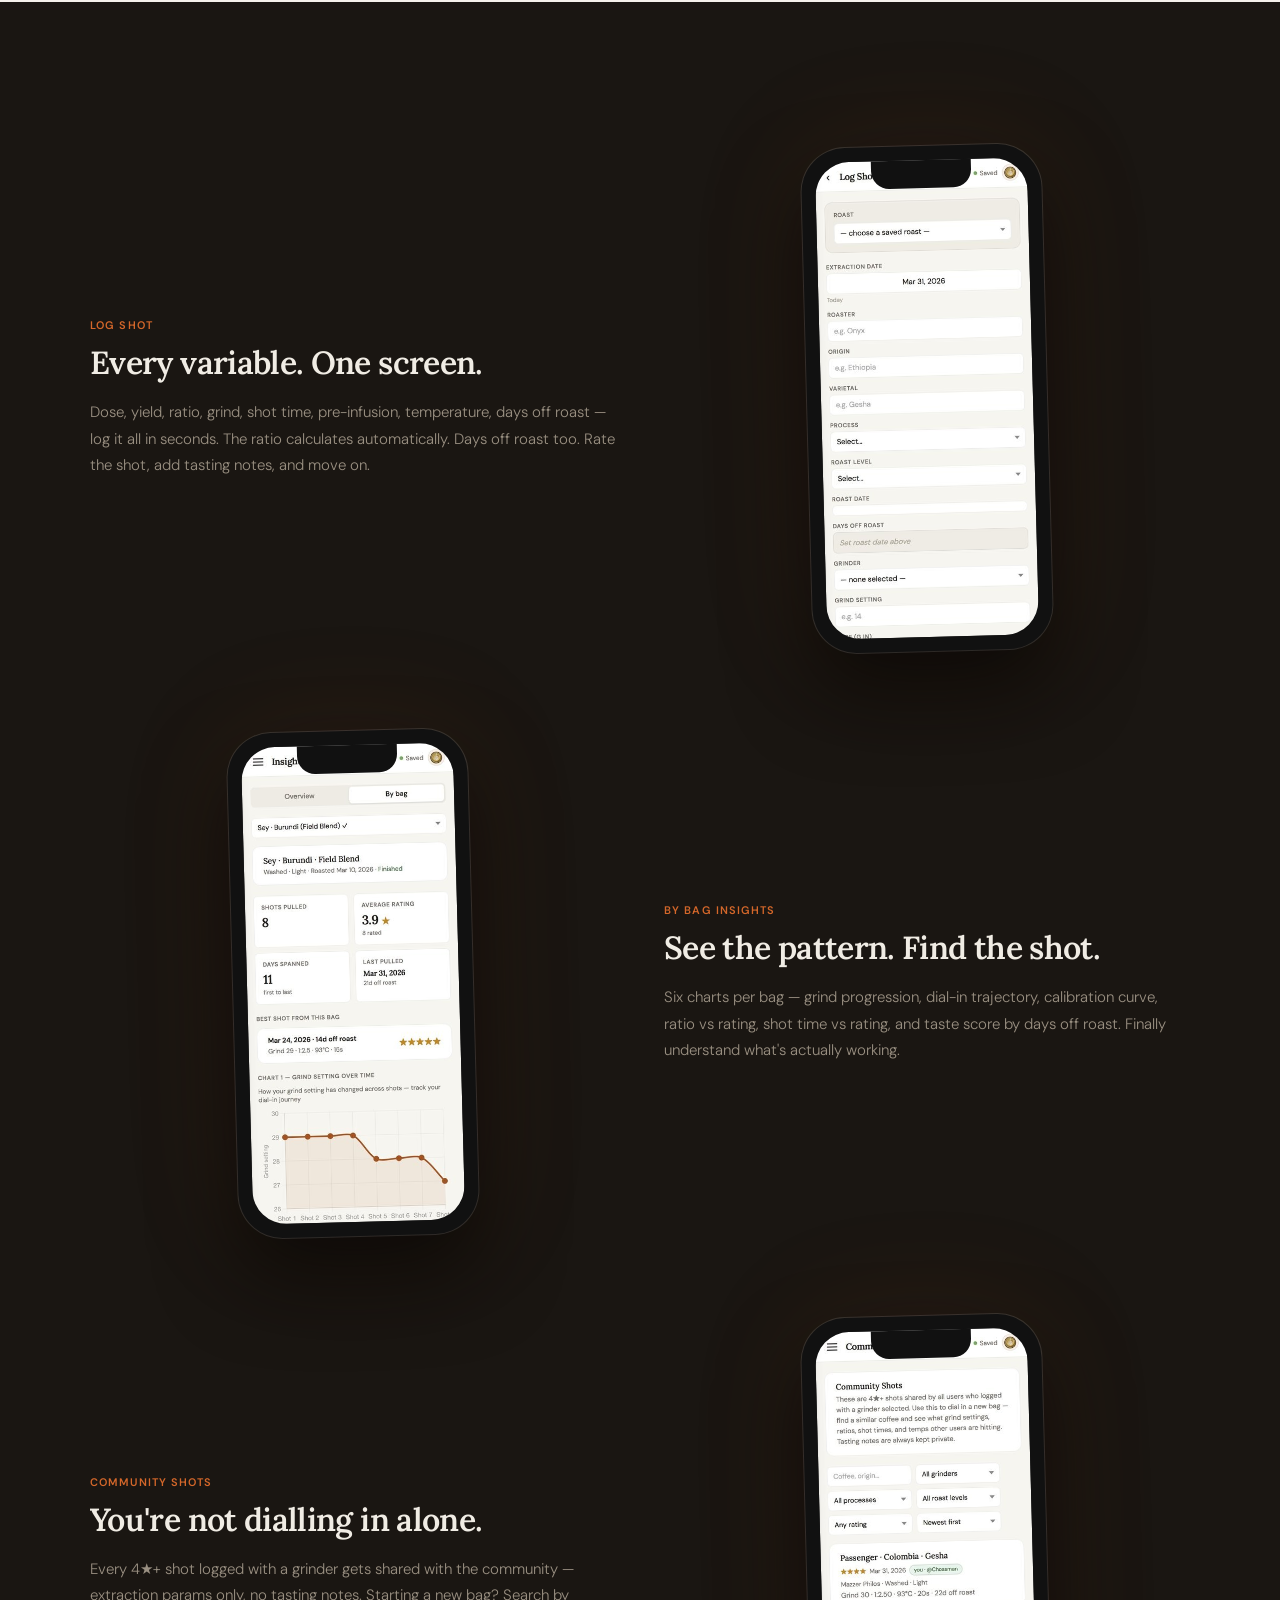
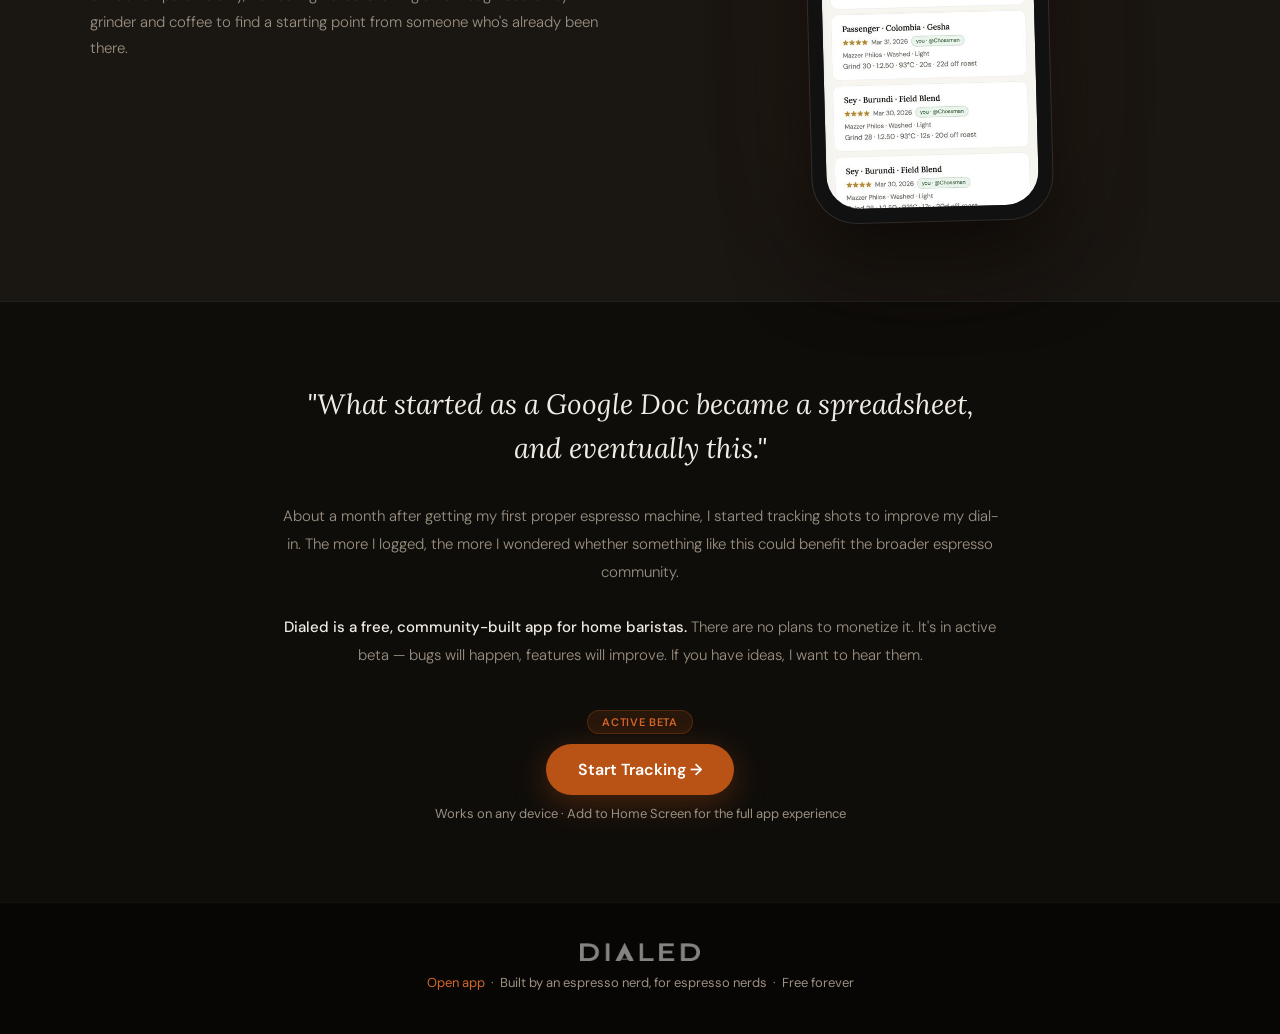
==== commit ca65a2b4: "Add files via upload" ====
--- a/index.html
+++ b/index.html
@@ -2,2497 +2,556 @@
 <html lang="en">
 <head>
   <meta charset="UTF-8">
-  <meta name="viewport" content="width=device-width, initial-scale=1.0, maximum-scale=1.0">
+  <meta name="viewport" content="width=device-width, initial-scale=1.0">
   <title>Dialed — Extraction Tracker</title>
+  <meta name="description" content="Track every espresso extraction. Dial in every roast. Free community app for home baristas.">
   <meta property="og:title" content="Dialed — Extraction Tracker">
-  <meta property="og:description" content="Track every espresso extraction. Dial in every roast.">
+  <meta property="og:description" content="Your espresso. Tracked, analysed, perfected.">
   <meta property="og:image" content="https://extractiontracker.app/preview.png">
-  <meta property="og:image:width" content="1024">
-  <meta property="og:image:height" content="1024">
   <meta property="og:url" content="https://extractiontracker.app">
   <meta property="og:type" content="website">
-  <meta property="og:site_name" content="Dialed">
   <meta name="twitter:card" content="summary_large_image">
-  <meta name="twitter:title" content="Dialed — Extraction Tracker">
-  <meta name="twitter:description" content="Track every espresso extraction. Dial in every roast.">
   <meta name="twitter:image" content="https://extractiontracker.app/preview.png">
-  <link rel="icon" type="image/png" sizes="32x32" href="[data-uri]">
-  <link rel="apple-touch-icon" sizes="180x180" href="[data-uri]">
-  <meta name="apple-mobile-web-app-capable" content="yes">
-  <meta name="apple-mobile-web-app-status-bar-style" content="default">
-  <meta name="apple-mobile-web-app-title" content="Dialed">
-  <meta name="theme-color" content="#eae6df">
-  <link rel="manifest" id="pwa-manifest">
+  <link rel="icon" type="image/png" href="https://extractiontracker.app/app.html">
   <link rel="preconnect" href="https://fonts.googleapis.com">
-  <link href="https://fonts.googleapis.com/css2?family=Lora:wght@400;500;600&family=DM+Sans:wght@400;500;600&display=swap" rel="stylesheet">
+  <link href="https://fonts.googleapis.com/css2?family=Lora:ital,wght@0,400;0,500;0,600;1,400&family=DM+Sans:wght@300;400;500;600&display=swap" rel="stylesheet">
   <style>
     *, *::before, *::after { box-sizing: border-box; margin: 0; padding: 0; }
     :root {
-      --bg: #f8f5f0; --surface: #ffffff; --surface2: #f0ece4;
-      --border: rgba(0,0,0,0.09); --border-strong: rgba(0,0,0,0.16);
-      --text: #1c1814; --muted: #78726a; --hint: #b0a898;
-      --accent: #b85215; --accent-light: #fdf0e8;
-      --info-bg: #e8f1fd; --info-text: #1a4fa0; --info-border: rgba(26,79,160,0.25);
-      --success-bg: #e6f4ec; --success-text: #1a6b3a; --success-border: rgba(26,107,58,0.25);
-      --warning-bg: #fdf4e0; --warning-text: #8a6000; --warning-border: rgba(138,96,0,0.25);
-      --danger-text: #b03030; --danger-bg: #fdeaea;
-      --radius: 8px; --radius-lg: 14px; --radius-xl: 20px;
+      --dark-bg: #0f0d0a;
+      --dark-surface: #1a1612;
+      --dark-border: rgba(255,255,255,0.08);
+      --light-bg: #f5f1eb;
+      --light-surface: #ffffff;
+      --light-border: rgba(0,0,0,0.08);
+      --accent: #b85215;
+      --accent-light: #d4672a;
+      --text-dark: #f0ece4;
+      --text-dark-muted: #9a9082;
+      --text-light: #1c1814;
+      --text-light-muted: #78726a;
       --font: 'DM Sans', system-ui, sans-serif;
       --font-serif: 'Lora', Georgia, serif;
-      --mono: ui-monospace, 'SF Mono', monospace;
-      --shadow: 0 1px 4px rgba(0,0,0,0.06), 0 4px 16px rgba(0,0,0,0.05);
-      --header-h: 56px;
-    }
-    @media (prefers-color-scheme: dark) {
-      :root {
-        --bg: #18150f; --surface: #211d16; --surface2: #2a2520;
-        --border: rgba(255,255,255,0.09); --border-strong: rgba(255,255,255,0.16);
-        --text: #f0ece4; --muted: #9a9082; --hint: #5a544a;
-        --accent: #d4672a; --accent-light: #2e1e0e;
-        --info-bg: #0e1e3a; --info-text: #7aabf0; --info-border: rgba(122,171,240,0.25);
-        --success-bg: #0a2018; --success-text: #5abf80; --success-border: rgba(90,191,128,0.25);
-        --warning-bg: #281e06; --warning-text: #d4a030; --warning-border: rgba(212,160,48,0.25);
-        --danger-text: #e07070; --danger-bg: #280f0f;
-        --shadow: 0 1px 4px rgba(0,0,0,0.3), 0 4px 16px rgba(0,0,0,0.2);
-      }
-    }
-    body { font-family: var(--font); background: var(--bg); color: var(--text); min-height: 100vh; font-size: 15px; -webkit-text-size-adjust: 100%; overscroll-behavior: none; }
-
-    /* ─── LOADING ─── */
-    .loading-screen { min-height: 100vh; display: flex; align-items: center; justify-content: center; flex-direction: column; gap: 14px; }
-    .spinner { width: 30px; height: 30px; border: 2px solid var(--border); border-top-color: var(--accent); border-radius: 50%; animation: spin 0.8s linear infinite; }
-    @keyframes spin { to { transform: rotate(360deg); } }
-    .loading-text { font-size: 13px; color: var(--muted); }
-
-    /* ─── AUTH ─── */
-    .auth-screen { min-height: 100vh; display: flex; align-items: center; justify-content: center; padding: 2rem 1rem; }
-    .auth-card { background: var(--surface); border-radius: var(--radius-xl); border: 1px solid var(--border); padding: 2.5rem 2rem; width: 100%; max-width: 400px; box-shadow: var(--shadow); }
-    .auth-logo { font-family: var(--font-serif); font-size: 26px; font-weight: 600; letter-spacing: -0.02em; margin-bottom: 4px; }
-    .auth-logo em { font-style: normal; color: var(--accent); }
-    .auth-tagline { font-size: 13px; color: var(--muted); margin-bottom: 2rem; }
-    .auth-divider { display: flex; align-items: center; gap: 12px; margin: 1.25rem 0; }
-    .auth-divider-line { flex: 1; height: 1px; background: var(--border); }
-    .auth-divider-text { font-size: 12px; color: var(--hint); }
-    .auth-msg { font-size: 13px; padding: 10px 14px; border-radius: var(--radius); margin-bottom: 1rem; line-height: 1.5; display: none; }
-    .auth-msg.success { background: var(--success-bg); color: var(--success-text); display: block; }
-    .auth-msg.error { background: var(--danger-bg); color: var(--danger-text); display: block; }
-    .auth-msg.info { background: var(--info-bg); color: var(--info-text); display: block; }
-    .auth-toggle { font-size: 13px; color: var(--muted); text-align: center; margin-top: 1rem; }
-    .auth-toggle a { color: var(--accent); cursor: pointer; font-weight: 500; }
-    .google-btn { display: flex; align-items: center; justify-content: center; gap: 10px; width: 100%; padding: 11px 16px; border-radius: var(--radius); border: 1px solid var(--border-strong); background: var(--surface); cursor: pointer; font-family: var(--font); font-size: 14px; font-weight: 500; color: var(--text); transition: background 0.15s; margin-bottom: 2px; }
-    .google-btn:hover { background: var(--surface2); }
-    .google-icon { width: 18px; height: 18px; flex-shrink: 0; }
-
-    /* ─── HEADER ─── */
-    header { height: var(--header-h); border-bottom: 1px solid var(--border); padding: 0 1rem; display: flex; align-items: center; justify-content: space-between; background: var(--surface); position: sticky; top: 0; z-index: 20; gap: 12px; }
-    .header-left { display: flex; align-items: center; gap: 10px; }
-    .hamburger-btn { background: none; border: none; cursor: pointer; padding: 6px; border-radius: var(--radius); color: var(--text); display: flex; flex-direction: column; gap: 4px; -webkit-tap-highlight-color: transparent; }
-    .hamburger-btn span { display: block; width: 20px; height: 2px; background: currentColor; border-radius: 2px; transition: all 0.2s; }
-    .back-btn { background: none; border: none; cursor: pointer; padding: 6px 8px 6px 4px; border-radius: var(--radius); color: var(--text); font-size: 20px; line-height: 1; display: none; -webkit-tap-highlight-color: transparent; }
-    .header-title { font-family: var(--font-serif); font-size: 17px; font-weight: 600; letter-spacing: -0.01em; }
-    .header-title em { font-style: normal; color: var(--accent); }
-    .header-subtitle { font-size: 12px; color: var(--muted); font-family: var(--font); font-weight: 400; }
-    .header-right { display: flex; align-items: center; gap: 8px; }
-    .db-status { display: flex; align-items: center; gap: 5px; font-size: 12px; color: var(--muted); }
-    .db-dot { width: 7px; height: 7px; border-radius: 50%; flex-shrink: 0; }
-    .db-dot.ok { background: #4caf50; }
-    .db-dot.saving { background: var(--accent); animation: pulse 1s infinite; }
-    .db-dot.error { background: #e24b4a; }
-    @keyframes pulse { 0%,100%{opacity:1;}50%{opacity:0.3;} }
-    .user-avatar { width: 32px; height: 32px; border-radius: 50%; background: var(--accent-light); border: 1px solid var(--border); display: flex; align-items: center; justify-content: center; font-size: 13px; font-weight: 600; color: var(--accent); overflow: hidden; flex-shrink: 0; cursor: pointer; }
-    .user-avatar img { width: 100%; height: 100%; object-fit: cover; }
-
-    /* ─── DRAWER MENU ─── */
-    .drawer-overlay { position: fixed; inset: 0; background: rgba(0,0,0,0.45); z-index: 40; opacity: 0; pointer-events: none; transition: opacity 0.25s; }
-    .drawer-overlay.open { opacity: 1; pointer-events: all; }
-    .drawer { position: fixed; top: 0; left: 0; bottom: 0; width: 280px; background: var(--surface); z-index: 45; transform: translateX(-100%); transition: transform 0.25s cubic-bezier(0.4,0,0.2,1); display: flex; flex-direction: column; box-shadow: var(--shadow); }
-    .drawer.open { transform: translateX(0); }
-    .drawer-header { padding: 1.5rem 1.25rem 1rem; border-bottom: 1px solid var(--border); }
-    .drawer-logo { font-family: var(--font-serif); font-size: 20px; font-weight: 600; letter-spacing: -0.01em; }
-    .drawer-logo em { font-style: normal; color: var(--accent); }
-    .drawer-user { font-size: 12px; color: var(--muted); margin-top: 4px; }
-    .drawer-nav { flex: 1; padding: 0.75rem 0; overflow-y: auto; }
-    .drawer-item { display: flex; align-items: center; gap: 12px; padding: 12px 1.25rem; font-size: 15px; font-weight: 500; color: var(--text); cursor: pointer; border: none; background: none; width: 100%; text-align: left; font-family: var(--font); transition: background 0.12s; -webkit-tap-highlight-color: transparent; }
-    .drawer-item:hover { background: var(--surface2); }
-    .drawer-item.active { color: var(--accent); background: var(--accent-light); }
-    .drawer-item-icon { font-size: 18px; width: 24px; text-align: center; flex-shrink: 0; }
-    .drawer-divider { height: 1px; background: var(--border); margin: 6px 0; }
-    .drawer-footer { padding: 1rem 1.25rem; border-top: 1px solid var(--border); }
-    .signout-btn { font-size: 13px; color: var(--muted); background: none; border: none; cursor: pointer; padding: 8px 0; font-family: var(--font); width: 100%; text-align: left; }
-    .signout-btn:hover { color: var(--danger-text); }
-
-    /* ─── PAGE SYSTEM ─── */
-    .page { display: none; min-height: calc(100vh - var(--header-h)); }
-    .page.active { display: block; }
-    .container { max-width: 680px; margin: 0 auto; padding: 1.25rem 1rem 5rem; }
-
-    /* ─── ROAST LIBRARY (HOME) ─── */
-    .lib-card { background: var(--surface); border: 1px solid var(--border); border-radius: var(--radius-lg); margin-bottom: 10px; display: flex; gap: 0; align-items: stretch; cursor: pointer; transition: box-shadow 0.15s; overflow: hidden; }
-    .lib-card:hover { box-shadow: var(--shadow); }
-    .lib-card-img { width: 80px; height: 80px; flex-shrink: 0; background: var(--surface2); display: flex; align-items: center; justify-content: center; font-size: 28px; overflow: hidden; }
-    .lib-card-img img { width: 100%; height: 100%; object-fit: cover; object-position: center; }
-    .lib-card-body { flex: 1; padding: 0.875rem 1rem; min-width: 0; }
-    .lib-card-name { font-family: var(--font-serif); font-weight: 500; font-size: 15px; letter-spacing: -0.01em; }
-    .lib-card-meta { font-size: 12px; color: var(--muted); margin-top: 3px; display: flex; gap: 5px; flex-wrap: wrap; align-items: center; }
-    .lib-card-action { display: flex; align-items: center; padding: 0 1rem 0 0; flex-shrink: 0; }
-    .log-shot-btn { background: var(--accent); color: #fff; border: none; border-radius: var(--radius); padding: 8px 14px; font-size: 13px; font-weight: 600; cursor: pointer; font-family: var(--font); white-space: nowrap; -webkit-tap-highlight-color: transparent; }
-    .log-shot-btn:hover { opacity: 0.88; }
-    .chip { font-size: 11px; padding: 2px 8px; border-radius: 99px; border: 1px solid var(--border); color: var(--muted); display: inline-block; }
-    .chip.highlight { background: var(--info-bg); color: var(--info-text); border-color: var(--info-border); }
-    .chip.mine { background: var(--success-bg); color: var(--success-text); border-color: var(--success-border); }
-    .chip.finished-chip { background: var(--surface2); color: var(--muted); }
-    .days-badge { display: inline-flex; align-items: center; font-size: 11px; font-weight: 600; padding: 2px 8px; border-radius: 99px; }
-    .days-fresh { background: var(--success-bg); color: var(--success-text); }
-    .days-peak  { background: var(--info-bg); color: var(--info-text); }
-    .days-old   { background: var(--warning-bg); color: var(--warning-text); }
-    .finished-section-header { display: flex; align-items: center; justify-content: space-between; padding: 8px 0; margin-top: 1.5rem; margin-bottom: 8px; border-top: 1px solid var(--border); cursor: pointer; }
-    .finished-section-title { font-size: 11px; font-weight: 600; color: var(--muted); text-transform: uppercase; letter-spacing: 0.06em; }
-    .lib-add-btn { display: flex; align-items: center; justify-content: center; gap: 8px; width: 100%; padding: 12px; border: 2px dashed var(--border-strong); border-radius: var(--radius-lg); background: transparent; color: var(--muted); font-size: 14px; font-weight: 500; cursor: pointer; font-family: var(--font); margin-bottom: 10px; transition: border-color 0.15s, color 0.15s; }
-    .lib-add-btn:hover { border-color: var(--accent); color: var(--accent); }
-
-    /* ─── ROAST DETAIL (shot list) ─── */
-    .roast-detail-header { background: var(--surface); border-bottom: 1px solid var(--border); padding: 1.25rem 1rem 1rem; }
-    .roast-detail-name { font-family: var(--font-serif); font-size: 20px; font-weight: 600; letter-spacing: -0.02em; }
-    .roast-detail-meta { font-size: 13px; color: var(--muted); margin-top: 4px; }
-    .roast-detail-chips { display: flex; flex-wrap: wrap; gap: 5px; margin-top: 8px; }
-    .shot-card { background: var(--surface); border: 1px solid var(--border); border-radius: var(--radius-lg); padding: 1rem 1.25rem; margin-bottom: 10px; }
-    .shot-card-header { display: flex; justify-content: space-between; align-items: flex-start; margin-bottom: 8px; }
-    .shot-date { font-weight: 600; font-size: 14px; }
-    .shot-meta { font-size: 12px; color: var(--muted); margin-top: 2px; }
-    .shot-stats { display: grid; grid-template-columns: repeat(4, 1fr); gap: 6px; margin-top: 8px; }
-    .stat { background: var(--surface2); border-radius: var(--radius); padding: 6px 8px; text-align: center; }
-    .stat-val { font-size: 14px; font-weight: 600; }
-    .stat-lbl { font-size: 10px; color: var(--muted); margin-top: 1px; }
-    .shot-note { font-size: 12px; color: var(--muted); margin-top: 8px; font-style: italic; border-top: 1px solid var(--border); padding-top: 8px; }
-    .stars-display { color: #d4880a; font-size: 12px; }
-    .delete-btn { background: none; border: none; cursor: pointer; color: var(--muted); font-size: 15px; padding: 3px 6px; border-radius: 4px; }
-    .delete-btn:hover { color: var(--danger-text); background: var(--danger-bg); }
-    .sort-bar { display: flex; align-items: center; gap: 8px; margin-bottom: 1rem; }
-    .sort-bar select { font-size: 13px; padding: 6px 10px; flex: 1; max-width: 200px; }
-    .sort-label { font-size: 12px; color: var(--muted); white-space: nowrap; }
-
-    /* ─── LOG SHOT PAGE ─── */
-    .form-grid { display: grid; grid-template-columns: 1fr 1fr; gap: 12px; }
-    .form-group { display: flex; flex-direction: column; gap: 4px; }
-    .form-group.full { grid-column: 1 / -1; }
-    label { font-size: 11px; color: var(--muted); font-weight: 600; text-transform: uppercase; letter-spacing: 0.06em; }
-    input, select, textarea { font-family: var(--font); font-size: 14px; background: var(--surface); border: 1px solid var(--border); border-radius: var(--radius); color: var(--text); padding: 9px 11px; width: 100%; transition: border-color 0.15s; -webkit-appearance: none; appearance: none; }
-    select { background-image: url("data:image/svg+xml,%3Csvg xmlns='http://www.w3.org/2000/svg' width='10' height='6'%3E%3Cpath d='M0 0l5 6 5-6z' fill='%23888'/%3E%3C/svg%3E"); background-repeat: no-repeat; background-position: right 10px center; padding-right: 28px; }
-    input:focus, select:focus, textarea:focus { outline: none; border-color: var(--accent); box-shadow: 0 0 0 3px rgba(184,82,21,0.1); }
-    textarea { resize: vertical; min-height: 70px; }
-    .date-hint { font-size: 11px; color: var(--hint); min-height: 16px; }
-    .computed-field { background: var(--surface2); border: 1px solid var(--border); border-radius: var(--radius); padding: 9px 11px; font-size: 14px; min-height: 40px; display: flex; align-items: center; }
-    .computed-field.dim { color: var(--hint); font-style: italic; }
-    .rating-row { display: flex; gap: 5px; align-items: center; }
-    .star { font-size: 24px; cursor: pointer; color: var(--border-strong); transition: color 0.1s; user-select: none; -webkit-tap-highlight-color: transparent; }
-    .star.active { color: #d4880a; }
-    #star-label { font-size: 12px; color: var(--muted); margin-left: 4px; }
-    .notice { font-size: 12px; border-radius: var(--radius); padding: 9px 13px; border-left: 3px solid; border-top-left-radius: 0; border-bottom-left-radius: 0; line-height: 1.55; }
-    .notice-info { color: var(--muted); background: var(--surface2); border-color: var(--info-border); }
-    .notice-warning { color: var(--warning-text); background: var(--warning-bg); border-color: var(--warning-border); }
-    .notice-success { color: var(--success-text); background: var(--success-bg); border-color: var(--success-border); }
-    .roast-picker { background: var(--surface2); border-radius: var(--radius-lg); padding: 1rem; margin-bottom: 1.25rem; border: 1px solid var(--border); }
-    .roast-picker-label { font-size: 11px; color: var(--muted); font-weight: 600; text-transform: uppercase; letter-spacing: 0.06em; margin-bottom: 8px; }
-
-    /* ─── BUTTONS ─── */
-    .btn { display: inline-flex; align-items: center; justify-content: center; gap: 7px; padding: 9px 18px; border-radius: var(--radius); border: 1px solid var(--border-strong); background: transparent; font-size: 14px; font-weight: 500; cursor: pointer; color: var(--text); font-family: var(--font); transition: background 0.12s; -webkit-tap-highlight-color: transparent; }
-    .btn:hover { background: var(--surface2); }
-    .btn.primary { background: var(--accent); color: #fff; border-color: var(--accent); }
-    .btn.primary:hover { opacity: 0.88; }
-    .btn.success { background: var(--success-bg); color: var(--success-text); border-color: var(--success-border); }
-    .btn.info { background: var(--info-bg); color: var(--info-text); border-color: var(--info-border); }
-    .btn:disabled { opacity: 0.5; cursor: not-allowed; }
-    .btn-row { display: flex; gap: 8px; margin-top: 1rem; justify-content: flex-end; flex-wrap: wrap; }
-    .save-msg { text-align: right; font-size: 13px; margin-top: 8px; min-height: 20px; }
-
-    /* ─── FAB ─── */
-    .fab { position: fixed; bottom: 1.5rem; right: 1.25rem; background: var(--accent); color: #fff; border: none; border-radius: 99px; padding: 14px 20px; font-size: 14px; font-weight: 600; font-family: var(--font); cursor: pointer; display: flex; align-items: center; gap: 8px; box-shadow: 0 4px 16px rgba(184,82,21,0.4); z-index: 10; -webkit-tap-highlight-color: transparent; transition: transform 0.15s, opacity 0.15s; }
-    .fab:hover { transform: scale(1.03); }
-    .fab-icon { font-size: 20px; font-weight: 400; line-height: 1; }
-    .fab.hidden { display: none; }
-
-    /* ─── BOTTOM SHEET (public profile) ─── */
-    .sheet-backdrop { position: fixed; inset: 0; background: rgba(0,0,0,0.45); z-index: 60; opacity: 0; pointer-events: none; transition: opacity 0.25s; }
-    .sheet-backdrop.open { opacity: 1; pointer-events: all; }
-    .sheet { position: fixed; bottom: 0; left: 0; right: 0; background: var(--surface); border-radius: var(--radius-xl) var(--radius-xl) 0 0; z-index: 65; transform: translateY(100%); transition: transform 0.3s cubic-bezier(0.4,0,0.2,1); max-height: 85vh; overflow-y: auto; -webkit-overflow-scrolling: touch; }
-    .sheet.open { transform: translateY(0); }
-    .sheet-handle { width: 36px; height: 4px; background: var(--border-strong); border-radius: 2px; margin: 12px auto 0; }
-    .sheet-content { padding: 1.25rem 1.25rem 2.5rem; }
-    .pub-profile-avatar { width: 64px; height: 64px; border-radius: 50%; background: var(--accent-light); border: 2px solid var(--border); display: flex; align-items: center; justify-content: center; font-size: 26px; font-weight: 600; color: var(--accent); overflow: hidden; flex-shrink: 0; }
-    .pub-profile-avatar img { width: 100%; height: 100%; object-fit: cover; }
-    .pub-profile-username { font-family: var(--font-serif); font-size: 20px; font-weight: 600; letter-spacing: -0.01em; }
-    .pub-profile-row { display: flex; align-items: flex-start; gap: 10px; padding: 10px 0; border-bottom: 1px solid var(--border); font-size: 14px; }
-    .pub-profile-row:last-child { border-bottom: none; }
-    .pub-profile-label { font-size: 11px; font-weight: 600; color: var(--muted); text-transform: uppercase; letter-spacing: 0.06em; min-width: 100px; flex-shrink: 0; padding-top: 1px; }
-    .pub-profile-val { color: var(--text); flex: 1; line-height: 1.5; }
-    .pub-stat-row { display: flex; gap: 10px; margin: 1rem 0; }
-    .pub-stat { flex: 1; background: var(--surface2); border-radius: var(--radius); padding: 10px; text-align: center; }
-    .pub-stat-val { font-family: var(--font-serif); font-size: 22px; font-weight: 600; color: var(--accent); }
-    .pub-stat-lbl { font-size: 11px; color: var(--muted); margin-top: 2px; text-transform: uppercase; letter-spacing: 0.05em; font-weight: 600; }
-
-    /* ─── COMMUNITY SHOTS / HISTORY ─── */
-    .comm-filters { display: flex; gap: 8px; flex-wrap: wrap; margin-bottom: 1rem; }
-    .comm-filters input, .comm-filters select { font-size: 13px; max-width: 160px; }
-    .comm-card { background: var(--surface); border: 1px solid var(--border); border-radius: var(--radius-lg); padding: 1rem 1.25rem; margin-bottom: 10px; }
-    .comm-card-header { display: flex; justify-content: space-between; align-items: baseline; flex-wrap: wrap; gap: 6px; margin-bottom: 6px; }
-    .comm-coffee { font-family: var(--font-serif); font-weight: 500; font-size: 15px; }
-    .comm-meta { font-size: 12px; color: var(--muted); }
-    .comm-params { font-size: 13px; margin-top: 4px; }
-    .rating-stars-sm { color: #d4880a; font-size: 12px; }
-
-    /* ─── INSIGHTS ─── */
-    .insight-toggle { display: flex; gap: 4px; background: var(--surface2); border-radius: var(--radius); padding: 3px; margin-bottom: 1.25rem; }
-    .insight-toggle-btn { flex: 1; padding: 7px 12px; font-size: 13px; border: none; background: transparent; cursor: pointer; border-radius: 6px; color: var(--muted); font-family: var(--font); font-weight: 500; }
-    .insight-toggle-btn.active { background: var(--surface); color: var(--text); box-shadow: 0 1px 3px rgba(0,0,0,0.1); }
-    .insight-grid { display: grid; grid-template-columns: 1fr 1fr; gap: 10px; margin-bottom: 1.25rem; }
-    .insight-card { background: var(--surface); border-radius: var(--radius); padding: 0.875rem; border: 1px solid var(--border); }
-    .insight-label { font-size: 11px; text-transform: uppercase; letter-spacing: 0.06em; color: var(--muted); font-weight: 600; margin-bottom: 4px; }
-    .insight-val { font-family: var(--font-serif); font-size: 24px; font-weight: 600; letter-spacing: -0.02em; }
-    .insight-sub { font-size: 11px; color: var(--muted); margin-top: 2px; }
-    .section-title { font-size: 11px; font-weight: 600; color: var(--muted); text-transform: uppercase; letter-spacing: 0.06em; margin-bottom: 10px; margin-top: 1.25rem; }
-    .chart-wrap { position: relative; width: 100%; margin-bottom: 1.25rem; }
-    .profile-row { display: flex; justify-content: space-between; align-items: center; padding: 9px 0; border-bottom: 1px solid var(--border); font-size: 13px; }
-    .profile-row:last-child { border-bottom: none; }
-    .ratio-bar { flex: 1; height: 4px; background: var(--border); border-radius: 3px; overflow: hidden; }
-    .ratio-fill { height: 100%; background: var(--accent); border-radius: 3px; }
-
-    /* ─── MODALS ─── */
-    .modal-backdrop { position: fixed; inset: 0; background: rgba(0,0,0,0.5); display: flex; align-items: flex-start; justify-content: center; z-index: 50; padding: 1.5rem 1rem; overflow-y: auto; -webkit-overflow-scrolling: touch; }
-    .modal { background: var(--surface); border-radius: var(--radius-xl); border: 1px solid var(--border); padding: 1.5rem; width: 100%; max-width: 460px; margin: auto; box-shadow: var(--shadow); }
-    .modal-title { font-family: var(--font-serif); font-size: 16px; font-weight: 500; margin-bottom: 1.25rem; }
-    .modal-hidden { display: none; }
-    .upload-hint { font-size: 11px; color: var(--muted); margin-top: 3px; }
-    input[type=file] { font-size: 13px; padding: 6px 10px; }
-    .icon-btn { background: none; border: none; cursor: pointer; padding: 6px 7px; border-radius: var(--radius); font-size: 14px; color: var(--muted); -webkit-tap-highlight-color: transparent; }
-    .icon-btn:hover { background: var(--surface2); }
-
-
-
-
-    /* ─── PWA INSTALL BANNER ─── */
-    .pwa-banner { position: fixed; bottom: 0; left: 0; right: 0; background: var(--surface); border-top: 1px solid var(--border); padding: 1rem 1.25rem; display: flex; align-items: center; gap: 12px; z-index: 30; box-shadow: 0 -4px 20px rgba(0,0,0,0.12); transform: translateY(100%); transition: transform 0.3s cubic-bezier(0.4,0,0.2,1); }
-    .pwa-banner.show { transform: translateY(0); }
-    .pwa-banner-icon { width: 44px; height: 44px; border-radius: 10px; background: #b85215; flex-shrink: 0; display: flex; align-items: center; justify-content: center; overflow: hidden; }
-    .pwa-banner-icon img { width: 100%; height: 100%; object-fit: cover; }
-    .pwa-banner-text { flex: 1; }
-    .pwa-banner-title { font-weight: 600; font-size: 14px; }
-    .pwa-banner-sub { font-size: 12px; color: var(--muted); margin-top: 2px; }
-    .pwa-banner-actions { display: flex; gap: 8px; flex-shrink: 0; }
-    .pwa-install-btn { background: var(--accent); color: #fff; border: none; border-radius: var(--radius); padding: 8px 14px; font-size: 13px; font-weight: 600; cursor: pointer; font-family: var(--font); }
-    .pwa-dismiss-btn { background: none; border: 1px solid var(--border-strong); border-radius: var(--radius); padding: 8px 12px; font-size: 13px; cursor: pointer; color: var(--muted); font-family: var(--font); }
-
-    /* ─── PULL TO REFRESH ─── */
-    .ptr-indicator { position: fixed; top: var(--header-h); left: 50%; transform: translateX(-50%) translateY(-60px); background: var(--surface); border: 1px solid var(--border); border-radius: 99px; padding: 6px 14px; font-size: 12px; color: var(--muted); z-index: 15; transition: transform 0.2s; display: flex; align-items: center; gap: 6px; box-shadow: var(--shadow); }
-    .ptr-indicator.visible { transform: translateX(-50%) translateY(10px); }
-    .ptr-spinner { width: 14px; height: 14px; border: 2px solid var(--border); border-top-color: var(--accent); border-radius: 50%; animation: spin 0.7s linear infinite; }
-
-    /* ─── CSV IMPORT ─── */
-    .import-drop-zone { border: 2px dashed var(--border-strong); border-radius: var(--radius-lg); padding: 2rem; text-align: center; cursor: pointer; transition: border-color 0.15s, background 0.15s; }
-    .import-drop-zone:hover, .import-drop-zone.drag-over { border-color: var(--accent); background: var(--accent-light); }
-    .import-drop-zone-icon { font-size: 32px; margin-bottom: 8px; }
-    .import-drop-zone-text { font-size: 14px; color: var(--muted); }
-    .import-results { background: var(--surface2); border-radius: var(--radius); padding: 1rem; margin-top: 1rem; font-size: 13px; line-height: 1.7; }
-
-    /* ─── HOME PAGE ─── */
-    .home-welcome { padding: 1.5rem 1rem 0.75rem; max-width: 680px; margin: 0 auto; }
-    .home-greeting { font-family: var(--font-serif); font-size: 24px; font-weight: 600; letter-spacing: -0.02em; line-height: 1.3; }
-    .home-greeting em { font-style: normal; color: var(--accent); }
-    .home-subtext { font-size: 14px; color: var(--muted); margin-top: 6px; line-height: 1.5; }
-    .home-stats-row { display: flex; gap: 10px; margin: 1.25rem 0; max-width: 680px; margin-left: auto; margin-right: auto; padding: 0 1rem; }
-    .home-stat-card { flex: 1; background: var(--surface); border: 1px solid var(--border); border-radius: var(--radius-lg); padding: 0.875rem 1rem; text-align: center; }
-    .home-stat-val { font-family: var(--font-serif); font-size: 28px; font-weight: 600; letter-spacing: -0.02em; color: var(--accent); }
-    .home-stat-lbl { font-size: 11px; color: var(--muted); margin-top: 3px; text-transform: uppercase; letter-spacing: 0.05em; font-weight: 600; }
-    .home-stat-sub { font-size: 12px; color: var(--muted); margin-top: 2px; }
-    .home-section-label { font-size: 11px; font-weight: 600; color: var(--muted); text-transform: uppercase; letter-spacing: 0.06em; padding: 0 1rem; max-width: 680px; margin: 0 auto 10px; }
-    .home-quick-actions { display: flex; gap: 8px; padding: 0 1rem; max-width: 680px; margin: 0 auto 1.5rem; flex-wrap: wrap; }
-    .home-action-btn { flex: 1; min-width: 120px; display: flex; align-items: center; justify-content: center; gap: 7px; padding: 11px 14px; border-radius: var(--radius-lg); border: 1px solid var(--border); background: var(--surface); font-size: 13px; font-weight: 500; cursor: pointer; color: var(--text); font-family: var(--font); transition: background 0.12s; -webkit-tap-highlight-color: transparent; }
-    .home-action-btn:hover { background: var(--surface2); }
-    .home-action-btn.primary { background: var(--accent); color: #fff; border-color: var(--accent); }
-    .home-action-btn.primary:hover { opacity: 0.88; }
-
-    /* ─── PROFILE ─── */
-    .profile-avatar-wrap { display: flex; flex-direction: column; align-items: center; gap: 10px; margin-bottom: 2rem; }
-    .profile-avatar-large { width: 90px; height: 90px; border-radius: 50%; background: var(--accent-light); border: 2px solid var(--border); display: flex; align-items: center; justify-content: center; font-size: 36px; font-weight: 600; color: var(--accent); overflow: hidden; cursor: pointer; }
-    .profile-avatar-large img { width: 100%; height: 100%; object-fit: cover; }
-    .profile-avatar-edit { font-size: 12px; color: var(--accent); cursor: pointer; font-weight: 500; }
-    .profile-section { background: var(--surface); border: 1px solid var(--border); border-radius: var(--radius-lg); margin-bottom: 1rem; overflow: hidden; }
-    .profile-section-title { font-size: 11px; font-weight: 600; color: var(--muted); text-transform: uppercase; letter-spacing: 0.06em; padding: 0.875rem 1.25rem 0.25rem; }
-    .profile-field { display: flex; align-items: center; padding: 0.75rem 1.25rem; border-bottom: 1px solid var(--border); gap: 12px; }
-    .profile-field:last-child { border-bottom: none; }
-    .profile-field-label { font-size: 13px; color: var(--muted); min-width: 110px; flex-shrink: 0; }
-    .profile-field input, .profile-field select, .profile-field textarea { border: none; background: transparent; font-size: 14px; color: var(--text); flex: 1; padding: 0; font-family: var(--font); outline: none; }
-    .profile-field textarea { resize: none; min-height: 44px; line-height: 1.5; }
-    .profile-field input::placeholder, .profile-field textarea::placeholder { color: var(--hint); }
-    .stats-table { width: 100%; border-collapse: collapse; }
-    .stats-table td { padding: 10px 1.25rem; border-bottom: 1px solid var(--border); font-size: 14px; vertical-align: middle; }
-    .stats-table td:first-child { color: var(--muted); font-size: 13px; width: 60%; }
-    .stats-table td:last-child { font-weight: 600; text-align: right; font-family: var(--font-serif); font-size: 16px; }
-    .stats-table tr:last-child td { border-bottom: none; }
-
-    /* ─── EMPTY STATE ─── */
-    .empty { text-align: center; padding: 3rem 1rem; color: var(--muted); font-size: 14px; line-height: 1.8; }
-
-    /* ─── RANKS + ACHIEVEMENTS ─── */
-    .rank-badge { display: inline-flex; align-items: center; gap: 6px; background: var(--accent-light); color: var(--accent); border: 1px solid rgba(184,82,21,0.25); border-radius: 99px; padding: 4px 12px; font-size: 12px; font-weight: 600; }
-    .rank-badge-icon { font-size: 14px; }
-    .achievements-grid { display: grid; grid-template-columns: repeat(3, 1fr); gap: 8px; margin-top: 0.5rem; }
-    .achievement { background: var(--surface2); border: 1px solid var(--border); border-radius: var(--radius-lg); padding: 10px 8px; text-align: center; transition: all 0.2s; }
-    .achievement.unlocked { background: var(--accent-light); border-color: rgba(184,82,21,0.3); }
-    .achievement-icon { font-size: 22px; margin-bottom: 4px; }
-    .achievement-name { font-size: 10px; font-weight: 600; color: var(--muted); line-height: 1.3; }
-    .achievement.unlocked .achievement-name { color: var(--accent); }
-    .achievement-locked { filter: grayscale(1); opacity: 0.4; }
-
-    /* ─── DIALED BADGE ─── */
-    .dialed-badge { display: inline-flex; align-items: center; gap: 4px; background: linear-gradient(135deg, #b85215, #d4672a); color: #fff; border-radius: 99px; padding: 3px 10px; font-size: 11px; font-weight: 700; letter-spacing: 0.03em; }
-
-    /* ─── ACHIEVEMENT TOAST ─── */
-    .achievement-toast { position: fixed; top: 16px; left: 50%; transform: translateX(-50%) translateY(calc(-100% - 40px)); background: var(--surface); border: 1px solid var(--border); border-radius: var(--radius-lg); padding: 12px 18px; z-index: 99; box-shadow: var(--shadow); display: flex; align-items: center; gap: 12px; min-width: 260px; max-width: 90vw; transition: transform 0.35s cubic-bezier(0.34,1.56,0.64,1); pointer-events: none; }
-    .achievement-toast.show { transform: translateX(-50%) translateY(0); pointer-events: all; }
-    .achievement-toast-icon { font-size: 28px; flex-shrink: 0; }
-    .achievement-toast-title { font-size: 11px; font-weight: 600; color: var(--accent); text-transform: uppercase; letter-spacing: 0.06em; }
-    .achievement-toast-name { font-size: 14px; font-weight: 600; margin-top: 2px; }
-    .achievement-toast-desc { font-size: 12px; color: var(--muted); margin-top: 1px; }
-
-    /* ─── DIALED CONFIRMATION MODAL ─── */
-    .dialed-modal { background: var(--surface); border-radius: var(--radius-xl); border: 1px solid var(--border); padding: 2rem 1.5rem; width: 100%; max-width: 340px; margin: auto; box-shadow: var(--shadow); text-align: center; }
-    .dialed-modal-icon { font-size: 48px; margin-bottom: 0.75rem; }
-    .dialed-modal-title { font-family: var(--font-serif); font-size: 20px; font-weight: 600; margin-bottom: 8px; }
-    .dialed-modal-desc { font-size: 14px; color: var(--muted); line-height: 1.6; margin-bottom: 1.5rem; }
-
-    @media (max-width: 480px) {
-      .shot-stats { grid-template-columns: repeat(2, 1fr); }
-      .form-grid { grid-template-columns: 1fr; }
-      .form-group.full { grid-column: 1; }
+      --radius: 12px;
+      --radius-lg: 20px;
+      --radius-phone: 44px;
+    }
+
+    html { scroll-behavior: smooth; }
+    body { font-family: var(--font); background: var(--dark-bg); color: var(--text-dark); overflow-x: hidden; }
+
+    /* ── HERO ── */
+    .hero {
+      background: var(--dark-bg);
+      min-height: 100vh;
+      display: flex;
+      flex-direction: column;
+      position: relative;
+      overflow: hidden;
+    }
+    .hero::before {
+      content: '';
+      position: absolute;
+      top: -20%;
+      left: 50%;
+      transform: translateX(-50%);
+      width: 800px;
+      height: 800px;
+      background: radial-gradient(ellipse at center, rgba(184,82,21,0.18) 0%, transparent 70%);
+      pointer-events: none;
+    }
+
+    /* ── NAV ── */
+    nav {
+      display: flex;
+      align-items: center;
+      justify-content: space-between;
+      padding: 1.5rem 2rem;
+      position: relative;
+      z-index: 2;
+    }
+    .nav-logo { display: flex; align-items: center; gap: 12px; }
+    .nav-logo img { height: 22px; width: auto; }
+    .nav-cta {
+      background: var(--accent);
+      color: #fff;
+      border: none;
+      border-radius: 99px;
+      padding: 10px 22px;
+      font-size: 14px;
+      font-weight: 600;
+      cursor: pointer;
+      font-family: var(--font);
+      text-decoration: none;
+      transition: opacity 0.15s, transform 0.15s;
+      display: inline-block;
+    }
+    .nav-cta:hover { opacity: 0.88; transform: scale(1.02); }
+
+    /* ── HERO CONTENT ── */
+    .hero-body {
+      flex: 1;
+      display: grid;
+      grid-template-columns: 1fr 1fr;
+      align-items: center;
+      gap: 3rem;
+      max-width: 1100px;
+      margin: 0 auto;
+      padding: 3rem 2rem 4rem;
+      position: relative;
+      z-index: 2;
+    }
+    .hero-text { max-width: 480px; }
+    .hero-eyebrow {
+      display: inline-flex;
+      align-items: center;
+      gap: 6px;
+      background: rgba(184,82,21,0.15);
+      border: 1px solid rgba(184,82,21,0.3);
+      border-radius: 99px;
+      padding: 5px 14px;
+      font-size: 12px;
+      font-weight: 600;
+      color: var(--accent-light);
+      letter-spacing: 0.06em;
+      text-transform: uppercase;
+      margin-bottom: 1.5rem;
+    }
+    .hero-headline {
+      font-family: var(--font-serif);
+      font-size: clamp(36px, 5vw, 58px);
+      font-weight: 600;
+      line-height: 1.1;
+      letter-spacing: -0.02em;
+      color: var(--text-dark);
+      margin-bottom: 1.25rem;
+    }
+    .hero-headline em {
+      font-style: normal;
+      color: var(--accent-light);
+    }
+    .hero-tagline {
+      font-size: clamp(16px, 2vw, 19px);
+      color: var(--text-dark-muted);
+      line-height: 1.6;
+      margin-bottom: 2.5rem;
+      font-weight: 300;
+    }
+    .hero-cta-row { display: flex; align-items: center; gap: 16px; flex-wrap: wrap; }
+    .cta-primary {
+      background: var(--accent);
+      color: #fff;
+      border: none;
+      border-radius: 99px;
+      padding: 15px 32px;
+      font-size: 16px;
+      font-weight: 600;
+      cursor: pointer;
+      font-family: var(--font);
+      text-decoration: none;
+      display: inline-block;
+      transition: opacity 0.15s, transform 0.15s;
+      box-shadow: 0 8px 32px rgba(184,82,21,0.35);
+    }
+    .cta-primary:hover { opacity: 0.9; transform: translateY(-2px); box-shadow: 0 12px 40px rgba(184,82,21,0.45); }
+    .cta-note { font-size: 13px; color: var(--text-dark-muted); }
+
+    /* ── PHONE MOCKUP ── */
+    .hero-phone { display: flex; justify-content: center; align-items: flex-start; }
+    .phone-frame {
+      position: relative;
+      width: 280px;
+      border-radius: var(--radius-phone);
+      background: #111;
+      padding: 14px;
+      box-shadow:
+        0 0 0 1px rgba(255,255,255,0.12),
+        0 40px 80px rgba(0,0,0,0.6),
+        0 0 120px rgba(184,82,21,0.12);
+      transform: rotate(2deg);
+    }
+    .phone-notch {
+      position: absolute;
+      top: 14px;
+      left: 50%;
+      transform: translateX(-50%);
+      width: 100px;
+      height: 28px;
+      background: #111;
+      border-radius: 0 0 18px 18px;
+      z-index: 3;
+    }
+    .phone-screen {
+      border-radius: calc(var(--radius-phone) - 10px);
+      overflow: hidden;
+      background: #f5f1eb;
+      position: relative;
+    }
+    .phone-screen img {
+      width: 100%;
+      display: block;
+    }
+
+    /* ── SECTION: LIGHT ── */
+    .section-light {
+      background: var(--light-bg);
+      color: var(--text-light);
+      padding: 5rem 2rem;
+    }
+    .section-dark {
+      background: var(--dark-surface);
+      color: var(--text-dark);
+      padding: 5rem 2rem;
+    }
+    .section-inner {
+      max-width: 1100px;
+      margin: 0 auto;
+    }
+    .section-eyebrow {
+      font-size: 11px;
+      font-weight: 600;
+      letter-spacing: 0.1em;
+      text-transform: uppercase;
+      color: var(--accent);
+      margin-bottom: 12px;
+    }
+    .section-headline {
+      font-family: var(--font-serif);
+      font-size: clamp(28px, 4vw, 42px);
+      font-weight: 600;
+      letter-spacing: -0.02em;
+      line-height: 1.2;
+      margin-bottom: 1rem;
+    }
+    .section-sub {
+      font-size: 17px;
+      line-height: 1.7;
+      color: var(--text-light-muted);
+      max-width: 580px;
+      font-weight: 300;
+    }
+    .section-dark .section-sub { color: var(--text-dark-muted); }
+
+    /* ── FEATURES GRID ── */
+    .features-grid {
+      display: grid;
+      grid-template-columns: repeat(auto-fit, minmax(240px, 1fr));
+      gap: 1.5rem;
+      margin-top: 3rem;
+    }
+    .feature-card {
+      background: var(--light-surface);
+      border: 1px solid var(--light-border);
+      border-radius: var(--radius-lg);
+      padding: 1.75rem;
+      transition: transform 0.2s, box-shadow 0.2s;
+    }
+    .feature-card:hover { transform: translateY(-4px); box-shadow: 0 16px 40px rgba(0,0,0,0.1); }
+    .feature-icon { font-size: 28px; margin-bottom: 1rem; }
+    .feature-title { font-family: var(--font-serif); font-size: 18px; font-weight: 500; margin-bottom: 8px; color: var(--text-light); }
+    .feature-desc { font-size: 14px; color: var(--text-light-muted); line-height: 1.65; }
+    .feature-free { background: rgba(184,82,21,0.07); border-color: rgba(184,82,21,0.2); }
+    .feature-free .feature-title { color: var(--accent); }
+
+    /* ── SCREENSHOT SHOWCASE ── */
+    .showcase {
+      display: grid;
+      grid-template-columns: 1fr 1fr;
+      gap: 3rem;
+      align-items: center;
+      margin-top: 4rem;
+    }
+    .showcase-text .label {
+      font-size: 11px;
+      font-weight: 600;
+      letter-spacing: 0.1em;
+      text-transform: uppercase;
+      color: var(--accent-light);
+      margin-bottom: 10px;
+    }
+    .showcase-text h3 {
+      font-family: var(--font-serif);
+      font-size: clamp(22px, 3vw, 32px);
+      font-weight: 600;
+      letter-spacing: -0.02em;
+      margin-bottom: 1rem;
+      color: var(--text-dark);
+    }
+    .showcase-text p {
+      font-size: 15px;
+      line-height: 1.75;
+      color: var(--text-dark-muted);
+      font-weight: 300;
+    }
+    .showcase-phone {
+      display: flex;
+      justify-content: center;
+    }
+    .showcase-phone .phone-frame {
+      width: 240px;
+      transform: rotate(-1.5deg);
+    }
+    .showcase-phone.right .phone-frame {
+      transform: rotate(1.5deg);
+    }
+
+    /* ── ABOUT SECTION ── */
+    .about-inner {
+      max-width: 720px;
+      margin: 0 auto;
+      text-align: center;
+    }
+    .about-quote {
+      font-family: var(--font-serif);
+      font-size: clamp(20px, 3vw, 28px);
+      font-weight: 400;
+      font-style: italic;
+      line-height: 1.6;
+      color: var(--text-dark);
+      margin-bottom: 2rem;
+    }
+    .about-body {
+      font-size: 15px;
+      line-height: 1.85;
+      color: var(--text-dark-muted);
+      font-weight: 300;
+      margin-bottom: 2.5rem;
+    }
+    .about-body strong { color: var(--text-dark); font-weight: 500; }
+    .about-cta {
+      display: inline-flex;
+      flex-direction: column;
+      align-items: center;
+      gap: 10px;
+    }
+    .beta-badge {
+      background: rgba(184,82,21,0.15);
+      border: 1px solid rgba(184,82,21,0.3);
+      border-radius: 99px;
+      padding: 4px 14px;
+      font-size: 11px;
+      font-weight: 600;
+      color: var(--accent-light);
+      letter-spacing: 0.06em;
+      text-transform: uppercase;
+    }
+
+    /* ── STATS ROW ── */
+    .stats-row {
+      display: flex;
+      justify-content: center;
+      gap: 3rem;
+      flex-wrap: wrap;
+      margin: 3rem 0;
+      padding: 2.5rem;
+      background: rgba(184,82,21,0.06);
+      border: 1px solid rgba(184,82,21,0.15);
+      border-radius: var(--radius-lg);
+    }
+    .stat-item { text-align: center; }
+    .stat-val {
+      font-family: var(--font-serif);
+      font-size: 36px;
+      font-weight: 600;
+      color: var(--accent-light);
+      letter-spacing: -0.02em;
+    }
+    .stat-lbl { font-size: 13px; color: var(--text-dark-muted); margin-top: 4px; }
+
+    /* ── FOOTER ── */
+    footer {
+      background: #080604;
+      color: var(--text-dark-muted);
+      padding: 2.5rem 2rem;
+      text-align: center;
+      border-top: 1px solid rgba(255,255,255,0.05);
+    }
+    footer img { height: 18px; opacity: 0.5; margin-bottom: 10px; display: block; margin-left: auto; margin-right: auto; }
+    footer p { font-size: 13px; line-height: 1.8; }
+    footer a { color: var(--accent-light); text-decoration: none; }
+    footer a:hover { text-decoration: underline; }
+
+    /* ── RESPONSIVE ── */
+    @media (max-width: 768px) {
+      .hero-body { grid-template-columns: 1fr; text-align: center; padding: 2rem 1.5rem 3rem; }
+      .hero-phone { display: none; }
+      .hero-cta-row { justify-content: center; }
+      .showcase { grid-template-columns: 1fr; text-align: center; gap: 2rem; }
+      .showcase-text .label, .showcase-text h3, .showcase-text p { text-align: center; }
+      .section-light, .section-dark { padding: 3.5rem 1.5rem; }
+      nav { padding: 1.25rem 1.5rem; }
+      .stats-row { gap: 2rem; padding: 2rem; }
     }
   </style>
 </head>
 <body>
 
-<!-- LOADING -->
-<div id="loading-screen" class="loading-screen">
-  <div class="spinner"></div>
-  <div class="loading-text">Loading…</div>
-</div>
-
-<!-- AUTH -->
-<div id="auth-screen" style="display:none;">
-  <div class="auth-screen">
-    <div class="auth-card">
-      <div class="auth-logo" style="margin-bottom:12px;"><img src="[data-uri]" alt="Dialed" style="height:32px;width:auto;opacity:0.9;"></div>
-      <div class="auth-tagline">Track every extraction. Dial in every roast.</div>
-      <div id="auth-msg" class="auth-msg"></div>
-      <button class="google-btn" onclick="signInWithGoogle()">
-        <svg class="google-icon" viewBox="0 0 24 24"><path fill="#4285F4" d="M22.56 12.25c0-.78-.07-1.53-.2-2.25H12v4.26h5.92c-.26 1.37-1.04 2.53-2.21 3.31v2.77h3.57c2.08-1.92 3.28-4.74 3.28-8.09z"/><path fill="#34A853" d="M12 23c2.97 0 5.46-.98 7.28-2.66l-3.57-2.77c-.98.66-2.23 1.06-3.71 1.06-2.86 0-5.29-1.93-6.16-4.53H2.18v2.84C3.99 20.53 7.7 23 12 23z"/><path fill="#FBBC05" d="M5.84 14.09c-.22-.66-.35-1.36-.35-2.09s.13-1.43.35-2.09V7.07H2.18C1.43 8.55 1 10.22 1 12s.43 3.45 1.18 4.93l3.66-2.84z"/><path fill="#EA4335" d="M12 5.38c1.62 0 3.06.56 4.21 1.64l3.15-3.15C17.45 2.09 14.97 1 12 1 7.7 1 3.99 3.47 2.18 7.07l3.66 2.84c.87-2.6 3.3-4.53 6.16-4.53z"/></svg>
-        Continue with Google
-      </button>
-      <div class="auth-divider"><div class="auth-divider-line"></div><div class="auth-divider-text">or use email</div><div class="auth-divider-line"></div></div>
-      <div class="form-group" style="margin-bottom:10px;"><label>Email</label><input type="email" id="auth-email" placeholder="you@example.com" autocapitalize="none" autocorrect="off"></div>
-      <div class="form-group" style="margin-bottom:10px;"><label>Password</label><input type="password" id="auth-password" placeholder="••••••••" onkeydown="if(event.key==='Enter')submitAuth()"></div>
-      <div class="form-group" id="confirm-group" style="margin-bottom:10px;display:none;"><label>Confirm password</label><input type="password" id="auth-confirm" placeholder="••••••••"></div>
-      <button class="btn primary" style="width:100%;" onclick="submitAuth()" id="auth-submit-btn">Sign in</button>
-      <div class="auth-toggle" id="auth-mode-toggle">Don't have an account? <a onclick="toggleAuthMode()">Create one</a></div>
-      <div class="auth-toggle" style="margin-top:6px;"><a onclick="sendPasswordReset()">Forgot password?</a></div>
-    </div>
+<!-- NAV -->
+<nav>
+  <div class="nav-logo">
+    <img src="[data-uri]" alt="Dialed">
   </div>
-</div>
-
-<!-- MAIN APP -->
-<div id="main-app" style="display:none;">
-
-  <!-- DRAWER -->
-  <div class="drawer-overlay" id="drawer-overlay" onclick="closeDrawer()"></div>
-  <div class="drawer" id="drawer">
-    <div class="drawer-header">
-      <div class="drawer-logo"><img src="[data-uri]" alt="Dialed" style="height:22px;width:auto;opacity:0.85;"></div>
-      <div class="drawer-user" id="drawer-user"></div>
-    </div>
-    <nav class="drawer-nav">
-      <button class="drawer-item active" id="nav-home" onclick="navTo('home')"><span class="drawer-item-icon">🏠</span>Home</button>
-      <button class="drawer-item" id="nav-library" onclick="navTo('library')"><span class="drawer-item-icon">☕</span>Roast Library</button>
-      <button class="drawer-item" id="nav-myshots" onclick="navTo('myshots')"><span class="drawer-item-icon">📋</span>My Shots</button>
-      <button class="drawer-item" id="nav-community" onclick="navTo('community')"><span class="drawer-item-icon">👥</span>Community Shots</button>
-      <div class="drawer-divider"></div>
-      <button class="drawer-item" id="nav-grinders" onclick="navTo('grinders')"><span class="drawer-item-icon">⚙</span>Grinders</button>
-      <button class="drawer-item" id="nav-insights" onclick="navTo('insights')"><span class="drawer-item-icon">◎</span>Insights</button>
-      <div class="drawer-divider"></div>
-      <button class="drawer-item" id="nav-profile" onclick="navTo('profile')"><span class="drawer-item-icon">👤</span>My Profile</button>
-    </nav>
-    <div class="drawer-footer">
-      <button class="signout-btn" onclick="signOut()">Sign out</button>
+  <a href="./app.html" class="nav-cta">Start Tracking →</a>
+</nav>
+
+<!-- HERO -->
+<section class="hero">
+  <div class="hero-body">
+    <div class="hero-text">
+      <div class="hero-eyebrow">☕ Free community app · Beta</div>
+      <h1 class="hero-headline">
+        Your espresso.<br>
+        <em>Tracked, analysed,<br>perfected.</em>
+      </h1>
+      <p class="hero-tagline">
+        Stop guessing. Start dialling. Log every shot, track every roast,
+        and learn from a community of home baristas who are obsessed with
+        the same thing you are.
+      </p>
+      <div class="hero-cta-row">
+        <a href="./app.html" class="cta-primary">Start Tracking →</a>
+        <span class="cta-note">Free forever · No app store needed</span>
+      </div>
+    </div>
+    <div class="hero-phone">
+      <div class="phone-frame">
+        <div class="phone-notch"></div>
+        <div class="phone-screen">
+          <img src="[data-uri]" alt="Dialed home screen">
+        </div>
+      </div>
     </div>
   </div>
-
-  <!-- HEADER -->
-  <header>
-    <div class="header-left">
-      <button class="hamburger-btn" id="hamburger-btn" onclick="openDrawer()">
-        <span></span><span></span><span></span>
-      </button>
-      <button class="back-btn" id="back-btn" onclick="goBack()">‹</button>
-      <div>
-        <div class="header-title" id="header-title" style="cursor:pointer;display:flex;align-items:center;" onclick="navTo('home')"><img src="[data-uri]" id="header-wordmark" alt="Dialed" style="height:20px;width:auto;opacity:0.9;"></div>
-        <div class="header-subtitle" id="header-subtitle" style="display:none;"></div>
-      </div>
-    </div>
-    <div class="header-right">
-      <div class="db-status"><div class="db-dot ok" id="db-dot"></div><span id="db-label">Saved</span></div>
-      <div class="user-avatar" id="user-avatar" onclick="navTo('profile')" title="My Profile" style="cursor:pointer;"></div>
-    </div>
-  </header>
-
-  <!-- PAGE: HOME -->
-  <div class="page active" id="page-home">
-    <div class="home-welcome">
-      <div class="home-greeting" id="home-greeting">Welcome back</div>
-      <div class="home-subtext" id="home-subtext"></div>
-    </div>
-    <div class="home-stats-row">
-      <div class="home-stat-card">
-        <div class="home-stat-val" id="home-total-shots">—</div>
-        <div id="home-rank-badge" style="margin-top:6px;display:flex;justify-content:center;"></div>
-        <div class="home-stat-lbl">Shots pulled</div>
-      </div>
-      <div class="home-stat-card">
-        <div class="home-stat-val" id="home-fav-roaster" style="font-size:15px;padding-top:4px;">—</div>
-        <div class="home-stat-lbl">Favorite roaster</div>
-      </div>
-    </div>
-    <div class="home-section-label" id="home-recent-label" style="display:none;">Most recent shot</div>
-    <div style="max-width:680px;margin:0 auto;padding:0 1rem;">
-      <div id="home-recent-shot"></div>
-    </div>
-    <div style="max-width:680px;margin:1.25rem auto 0;padding:0 1rem;">
-      <div class="home-section-label" style="padding:0;margin-bottom:10px;">Quick links</div>
-      <div class="home-quick-actions" style="padding:0;">
-        <button class="home-action-btn" onclick="navTo('library')">☕ Roast Library</button>
-        <button class="home-action-btn" onclick="navTo('myshots')">📋 My Shots</button>
-        <button class="home-action-btn" onclick="navTo('community')">👥 Community</button>
-        <button class="home-action-btn" onclick="navTo('insights')">◎ Insights</button>
+</section>
+
+<!-- FEATURES -->
+<section class="section-light">
+  <div class="section-inner">
+    <div class="section-eyebrow">Everything you need</div>
+    <h2 class="section-headline">Built for the obsessed.</h2>
+    <p class="section-sub">
+      Whether you're dialling in your first bag or chasing that perfect
+      Gesha extraction, Dialed gives you the tools to improve faster.
+    </p>
+    <div class="features-grid">
+      <div class="feature-card">
+        <div class="feature-icon">☕</div>
+        <div class="feature-title">Roast Library</div>
+        <div class="feature-desc">Track every bag from first shot to finish. Log roast dates, freshness windows, and pull up your full history for any coffee.</div>
+      </div>
+      <div class="feature-card">
+        <div class="feature-icon">◎</div>
+        <div class="feature-title">Dial-In Insights</div>
+        <div class="feature-desc">Visual analytics that connect your process to your preferences. Six charts per bag show exactly where your extraction is heading.</div>
+      </div>
+      <div class="feature-card">
+        <div class="feature-icon">👥</div>
+        <div class="feature-title">Community Shots</div>
+        <div class="feature-desc">Dial in faster by seeing how others are pulling similar coffees. Grind settings, ratios, shot times — all shared anonymously.</div>
+      </div>
+      <div class="feature-card feature-free">
+        <div class="feature-icon">🎯</div>
+        <div class="feature-title">Free, forever</div>
+        <div class="feature-desc">No subscription. No ads. No paywall. Just an espresso nerd building tools for other espresso nerds.</div>
       </div>
     </div>
   </div>
-
-  <!-- PAGE: LIBRARY (HOME) -->
-  <div class="page" id="page-library">
-    <div class="container">
-      <button class="lib-add-btn" onclick="openModal('roast')">＋ Add new roast</button>
-      <div id="library-list"></div>
-      <div id="finished-section"></div>
-    </div>
-  </div>
-
-  <!-- PAGE: ROAST DETAIL -->
-  <div class="page" id="page-roast-detail">
-    <div class="roast-detail-header" id="roast-detail-header"></div>
-    <div class="container">
-      <div class="sort-bar">
-        <span class="sort-label">Sort:</span>
-        <select id="shot-sort" onchange="renderRoastShots()">
-          <option value="date-desc">Newest first</option>
-          <option value="date-asc">Oldest first</option>
-          <option value="rating-desc">Highest rated</option>
-        </select>
-      </div>
-      <div id="roast-shots-list"></div>
-    </div>
-  </div>
-
-  <!-- PAGE: LOG SHOT -->
-  <div class="page" id="page-log">
-    <div class="container">
-      <div class="roast-picker">
-        <div class="roast-picker-label">Roast</div>
-        <select id="roast-select" onchange="loadRoast()"><option value="">— choose a saved roast —</option></select>
-      </div>
-      <div class="form-grid">
-        <div class="form-group full"><label>Extraction date</label><input type="date" id="f-extractdate"><div class="date-hint" id="extraction-date-hint"></div></div>
-        <div class="form-group"><label>Roaster</label><input type="text" id="f-roaster" placeholder="e.g. Onyx" autocorrect="off"></div>
-        <div class="form-group"><label>Origin</label><input type="text" id="f-origin" placeholder="e.g. Ethiopia" autocorrect="off"></div>
-        <div class="form-group"><label>Varietal</label><input type="text" id="f-varietal" placeholder="e.g. Gesha" autocorrect="off"></div>
-        <div class="form-group"><label>Process</label><select id="f-process"><option value="">Select…</option><option>Washed</option><option>Natural</option><option>Honey</option><option>Anaerobic</option><option>Wet-hulled</option><option>Other</option></select></div>
-        <div class="form-group"><label>Roast level</label><select id="f-roast"><option value="">Select…</option><option>Light</option><option>Light-medium</option><option>Medium</option><option>Medium-dark</option><option>Dark</option></select></div>
-        <div class="form-group"><label>Roast date</label><input type="date" id="f-roastdate" onchange="updateDaysOffRoast()"></div>
-        <div class="form-group"><label>Days off roast</label><div class="computed-field dim" id="f-daysoffroast">Set roast date above</div></div>
-        <div class="form-group"><label>Grinder</label><select id="f-grinder" onchange="updateShareNotice()"><option value="">— none selected —</option></select></div>
-        <div class="form-group"><label>Grind setting</label><input type="number" id="f-grind" placeholder="e.g. 14" step="0.5" inputmode="decimal"></div>
-        <div class="form-group"><label>Dose (g in)</label><input type="number" id="f-dose" placeholder="e.g. 18" step="0.1" oninput="updateRatio()" inputmode="decimal"></div>
-        <div class="form-group"><label>Yield (g out)</label><input type="number" id="f-yield" placeholder="e.g. 36" step="0.1" oninput="updateRatio()" inputmode="decimal"></div>
-        <div class="form-group"><label>Ratio</label><div class="computed-field dim" id="f-ratio">Enter dose &amp; yield</div></div>
-        <div class="form-group"><label>Brew temp (°C)</label><input type="number" id="f-temp" placeholder="e.g. 93" step="0.5" inputmode="decimal"></div>
-        <div class="form-group"><label>Pre-infusion (s)</label><input type="number" id="f-preinfusion" placeholder="e.g. 5" step="1" inputmode="numeric"></div>
-        <div class="form-group"><label>Total shot time (s)</label><input type="number" id="f-time" placeholder="e.g. 28" step="1" inputmode="numeric"></div>
-        <div class="form-group full">
-          <label>Rating</label>
-          <div class="rating-row">
-            <span class="star" data-v="1">★</span><span class="star" data-v="2">★</span><span class="star" data-v="3">★</span><span class="star" data-v="4">★</span><span class="star" data-v="5">★</span>
-            <span id="star-label">tap to rate</span>
+</section>
+
+<!-- SHOWCASE 1: Log Shot -->
+<section class="section-dark">
+  <div class="section-inner">
+    <div class="showcase">
+      <div class="showcase-text">
+        <div class="label">Log Shot</div>
+        <h3>Every variable. One screen.</h3>
+        <p>
+          Dose, yield, ratio, grind, shot time, pre-infusion, temperature,
+          days off roast — log it all in seconds. The ratio calculates
+          automatically. Days off roast too. Rate the shot, add tasting
+          notes, and move on.
+        </p>
+      </div>
+      <div class="showcase-phone">
+        <div class="phone-frame">
+          <div class="phone-notch"></div>
+          <div class="phone-screen">
+            <img src="[data-uri]" alt="Log shot screen">
           </div>
         </div>
-        <div class="form-group full" id="share-notice-wrap" style="display:none;"><div class="notice" id="share-notice"></div></div>
-        <div class="form-group full"><label>Tasting notes</label><textarea id="f-notes" placeholder="e.g. bright citrus, jasmine — try finer next time"></textarea></div>
-      </div>
-      <div class="btn-row">
-        <button class="btn" onclick="clearForm()">Clear</button>
-        <button class="btn primary" onclick="saveShot()" id="save-shot-btn">Save shot</button>
-      </div>
-      <div class="save-msg" id="save-msg"></div>
-    </div>
-  </div>
-
-  <!-- PAGE: COMMUNITY SHOTS -->
-  <div class="page" id="page-community">
-    <div class="container">
-      <div style="background:var(--surface);border:1px solid var(--border);border-radius:var(--radius-lg);padding:1rem 1.25rem;margin-bottom:1.25rem;">
-        <div style="font-family:var(--font-serif);font-size:15px;font-weight:500;margin-bottom:4px;">Community Shots</div>
-        <div style="font-size:13px;color:var(--muted);line-height:1.6;">These are 4★+ shots shared by all users who logged with a grinder selected. Use this to dial in a new bag — find a similar coffee and see what grind settings, ratios, shot times, and temps other users are hitting. Tasting notes are always kept private.</div>
-      </div>
-      <div class="comm-filters">
-        <input type="text" id="cf-search" placeholder="Coffee, origin…" oninput="renderCommunity()" autocorrect="off">
-        <select id="cf-grinder" onchange="renderCommunity()"><option value="">All grinders</option></select>
-        <select id="cf-process" onchange="renderCommunity()"><option value="">All processes</option><option>Washed</option><option>Natural</option><option>Honey</option><option>Anaerobic</option><option>Wet-hulled</option></select>
-        <select id="cf-roast" onchange="renderCommunity()"><option value="">All roast levels</option><option>Light</option><option>Light-medium</option><option>Medium</option><option>Medium-dark</option><option>Dark</option></select>
-        <select id="cf-rating" onchange="renderCommunity()"><option value="">Any rating</option><option value="5">★★★★★</option><option value="4">4★+</option><option value="3">3★+</option></select>
-        <select id="cf-sort" onchange="renderCommunity()"><option value="date-desc">Newest first</option><option value="date-asc">Oldest first</option><option value="rating-desc">Highest rated</option></select>
-      </div>
-      <div id="community-list"></div>
-    </div>
-  </div>
-
-  <!-- PAGE: MY SHOTS -->
-  <div class="page" id="page-myshots">
-    <div class="container">
-      <div style="background:var(--surface);border:1px solid var(--border);border-radius:var(--radius-lg);padding:1rem 1.25rem;margin-bottom:1.25rem;">
-        <div style="font-family:var(--font-serif);font-size:15px;font-weight:500;margin-bottom:4px;">Your Shot History</div>
-        <div style="font-size:13px;color:var(--muted);line-height:1.5;">Every shot you've logged, sorted by date. Use the filters to dig into specific roasters, origins, or ratings.</div>
-        <button class="btn info" style="margin-top:10px;font-size:12px;padding:6px 12px;" onclick="toggleImportPanel()">⬆ Import CSV</button>
-      </div>
-      <div id="import-panel" style="display:none;margin-bottom:1.25rem;">
-        <div class="import-drop-zone" id="import-drop-zone" onclick="document.getElementById('csv-file-input').click()" ondragover="event.preventDefault();this.classList.add('drag-over')" ondragleave="this.classList.remove('drag-over')" ondrop="handleCSVDrop(event)">
-          <div class="import-drop-zone-icon">📄</div>
-          <div class="import-drop-zone-text">Click to choose a CSV file or drag and drop here</div>
-          <div style="font-size:12px;color:var(--hint);margin-top:4px;">Exported from EXtraction Tracker or any compatible format</div>
-        </div>
-        <input type="file" id="csv-file-input" accept=".csv" style="display:none;" onchange="handleCSVFile(this.files[0])">
-        <div id="import-results" style="display:none;" class="import-results"></div>
-      </div>
-      <div class="comm-filters">
-        <input type="text" id="ms-search" placeholder="Roaster, origin, notes…" oninput="renderMyShots()" autocorrect="off">
-        <select id="ms-process" onchange="renderMyShots()"><option value="">All processes</option><option>Washed</option><option>Natural</option><option>Honey</option><option>Anaerobic</option><option>Wet-hulled</option><option>Other</option></select>
-        <select id="ms-roast" onchange="renderMyShots()"><option value="">All roast levels</option><option>Light</option><option>Light-medium</option><option>Medium</option><option>Medium-dark</option><option>Dark</option></select>
-        <select id="ms-rating" onchange="renderMyShots()"><option value="">Any rating</option><option value="5">★★★★★</option><option value="4">4★+</option><option value="3">3★+</option></select>
-        <select id="ms-grinder" onchange="renderMyShots()"><option value="">All grinders</option></select>
-        <select id="ms-sort" onchange="renderMyShots()"><option value="date-desc">Newest first</option><option value="date-asc">Oldest first</option><option value="rating-desc">Highest rated</option></select>
-      </div>
-      <div id="myshots-list"></div>
-    </div>
-  </div>
-
-
-  <!-- PAGE: GRINDERS -->
-  <div class="page" id="page-grinders">
-    <div class="container">
-      <div style="display:flex;justify-content:space-between;align-items:center;margin-bottom:0.75rem;">
-        <span style="font-size:13px;color:var(--muted);">Your grinders</span>
-        <button class="btn primary" onclick="openModal('grinder')">+ Add grinder</button>
-      </div>
-      <div id="grinder-list"></div>
-    </div>
-  </div>
-
-
-  <!-- PAGE: PROFILE -->
-  <div class="page" id="page-profile">
-    <div class="container">
-      <div class="profile-avatar-wrap">
-        <div class="profile-avatar-large" id="profile-avatar-large" onclick="document.getElementById('profile-photo-input').click()"></div>
-        <div class="profile-avatar-edit" onclick="document.getElementById('profile-photo-input').click()">Change photo</div>
-        <input type="file" id="profile-photo-input" accept="image/*" style="display:none;" onchange="handleProfilePhoto(this)">
-      </div>
-
-      <!-- Rank display -->
-      <div id="profile-rank-section" style="text-align:center;margin-bottom:1.5rem;"></div>
-      <!-- Achievements -->
-      <div class="profile-section" style="margin-bottom:1rem;">
-        <div class="profile-section-title">Achievements</div>
-        <div style="padding:0.75rem 1.25rem 1rem;">
-          <div id="profile-achievements-grid" class="achievements-grid"></div>
-        </div>
-      </div>
-      <div class="profile-section">
-        <div class="profile-section-title">Identity</div>
-        <div class="profile-field"><span class="profile-field-label">Username</span><input type="text" id="p-username" placeholder="e.g. jbrewing" autocorrect="off" autocapitalize="none"></div>
-        <div class="profile-field"><span class="profile-field-label">Location</span><input type="text" id="p-location" placeholder="e.g. Dallas, TX" autocorrect="off"></div>
-      </div>
-
-      <div class="profile-section">
-        <div class="profile-section-title">Setup</div>
-        <div class="profile-field"><span class="profile-field-label">Espresso machine</span>
-          <select id="p-machine">
-            <option value="">Select machine…</option>
-            <optgroup label="Prosumer">
-              <option>Breville Barista Express</option>
-              <option>Breville Dual Boiler</option>
-              <option>Breville Oracle Touch</option>
-              <option>De'Longhi La Specialista</option>
-              <option>Gaggia Classic Pro</option>
-              <option>Rancilio Silvia</option>
-              <option>Lelit Bianca</option>
-              <option>Lelit MaraX</option>
-              <option>ECM Synchronika</option>
-              <option>Rocket Appartamento</option>
-              <option>Rocket Espresso R58</option>
-              <option>La Pavoni Europiccola</option>
-            </optgroup>
-            <optgroup label="Commercial">
-              <option>La Marzocco Linea Mini</option>
-              <option>La Marzocco GS3</option>
-              <option>Synesso MVP Hydra</option>
-              <option>Nuova Simonelli Appia</option>
-              <option>Victoria Arduino Eagle One</option>
-            </optgroup>
-            <optgroup label="Super-automatic">
-              <option>Jura E8</option>
-              <option>Jura Z10</option>
-              <option>De'Longhi Magnifica Evo</option>
-              <option>Philips 3200 Series</option>
-            </optgroup>
-            <option value="__other__">Other (type below)</option>
-          </select>
-        </div>
-        <div class="profile-field" id="machine-other-field" style="display:none;"><span class="profile-field-label">Machine (custom)</span><input type="text" id="p-machine-other" placeholder="Enter machine name" autocorrect="off"></div>
-        <div class="profile-field"><span class="profile-field-label">Grinder</span>
-          <select id="p-grinder-profile">
-            <option value="">Select grinder…</option>
-          </select>
-        </div>
-      </div>
-
-      <div class="profile-section">
-        <div class="profile-section-title">Preferences</div>
-        <div class="profile-field" style="align-items:flex-start;padding-top:0.875rem;">
-          <span class="profile-field-label" style="margin-top:2px;">Coffee notes</span>
-          <textarea id="p-coffee-prefs" placeholder="e.g. prefer washed Ethiopians, light roasts, floral and citrus notes…"></textarea>
-        </div>
-        <div class="profile-field" style="align-items:flex-start;padding-top:0.875rem;">
-          <span class="profile-field-label" style="margin-top:2px;">Favorite roasters</span>
-          <textarea id="p-fav-roasters" placeholder="e.g. Onyx Coffee Lab, Heart, Stumptown…"></textarea>
-        </div>
-      </div>
-
-      <div class="profile-section">
-        <div class="profile-section-title">Display</div>
-        <div class="profile-field">
-          <span class="profile-field-label">Theme</span>
-          <select id="p-theme" onchange="applyTheme(this.value)" style="border:none;background:transparent;font-size:14px;color:var(--text);flex:1;padding:0;font-family:var(--font);outline:none;">
-            <option value="auto">System default</option>
-            <option value="light">Light</option>
-            <option value="dark">Dark</option>
-          </select>
-        </div>
-      </div>
-      <div class="btn-row" style="justify-content:stretch;">
-        <button class="btn primary" style="flex:1;" onclick="saveProfile()" id="profile-save-btn">Save profile</button>
-      </div>
-      <div class="save-msg" id="profile-save-msg" style="text-align:center;"></div>
-    </div>
-  </div>
-
-  <!-- PAGE: INSIGHTS -->
-  <div class="page" id="page-insights">
-    <div class="container">
-      <div class="insight-toggle">
-        <button class="insight-toggle-btn active" onclick="switchInsightView('overview')" id="toggle-overview">Overview</button>
-        <button class="insight-toggle-btn" onclick="switchInsightView('bag')" id="toggle-bag">By bag</button>
-      </div>
-      <div id="insights-overview"></div>
-      <div id="insights-bag" style="display:none;"></div>
-    </div>
-  </div>
-
-  <!-- GLOBAL FAB -->
-  <button class="fab" id="global-fab" onclick="globalFabClick()"><span class="fab-icon">＋</span> Log Shot</button>
-
-
-  <!-- PWA INSTALL BANNER -->
-  <div class="pwa-banner" id="pwa-banner">
-    <div class="pwa-banner-icon"><img src="[data-uri]" id="pwa-banner-img"></div>
-    <div class="pwa-banner-text">
-      <div class="pwa-banner-title">Add to Home Screen</div>
-      <div class="pwa-banner-sub">Install EXtraction Tracker for quick access</div>
-    </div>
-    <div class="pwa-banner-actions">
-      <button class="pwa-dismiss-btn" onclick="dismissPWA()">Not now</button>
-      <button class="pwa-install-btn" onclick="installPWA()">Install</button>
-    </div>
-  </div>
-
-  <!-- PTR INDICATOR -->
-  <div class="ptr-indicator" id="ptr-indicator">
-    <div class="ptr-spinner"></div>
-    <span>Refreshing…</span>
-  </div>
-
-  <!-- ACHIEVEMENT TOAST -->
-  <div class="achievement-toast" id="achievement-toast">
-    <div class="achievement-toast-icon" id="achievement-toast-icon">🏆</div>
-    <div>
-      <div class="achievement-toast-title">Achievement Unlocked</div>
-      <div class="achievement-toast-name" id="achievement-toast-name"></div>
-      <div class="achievement-toast-desc" id="achievement-toast-desc"></div>
-    </div>
-  </div>
-
-  <!-- DIALED CONFIRMATION MODAL -->
-  <div id="modal-dialed" class="modal-hidden">
-    <div class="modal-backdrop">
-      <div class="dialed-modal">
-        <div class="dialed-modal-icon">🎯</div>
-        <div class="dialed-modal-title">Looks like you've got this dialed in!</div>
-        <div class="dialed-modal-desc">3 of your last 4 shots from this bag have been 4★ or better. Want to mark this roast as Dialed?</div>
-        <div style="display:flex;gap:10px;justify-content:center;">
-          <button class="btn" onclick="closeModal('dialed')">Not yet</button>
-          <button class="btn primary" onclick="confirmDialed()">Mark as Dialed 🎯</button>
-        </div>
-      </div>
-    </div>
-  </div>
-
-  <!-- PUBLIC PROFILE BOTTOM SHEET -->
-  <div class="sheet-backdrop" id="profile-sheet-backdrop" onclick="closeProfileSheet()"></div>
-  <div class="sheet" id="profile-sheet">
-    <div class="sheet-handle"></div>
-    <div class="sheet-content" id="profile-sheet-content">
-      <div class="empty">Loading…</div>
-    </div>
-  </div>
-
-</div><!-- end main-app -->
-
-<!-- ROAST MODAL -->
-<div id="modal-roast" class="modal-hidden">
-  <div class="modal-backdrop">
-    <div class="modal">
-      <div class="modal-title" id="modal-roast-title">Add roast</div>
-      <div class="form-grid">
-        <div class="form-group"><label>Roaster *</label><input type="text" id="m-roaster" autocorrect="off"></div>
-        <div class="form-group"><label>Origin *</label><input type="text" id="m-origin" autocorrect="off"></div>
-        <div class="form-group"><label>Varietal</label><input type="text" id="m-varietal" autocorrect="off"></div>
-        <div class="form-group"><label>Process</label><select id="m-process"><option value="">Select…</option><option>Washed</option><option>Natural</option><option>Honey</option><option>Anaerobic</option><option>Wet-hulled</option><option>Other</option></select></div>
-        <div class="form-group"><label>Roast level</label><select id="m-roast-level"><option value="">Select…</option><option>Light</option><option>Light-medium</option><option>Medium</option><option>Medium-dark</option><option>Dark</option></select></div>
-        <div class="form-group"><label>Roast date</label><input type="date" id="m-roastdate"></div>
-        <div class="form-group full"><label>Bag photo</label><input type="file" id="m-photo" accept="image/*" onchange="previewPhoto()"><div class="upload-hint">Upload a photo of the bag or label</div><img id="m-photo-preview" style="display:none;margin-top:8px;width:80px;height:80px;object-fit:cover;border-radius:var(--radius);border:1px solid var(--border);"></div>
-        <div class="form-group full"><label>Notes (optional)</label><textarea id="m-desc" style="min-height:52px;"></textarea></div>
-        <div class="form-group full" id="modal-roast-extra" style="display:none;">
-          <div style="border-top:1px solid var(--border);padding-top:1rem;display:flex;gap:10px;flex-wrap:wrap;">
-            <button class="btn" id="modal-finish-btn" onclick="modalToggleFinished()" style="font-size:13px;"></button>
-            <button class="btn" id="modal-dialed-btn" onclick="toggleDialed(editingRoastId)" style="font-size:13px;">🎯 Mark as Dialed</button>
-            <button class="btn" style="color:var(--danger-text);font-size:13px;" onclick="modalDeleteRoast()">Delete roast</button>
+      </div>
+    </div>
+    <div class="showcase" style="margin-top:5rem;">
+      <div class="showcase-phone right">
+        <div class="phone-frame" style="transform:rotate(-1.5deg);">
+          <div class="phone-notch"></div>
+          <div class="phone-screen">
+            <img src="[data-uri]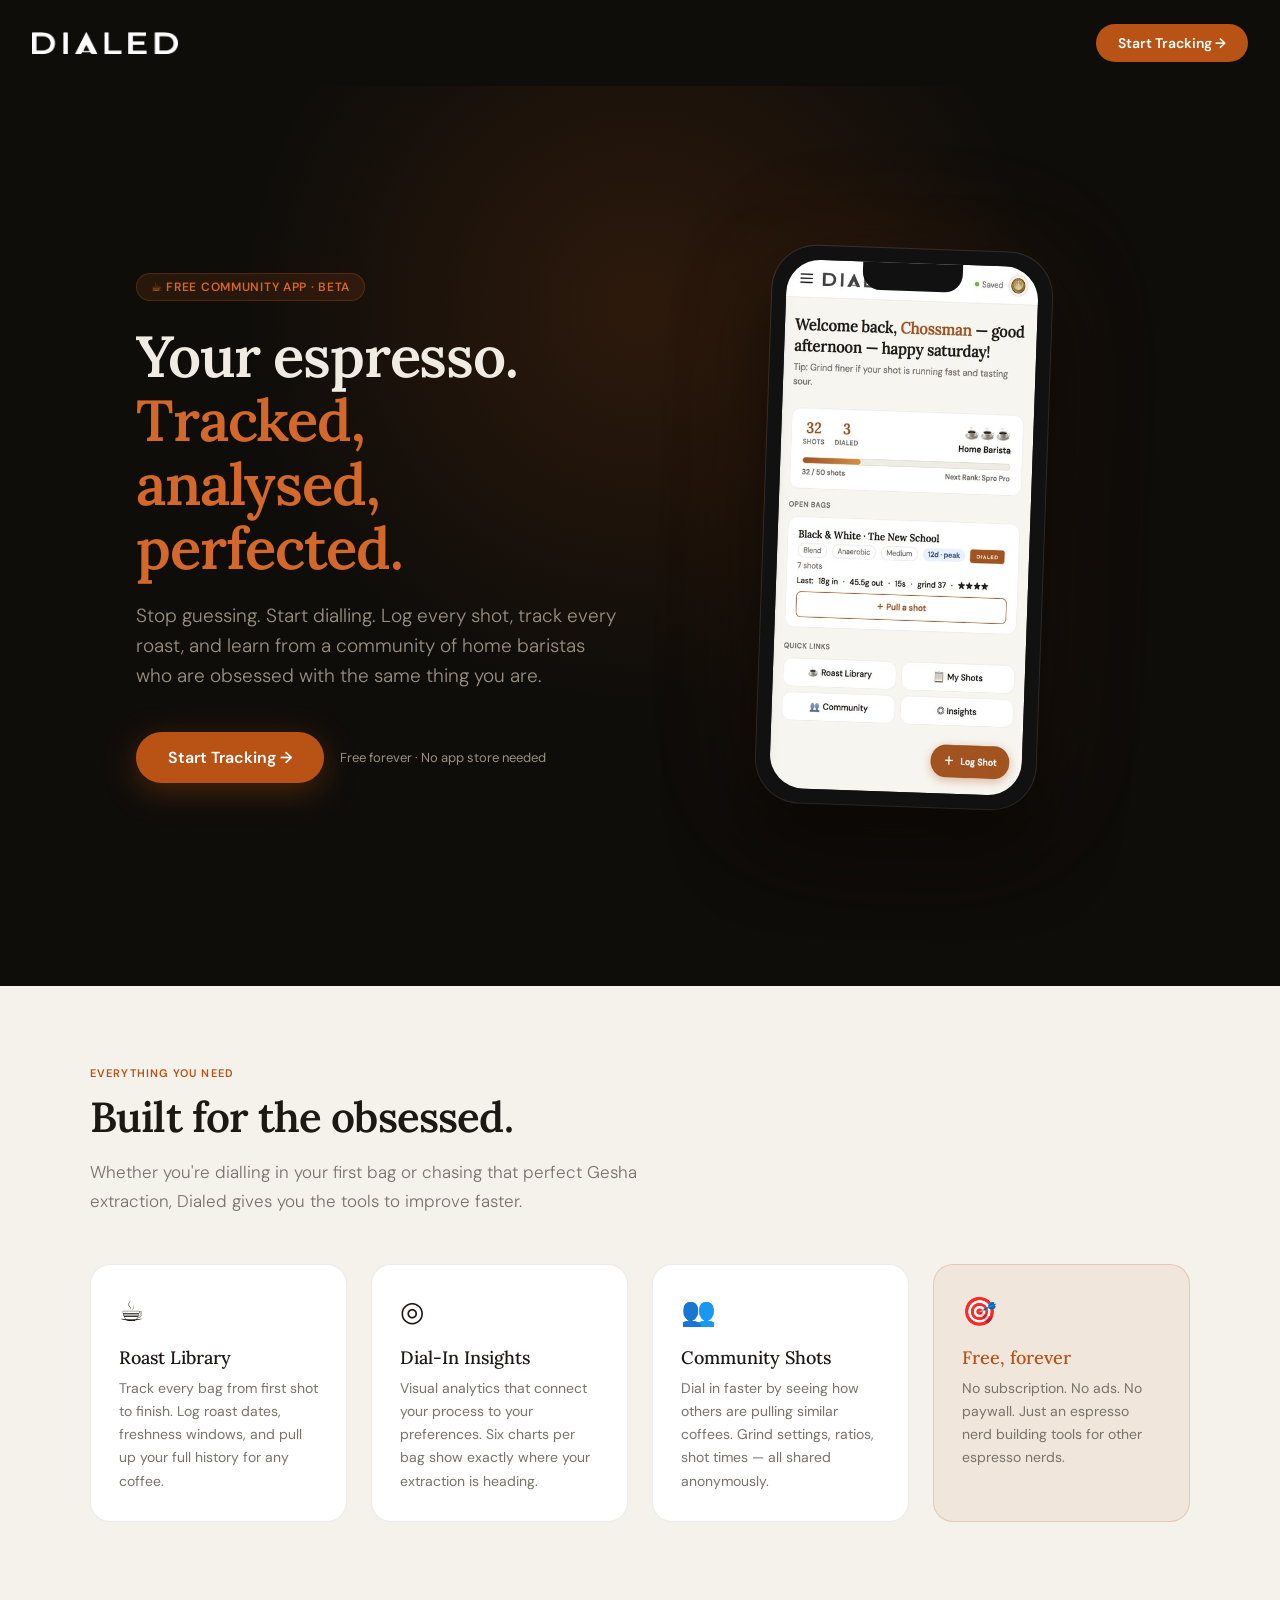
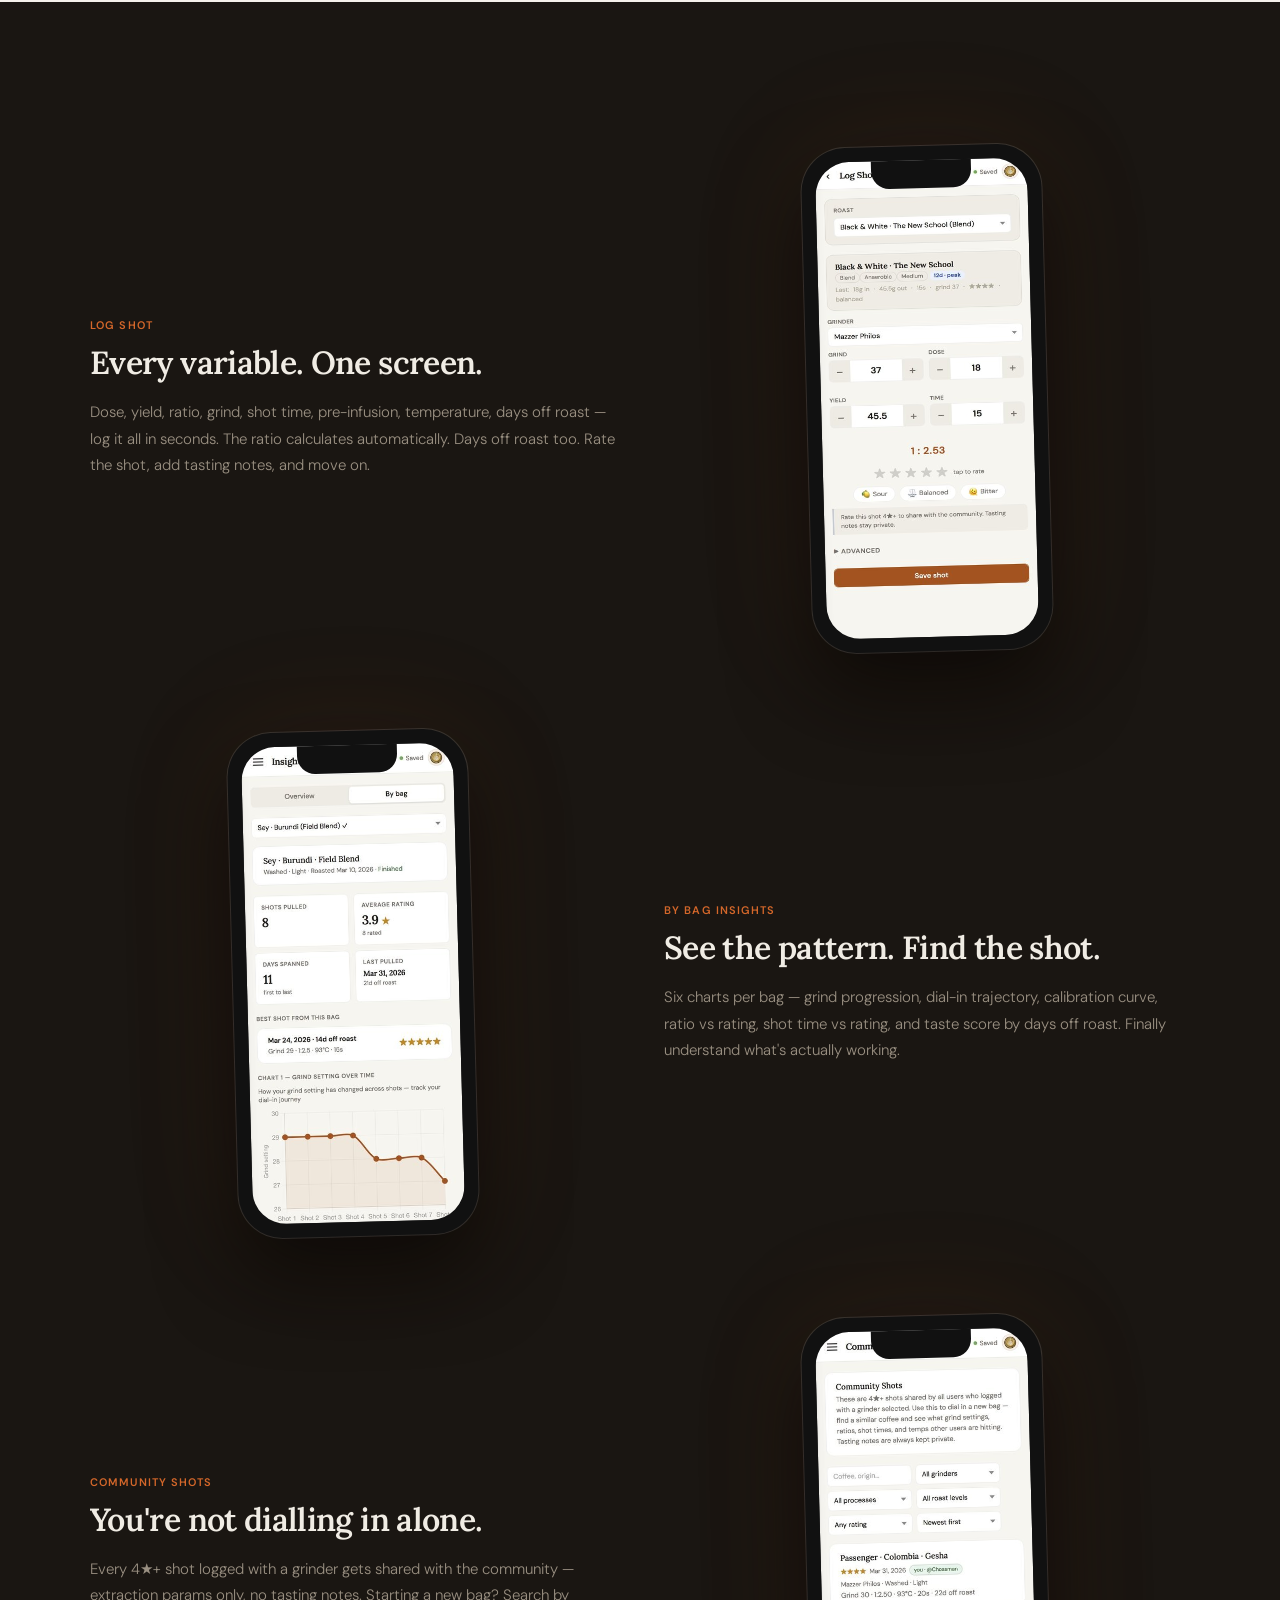
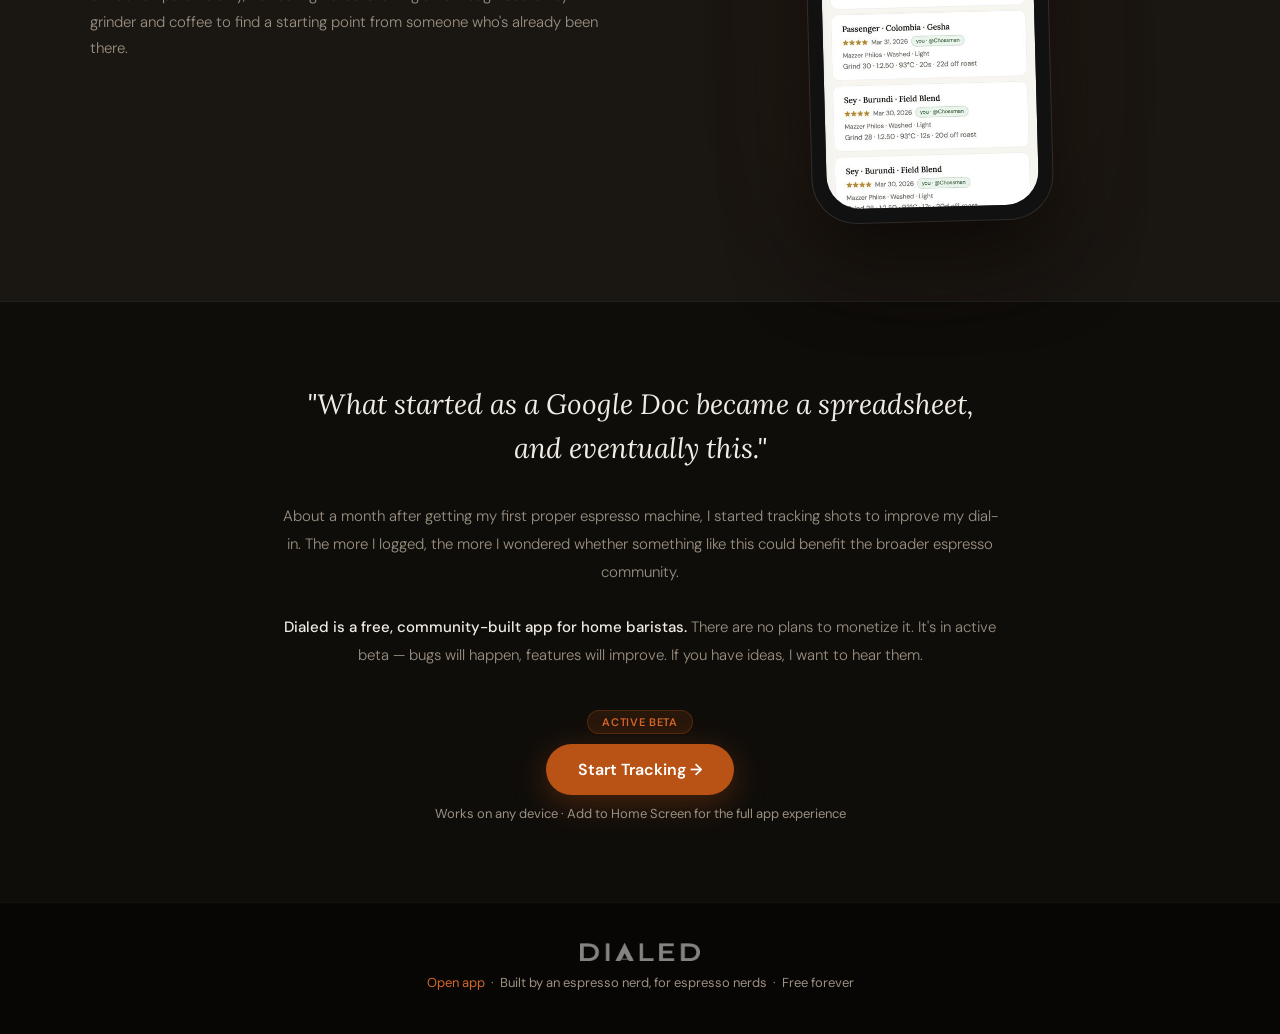
==== commit 90da505b: "Add files via upload" ====
--- a/index.html
+++ b/index.html
@@ -12,7 +12,7 @@
   <meta property="og:type" content="website">
   <meta name="twitter:card" content="summary_large_image">
   <meta name="twitter:image" content="https://extractiontracker.app/preview.png">
-  <link rel="icon" type="image/png" href="https://extractiontracker.app/app.html">
+  <link rel="icon" type="image/png" sizes="32x32" href="[data-uri]">
   <link rel="preconnect" href="https://fonts.googleapis.com">
   <link href="https://fonts.googleapis.com/css2?family=Lora:ital,wght@0,400;0,500;0,600;1,400&family=DM+Sans:wght@300;400;500;600&display=swap" rel="stylesheet">
   <style>
@@ -417,7 +417,7 @@
       <div class="phone-frame">
         <div class="phone-notch"></div>
         <div class="phone-screen">
-          <img src="[data-uri]" alt="Dialed home screen">
+          <img src="[data-uri]" alt="Dialed home screen">
         </div>
       </div>
     </div>
@@ -476,7 +476,7 @@
         <div class="phone-frame">
           <div class="phone-notch"></div>
           <div class="phone-screen">
-            <img src="[data-uri]" alt="Log shot screen">
+            <img src="[data-uri]" alt="Log shot screen">
           </div>
         </div>
       </div>
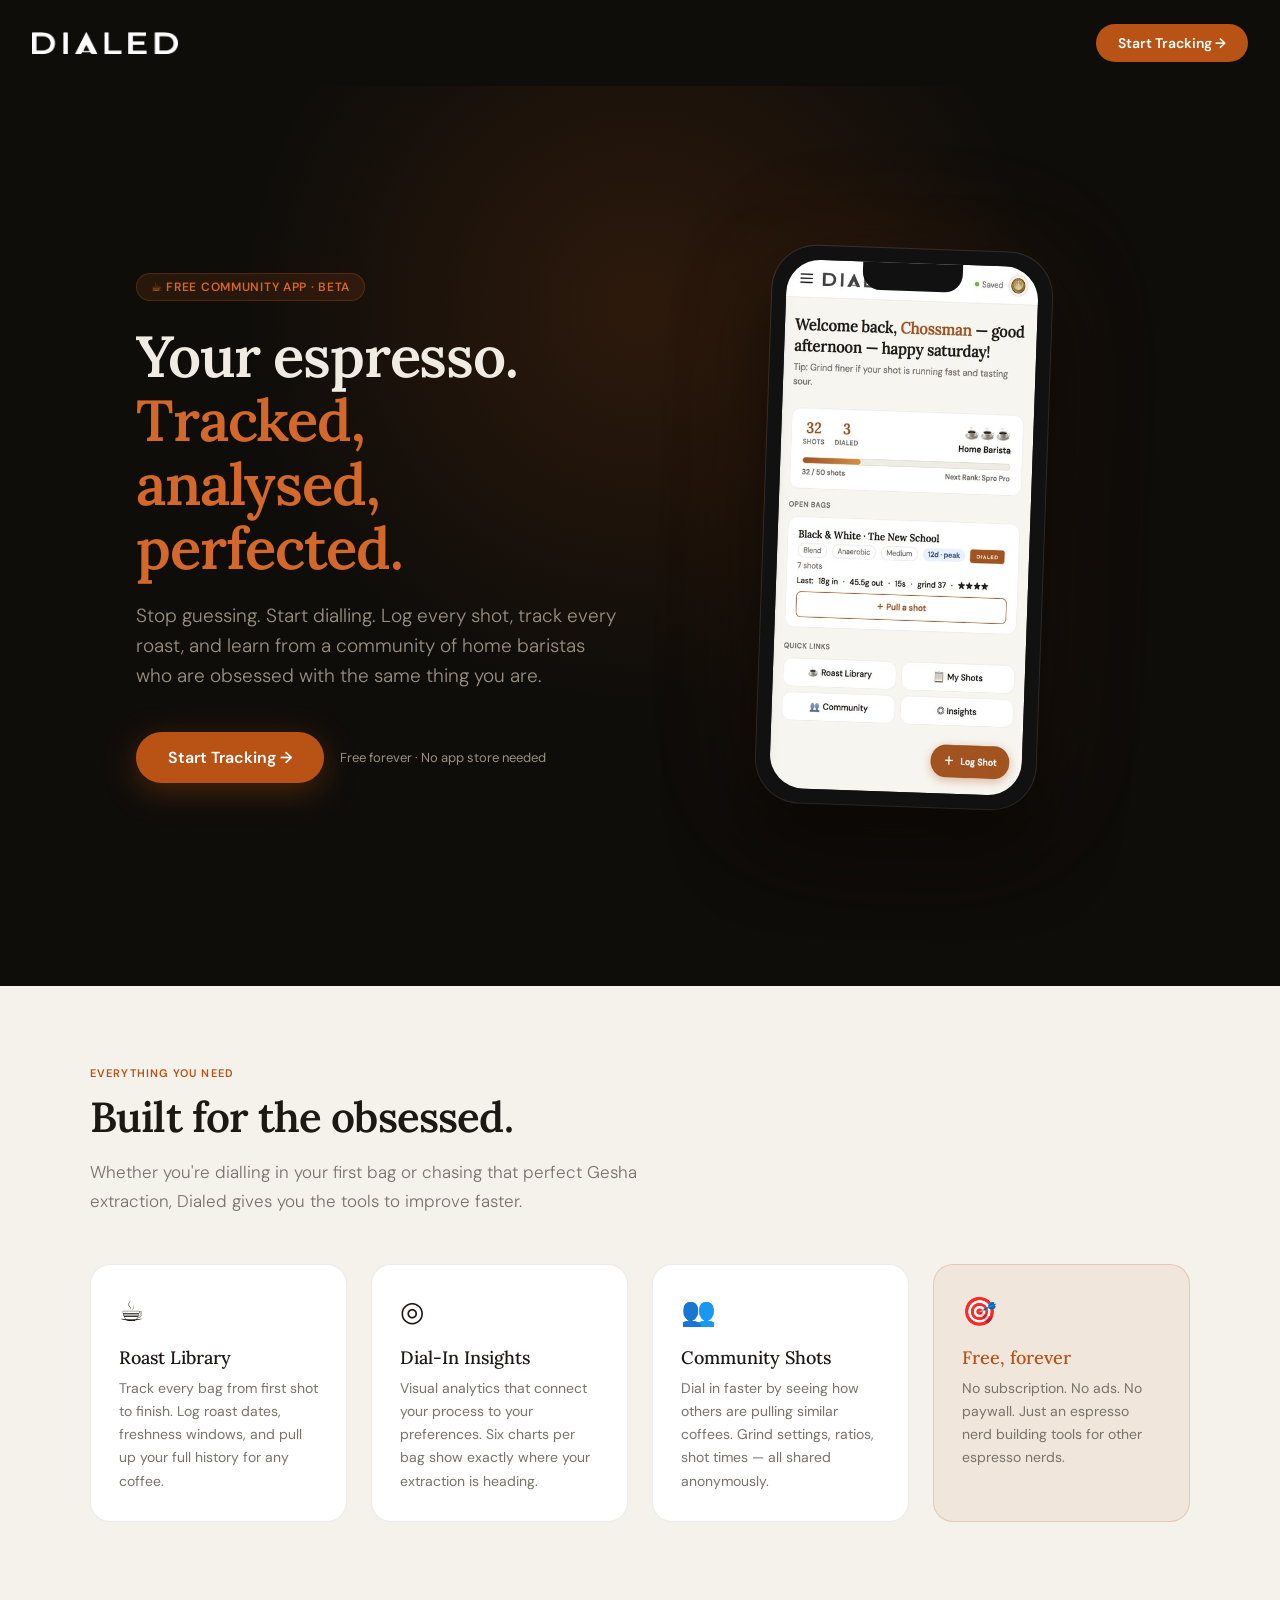
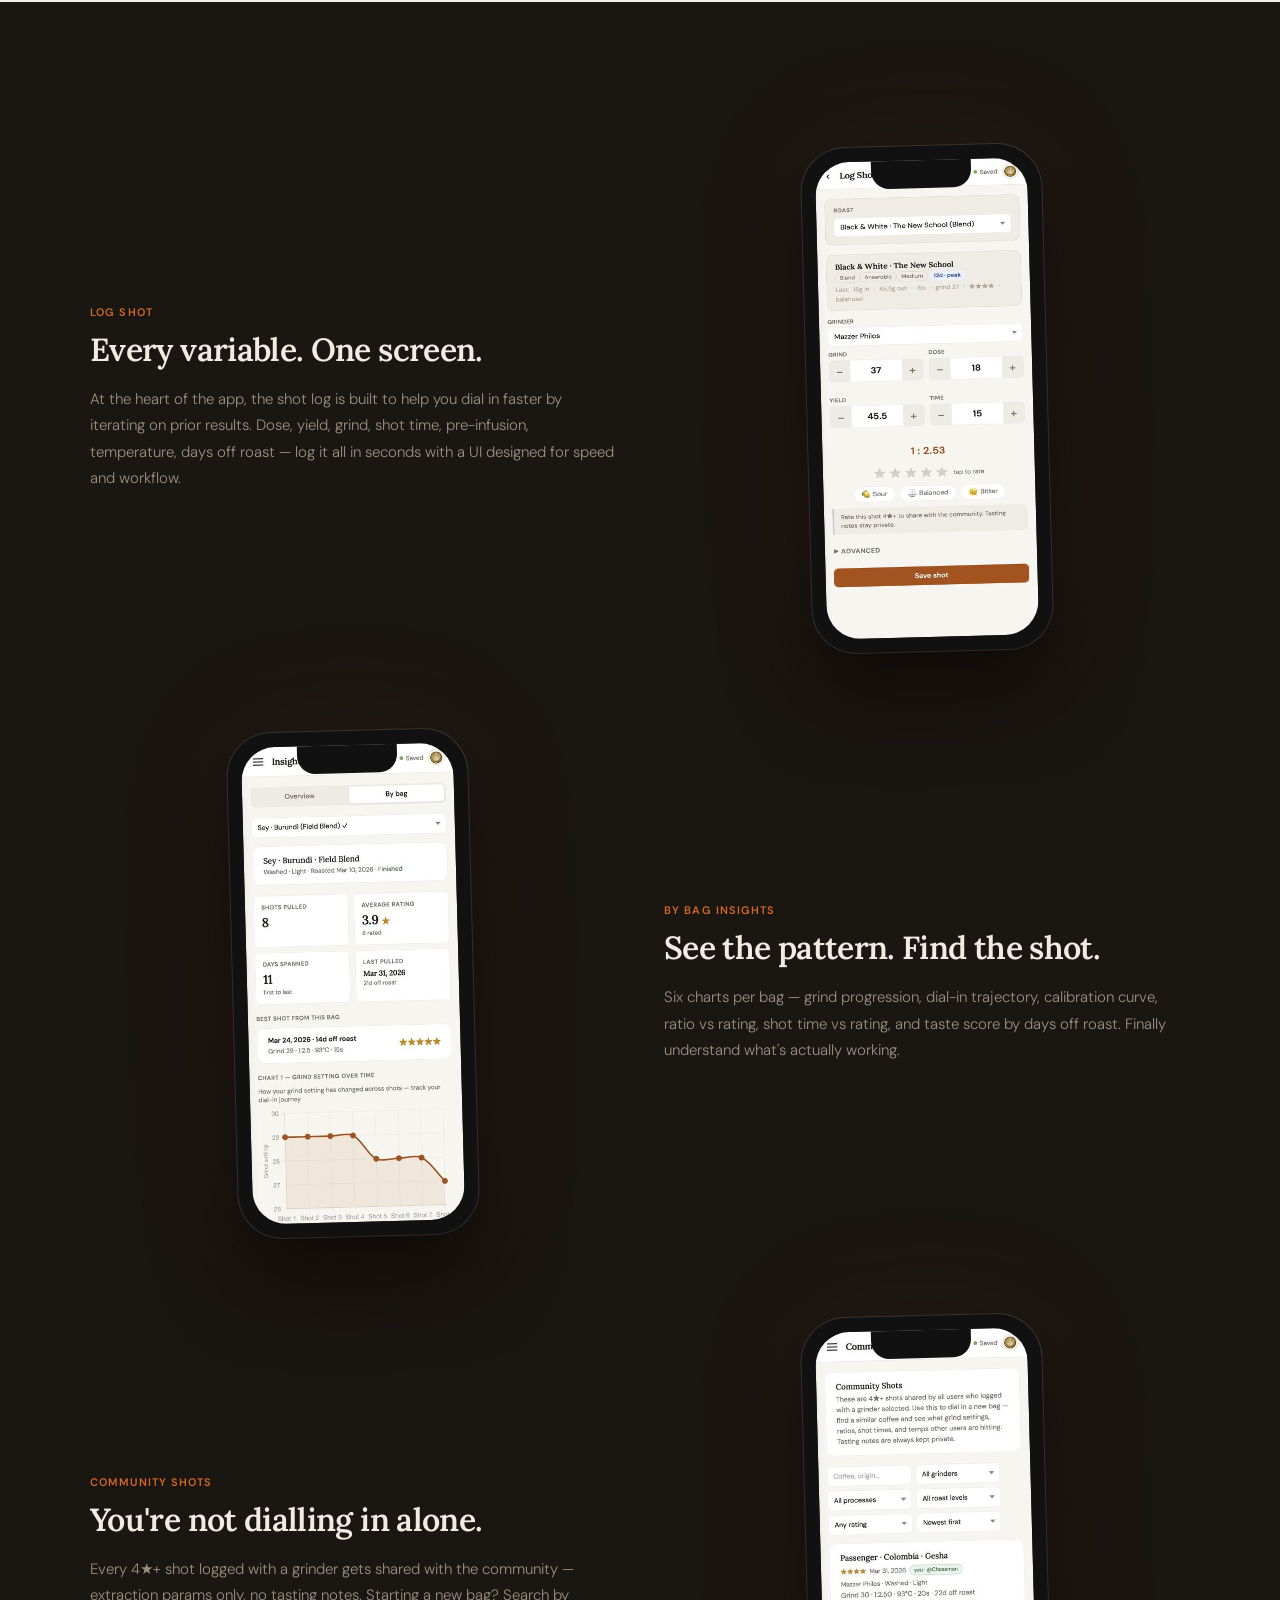
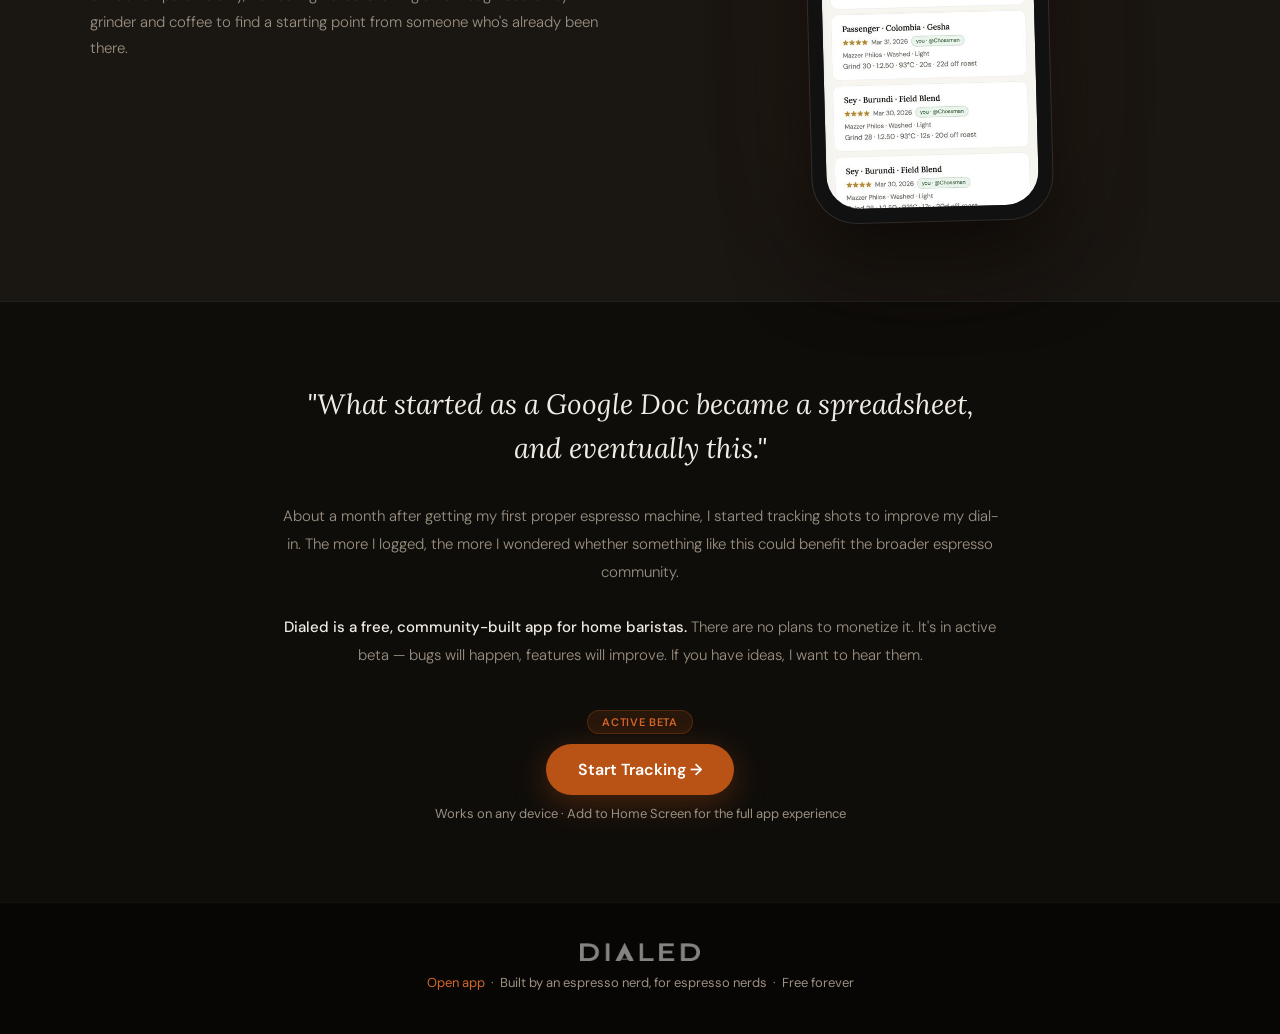
==== commit 4d9b7ab8: "Add files via upload" ====
--- a/index.html
+++ b/index.html
@@ -466,10 +466,10 @@
         <div class="label">Log Shot</div>
         <h3>Every variable. One screen.</h3>
         <p>
-          Dose, yield, ratio, grind, shot time, pre-infusion, temperature,
-          days off roast — log it all in seconds. The ratio calculates
-          automatically. Days off roast too. Rate the shot, add tasting
-          notes, and move on.
+          At the heart of the app, the shot log is built to help you dial
+          in faster by iterating on prior results. Dose, yield, grind,
+          shot time, pre-infusion, temperature, days off roast — log it
+          all in seconds with a UI designed for speed and workflow.
         </p>
       </div>
       <div class="showcase-phone">
